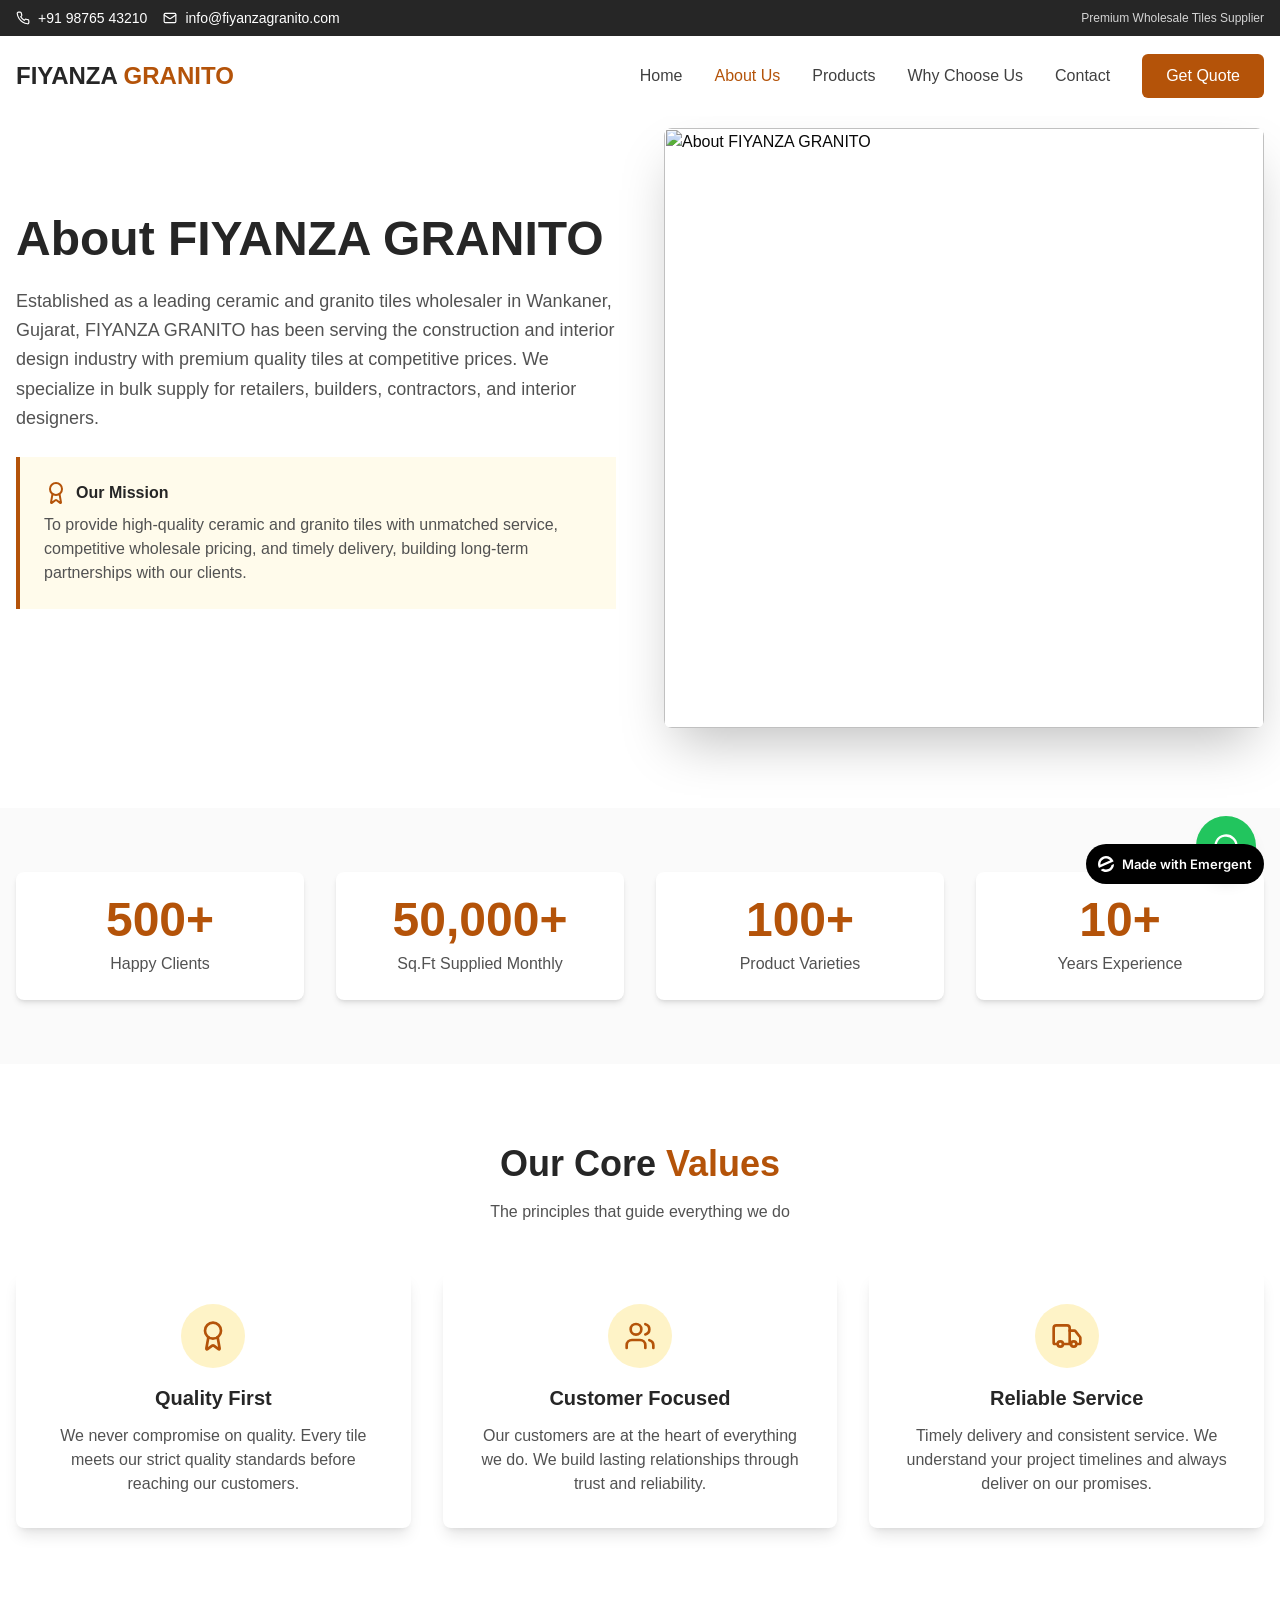
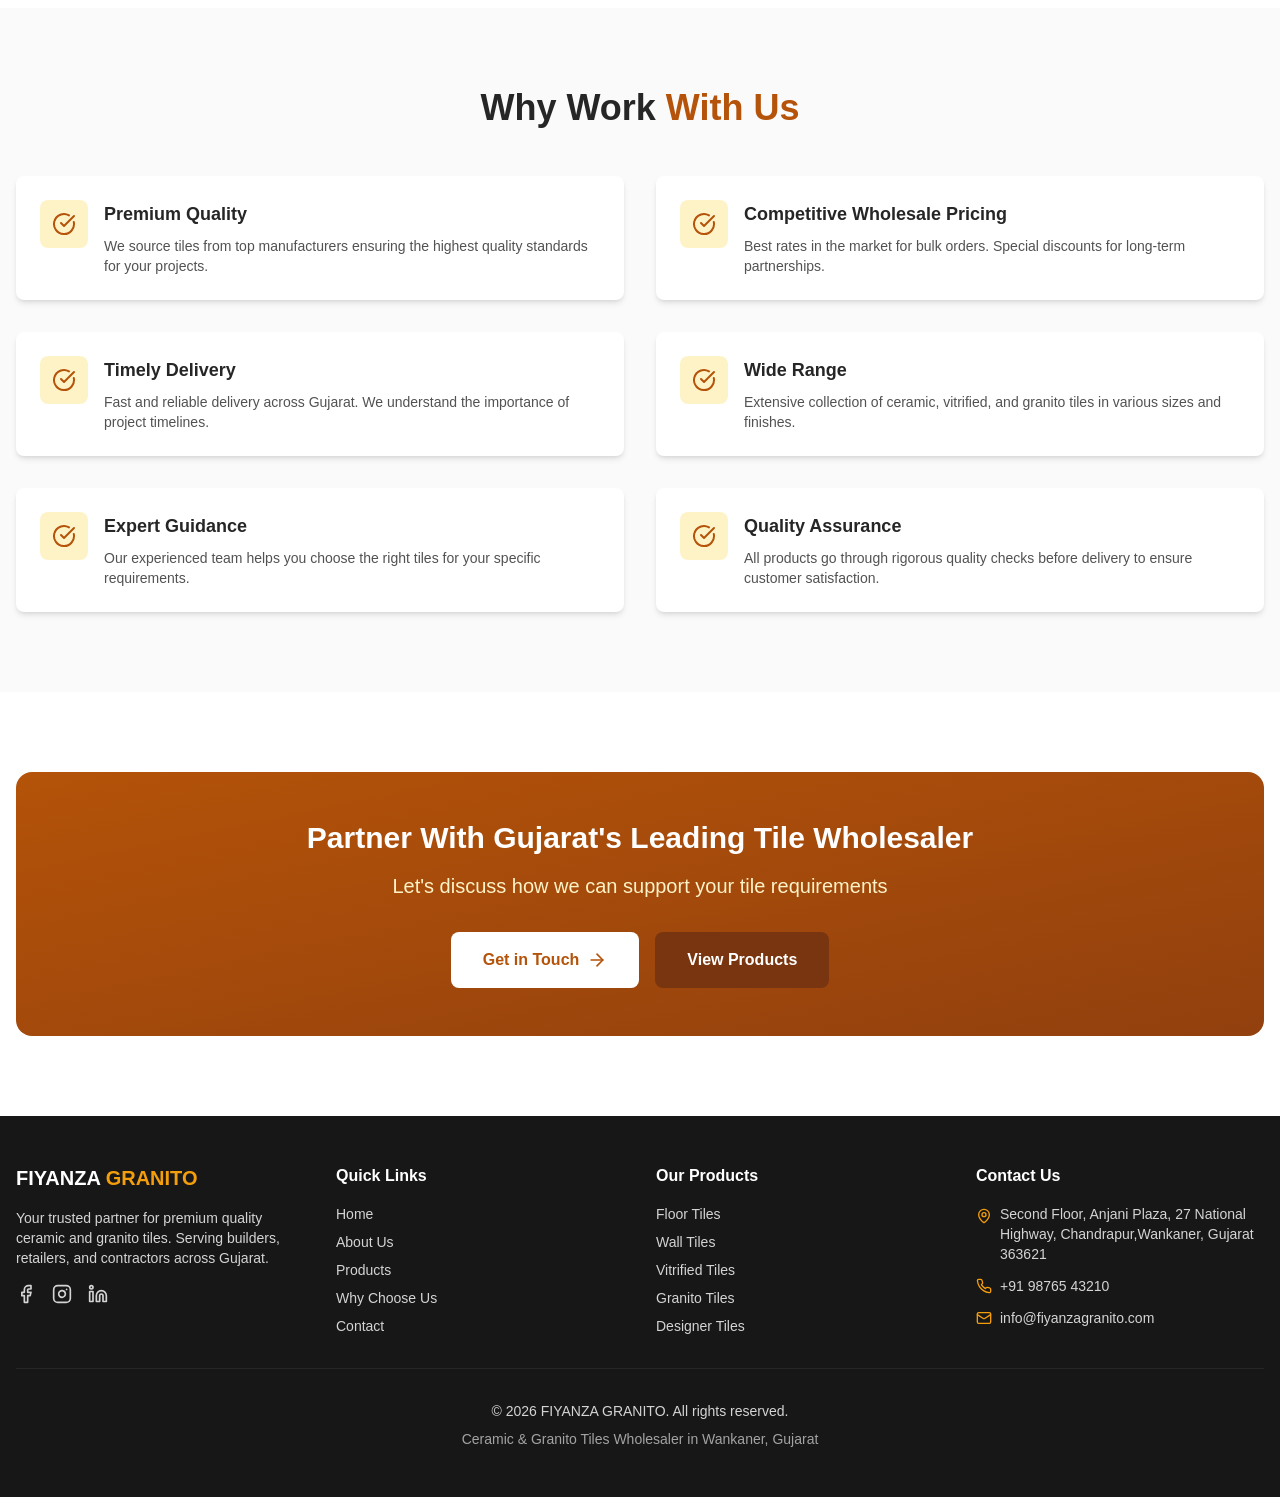
==== about.html @ 6fc1d7bc "first commit" ====
<html lang="en">

<head>
  <meta charset="utf-8">
  <meta name="viewport" content="width=device-width, initial-scale=1">
  <meta name="theme-color" content="#000000">
  <meta name="description" content="A product of emergent.sh">
  <link rel="preconnect" href="https://fonts.googleapis.com">
  <link rel="preconnect" href="https://fonts.gstatic.com" crossorigin="">
  <link href="https://fonts.googleapis.com/css2?family=Inter:wght@600&amp;display=swap" rel="stylesheet">
  <!--
        manifest.json provides metadata used when your web app is installed on a
        user's mobile device or desktop. See https://developers.google.com/web/fundamentals/web-app-manifest/
        -->
  <!--
        Notice the use of  in the tags above.
        It will be replaced with the URL of the `public` folder during the build.
        Only files inside the `public` folder can be referenced from the HTML.

        Unlike "/favicon.ico" or "favicon.ico", "/favicon.ico" will
        work correctly both with client-side routing and a non-root public URL.
        Learn how to configure a non-root public URL by running `npm run build`.
        -->
  <title>Emergent | Fullstack App</title>
  <script type="text/javascript" crossorigin="anonymous" async=""
    src="https://us-assets.i.posthog.com/static/array.js"></script>
  <script>window.addEventListener("error", function (e) { if (e.error instanceof DOMException && e.error.name === "DataCloneError" && e.message && e.message.includes("PerformanceServerTiming")) { e.stopImmediatePropagation(); e.preventDefault() } }, true);</script>
  <script src="https://assets.emergent.sh/scripts/emergent-main.js"></script>
  <script defer="" src="/static/js/bundle.js"></script>
  <script>
    if (window.self !== window.top) {
      var s = document.createElement("script"); s.src = "/visual-edit-overlay.js"; document.head.appendChild(s);
      window.tailwind = window.tailwind || {}; tailwind.config = { corePlugins: { preflight: false } }; var t = document.createElement("script"); t.src = "https://cdn.tailwindcss.com"; document.head.appendChild(t);
    }
  </script>
  <style>
    *,
    ::before,
    ::after {
      --tw-border-spacing-x: 0;
      --tw-border-spacing-y: 0;
      --tw-translate-x: 0;
      --tw-translate-y: 0;
      --tw-rotate: 0;
      --tw-skew-x: 0;
      --tw-skew-y: 0;
      --tw-scale-x: 1;
      --tw-scale-y: 1;
      --tw-pan-x: ;
      --tw-pan-y: ;
      --tw-pinch-zoom: ;
      --tw-scroll-snap-strictness: proximity;
      --tw-gradient-from-position: ;
      --tw-gradient-via-position: ;
      --tw-gradient-to-position: ;
      --tw-ordinal: ;
      --tw-slashed-zero: ;
      --tw-numeric-figure: ;
      --tw-numeric-spacing: ;
      --tw-numeric-fraction: ;
      --tw-ring-inset: ;
      --tw-ring-offset-width: 0px;
      --tw-ring-offset-color: #fff;
      --tw-ring-color: rgb(59 130 246 / 0.5);
      --tw-ring-offset-shadow: 0 0 #0000;
      --tw-ring-shadow: 0 0 #0000;
      --tw-shadow: 0 0 #0000;
      --tw-shadow-colored: 0 0 #0000;
      --tw-blur: ;
      --tw-brightness: ;
      --tw-contrast: ;
      --tw-grayscale: ;
      --tw-hue-rotate: ;
      --tw-invert: ;
      --tw-saturate: ;
      --tw-sepia: ;
      --tw-drop-shadow: ;
      --tw-backdrop-blur: ;
      --tw-backdrop-brightness: ;
      --tw-backdrop-contrast: ;
      --tw-backdrop-grayscale: ;
      --tw-backdrop-hue-rotate: ;
      --tw-backdrop-invert: ;
      --tw-backdrop-opacity: ;
      --tw-backdrop-saturate: ;
      --tw-backdrop-sepia: ;
      --tw-contain-size: ;
      --tw-contain-layout: ;
      --tw-contain-paint: ;
      --tw-contain-style: ;
    }

    ::backdrop {
      --tw-border-spacing-x: 0;
      --tw-border-spacing-y: 0;
      --tw-translate-x: 0;
      --tw-translate-y: 0;
      --tw-rotate: 0;
      --tw-skew-x: 0;
      --tw-skew-y: 0;
      --tw-scale-x: 1;
      --tw-scale-y: 1;
      --tw-pan-x: ;
      --tw-pan-y: ;
      --tw-pinch-zoom: ;
      --tw-scroll-snap-strictness: proximity;
      --tw-gradient-from-position: ;
      --tw-gradient-via-position: ;
      --tw-gradient-to-position: ;
      --tw-ordinal: ;
      --tw-slashed-zero: ;
      --tw-numeric-figure: ;
      --tw-numeric-spacing: ;
      --tw-numeric-fraction: ;
      --tw-ring-inset: ;
      --tw-ring-offset-width: 0px;
      --tw-ring-offset-color: #fff;
      --tw-ring-color: rgb(59 130 246 / 0.5);
      --tw-ring-offset-shadow: 0 0 #0000;
      --tw-ring-shadow: 0 0 #0000;
      --tw-shadow: 0 0 #0000;
      --tw-shadow-colored: 0 0 #0000;
      --tw-blur: ;
      --tw-brightness: ;
      --tw-contrast: ;
      --tw-grayscale: ;
      --tw-hue-rotate: ;
      --tw-invert: ;
      --tw-saturate: ;
      --tw-sepia: ;
      --tw-drop-shadow: ;
      --tw-backdrop-blur: ;
      --tw-backdrop-brightness: ;
      --tw-backdrop-contrast: ;
      --tw-backdrop-grayscale: ;
      --tw-backdrop-hue-rotate: ;
      --tw-backdrop-invert: ;
      --tw-backdrop-opacity: ;
      --tw-backdrop-saturate: ;
      --tw-backdrop-sepia: ;
      --tw-contain-size: ;
      --tw-contain-layout: ;
      --tw-contain-paint: ;
      --tw-contain-style: ;
    }

    /*
! tailwindcss v3.4.19 | MIT License | https://tailwindcss.com
*/
    /*
1. Prevent padding and border from affecting element width. (https://github.com/mozdevs/cssremedy/issues/4)
2. Allow adding a border to an element by just adding a border-width. (https://github.com/tailwindcss/tailwindcss/pull/116)
*/

    *,
    ::before,
    ::after {
      box-sizing: border-box;
      /* 1 */
      border-width: 0;
      /* 2 */
      border-style: solid;
      /* 2 */
      border-color: #e5e7eb;
      /* 2 */
    }

    ::before,
    ::after {
      --tw-content: '';
    }

    /*
1. Use a consistent sensible line-height in all browsers.
2. Prevent adjustments of font size after orientation changes in iOS.
3. Use a more readable tab size.
4. Use the user's configured `sans` font-family by default.
5. Use the user's configured `sans` font-feature-settings by default.
6. Use the user's configured `sans` font-variation-settings by default.
7. Disable tap highlights on iOS
*/

    html,
    :host {
      line-height: 1.5;
      /* 1 */
      -webkit-text-size-adjust: 100%;
      /* 2 */
      /* 3 */
      tab-size: 4;
      /* 3 */
      font-family: ui-sans-serif, system-ui, sans-serif, "Apple Color Emoji", "Segoe UI Emoji", "Segoe UI Symbol", "Noto Color Emoji";
      /* 4 */
      font-feature-settings: normal;
      /* 5 */
      font-variation-settings: normal;
      /* 6 */
      -webkit-tap-highlight-color: transparent;
      /* 7 */
    }

    /*
1. Remove the margin in all browsers.
2. Inherit line-height from `html` so users can set them as a class directly on the `html` element.
*/

    body {
      margin: 0;
      /* 1 */
      line-height: inherit;
      /* 2 */
    }

    /*
1. Add the correct height in Firefox.
2. Correct the inheritance of border color in Firefox. (https://bugzilla.mozilla.org/show_bug.cgi?id=190655)
3. Ensure horizontal rules are visible by default.
*/

    hr {
      height: 0;
      /* 1 */
      color: inherit;
      /* 2 */
      border-top-width: 1px;
      /* 3 */
    }

    /*
Add the correct text decoration in Chrome, Edge, and Safari.
*/

    abbr:where([title]) {
      -webkit-text-decoration: underline dotted;
      text-decoration: underline dotted;
    }

    /*
Remove the default font size and weight for headings.
*/

    h1,
    h2,
    h3,
    h4,
    h5,
    h6 {
      font-size: inherit;
      font-weight: inherit;
    }

    /*
Reset links to optimize for opt-in styling instead of opt-out.
*/

    a {
      color: inherit;
      text-decoration: inherit;
    }

    /*
Add the correct font weight in Edge and Safari.
*/

    b,
    strong {
      font-weight: bolder;
    }

    /*
1. Use the user's configured `mono` font-family by default.
2. Use the user's configured `mono` font-feature-settings by default.
3. Use the user's configured `mono` font-variation-settings by default.
4. Correct the odd `em` font sizing in all browsers.
*/

    code,
    kbd,
    samp,
    pre {
      font-family: ui-monospace, SFMono-Regular, Menlo, Monaco, Consolas, "Liberation Mono", "Courier New", monospace;
      /* 1 */
      font-feature-settings: normal;
      /* 2 */
      font-variation-settings: normal;
      /* 3 */
      font-size: 1em;
      /* 4 */
    }

    /*
Add the correct font size in all browsers.
*/

    small {
      font-size: 80%;
    }

    /*
Prevent `sub` and `sup` elements from affecting the line height in all browsers.
*/

    sub,
    sup {
      font-size: 75%;
      line-height: 0;
      position: relative;
      vertical-align: baseline;
    }

    sub {
      bottom: -0.25em;
    }

    sup {
      top: -0.5em;
    }

    /*
1. Remove text indentation from table contents in Chrome and Safari. (https://bugs.chromium.org/p/chromium/issues/detail?id=999088, https://bugs.webkit.org/show_bug.cgi?id=201297)
2. Correct table border color inheritance in all Chrome and Safari. (https://bugs.chromium.org/p/chromium/issues/detail?id=935729, https://bugs.webkit.org/show_bug.cgi?id=195016)
3. Remove gaps between table borders by default.
*/

    table {
      text-indent: 0;
      /* 1 */
      border-color: inherit;
      /* 2 */
      border-collapse: collapse;
      /* 3 */
    }

    /*
1. Change the font styles in all browsers.
2. Remove the margin in Firefox and Safari.
3. Remove default padding in all browsers.
*/

    button,
    input,
    optgroup,
    select,
    textarea {
      font-family: inherit;
      /* 1 */
      font-feature-settings: inherit;
      /* 1 */
      font-variation-settings: inherit;
      /* 1 */
      font-size: 100%;
      /* 1 */
      font-weight: inherit;
      /* 1 */
      line-height: inherit;
      /* 1 */
      letter-spacing: inherit;
      /* 1 */
      color: inherit;
      /* 1 */
      margin: 0;
      /* 2 */
      padding: 0;
      /* 3 */
    }

    /*
Remove the inheritance of text transform in Edge and Firefox.
*/

    button,
    select {
      text-transform: none;
    }

    /*
1. Correct the inability to style clickable types in iOS and Safari.
2. Remove default button styles.
*/

    button,
    input:where([type='button']),
    input:where([type='reset']),
    input:where([type='submit']) {
      -webkit-appearance: button;
      /* 1 */
      background-color: transparent;
      /* 2 */
      background-image: none;
      /* 2 */
    }

    /*
Use the modern Firefox focus style for all focusable elements.
*/

    :-moz-focusring {
      outline: auto;
    }

    /*
Remove the additional `:invalid` styles in Firefox. (https://github.com/mozilla/gecko-dev/blob/2f9eacd9d3d995c937b4251a5557d95d494c9be1/layout/style/res/forms.css#L728-L737)
*/

    :-moz-ui-invalid {
      box-shadow: none;
    }

    /*
Add the correct vertical alignment in Chrome and Firefox.
*/

    progress {
      vertical-align: baseline;
    }

    /*
Correct the cursor style of increment and decrement buttons in Safari.
*/

    ::-webkit-inner-spin-button,
    ::-webkit-outer-spin-button {
      height: auto;
    }

    /*
1. Correct the odd appearance in Chrome and Safari.
2. Correct the outline style in Safari.
*/

    [type='search'] {
      -webkit-appearance: textfield;
      /* 1 */
      outline-offset: -2px;
      /* 2 */
    }

    /*
Remove the inner padding in Chrome and Safari on macOS.
*/

    ::-webkit-search-decoration {
      -webkit-appearance: none;
    }

    /*
1. Correct the inability to style clickable types in iOS and Safari.
2. Change font properties to `inherit` in Safari.
*/

    ::-webkit-file-upload-button {
      -webkit-appearance: button;
      /* 1 */
      font: inherit;
      /* 2 */
    }

    /*
Add the correct display in Chrome and Safari.
*/

    summary {
      display: list-item;
    }

    /*
Removes the default spacing and border for appropriate elements.
*/

    blockquote,
    dl,
    dd,
    h1,
    h2,
    h3,
    h4,
    h5,
    h6,
    hr,
    figure,
    p,
    pre {
      margin: 0;
    }

    fieldset {
      margin: 0;
      padding: 0;
    }

    legend {
      padding: 0;
    }

    ol,
    ul,
    menu {
      list-style: none;
      margin: 0;
      padding: 0;
    }

    /*
Reset default styling for dialogs.
*/
    dialog {
      padding: 0;
    }

    /*
Prevent resizing textareas horizontally by default.
*/

    textarea {
      resize: vertical;
    }

    /*
1. Reset the default placeholder opacity in Firefox. (https://github.com/tailwindlabs/tailwindcss/issues/3300)
2. Set the default placeholder color to the user's configured gray 400 color.
*/

    input::placeholder,
    textarea::placeholder {
      opacity: 1;
      /* 1 */
      color: #9ca3af;
      /* 2 */
    }

    /*
Set the default cursor for buttons.
*/

    button,
    [role="button"] {
      cursor: pointer;
    }

    /*
Make sure disabled buttons don't get the pointer cursor.
*/
    :disabled {
      cursor: default;
    }

    /*
1. Make replaced elements `display: block` by default. (https://github.com/mozdevs/cssremedy/issues/14)
2. Add `vertical-align: middle` to align replaced elements more sensibly by default. (https://github.com/jensimmons/cssremedy/issues/14#issuecomment-634934210)
   This can trigger a poorly considered lint error in some tools but is included by design.
*/

    img,
    svg,
    video,
    canvas,
    audio,
    iframe,
    embed,
    object {
      display: block;
      /* 1 */
      vertical-align: middle;
      /* 2 */
    }

    /*
Constrain images and videos to the parent width and preserve their intrinsic aspect ratio. (https://github.com/mozdevs/cssremedy/issues/14)
*/

    img,
    video {
      max-width: 100%;
      height: auto;
    }

    /* Make elements with the HTML hidden attribute stay hidden by default */
    [hidden]:where(:not([hidden="until-found"])) {
      display: none;
    }

    :root {
      --background: 0 0% 100%;
      --foreground: 0 0% 3.9%;
      --card: 0 0% 100%;
      --card-foreground: 0 0% 3.9%;
      --popover: 0 0% 100%;
      --popover-foreground: 0 0% 3.9%;
      --primary: 0 0% 9%;
      --primary-foreground: 0 0% 98%;
      --secondary: 0 0% 96.1%;
      --secondary-foreground: 0 0% 9%;
      --muted: 0 0% 96.1%;
      --muted-foreground: 0 0% 45.1%;
      --accent: 0 0% 96.1%;
      --accent-foreground: 0 0% 9%;
      --destructive: 0 84.2% 60.2%;
      --destructive-foreground: 0 0% 98%;
      --border: 0 0% 89.8%;
      --input: 0 0% 89.8%;
      --ring: 0 0% 3.9%;
      --chart-1: 12 76% 61%;
      --chart-2: 173 58% 39%;
      --chart-3: 197 37% 24%;
      --chart-4: 43 74% 66%;
      --chart-5: 27 87% 67%;
      --radius: 0.5rem;
    }

    * {
      border-color: hsl(var(--border));
    }

    body {
      background-color: hsl(var(--background));
      color: hsl(var(--foreground));
    }

    [data-debug-wrapper="true"] {
      display: contents !important;
    }

    [data-debug-wrapper="true"]>* {
      margin-left: inherit;
      margin-right: inherit;
      margin-top: inherit;
      margin-bottom: inherit;
      padding-left: inherit;
      padding-right: inherit;
      padding-top: inherit;
      padding-bottom: inherit;
      column-gap: inherit;
      row-gap: inherit;
      gap: inherit;
      border-left-width: inherit;
      border-right-width: inherit;
      border-top-width: inherit;
      border-bottom-width: inherit;
      border-left-style: inherit;
      border-right-style: inherit;
      border-top-style: inherit;
      border-bottom-style: inherit;
      border-left-color: inherit;
      border-right-color: inherit;
      border-top-color: inherit;
      border-bottom-color: inherit;
    }

    .container {
      width: 100%;
    }

    @media (min-width: 640px) {

      .container {
        max-width: 640px;
      }
    }

    @media (min-width: 768px) {

      .container {
        max-width: 768px;
      }
    }

    @media (min-width: 1024px) {

      .container {
        max-width: 1024px;
      }
    }

    @media (min-width: 1280px) {

      .container {
        max-width: 1280px;
      }
    }

    @media (min-width: 1536px) {

      .container {
        max-width: 1536px;
      }
    }

    .sr-only {
      position: absolute;
      width: 1px;
      height: 1px;
      padding: 0;
      margin: -1px;
      overflow: hidden;
      clip: rect(0, 0, 0, 0);
      white-space: nowrap;
      border-width: 0;
    }

    .pointer-events-none {
      pointer-events: none;
    }

    .pointer-events-auto {
      pointer-events: auto;
    }

    .visible {
      visibility: visible;
    }

    .invisible {
      visibility: hidden;
    }

    .fixed {
      position: fixed;
    }

    .absolute {
      position: absolute;
    }

    .relative {
      position: relative;
    }

    .inset-0 {
      inset: 0px;
    }

    .inset-x-0 {
      left: 0px;
      right: 0px;
    }

    .inset-y-0 {
      top: 0px;
      bottom: 0px;
    }

    .-bottom-12 {
      bottom: -3rem;
    }

    .-left-12 {
      left: -3rem;
    }

    .-right-12 {
      right: -3rem;
    }

    .-top-12 {
      top: -3rem;
    }

    .bottom-0 {
      bottom: 0px;
    }

    .left-0 {
      left: 0px;
    }

    .left-1 {
      left: 0.25rem;
    }

    .left-1\/2 {
      left: 50%;
    }

    .left-2 {
      left: 0.5rem;
    }

    .left-\[50\%\] {
      left: 50%;
    }

    .right-0 {
      right: 0px;
    }

    .right-1 {
      right: 0.25rem;
    }

    .right-2 {
      right: 0.5rem;
    }

    .right-4 {
      right: 1rem;
    }

    .top-0 {
      top: 0px;
    }

    .top-1 {
      top: 0.25rem;
    }

    .top-1\/2 {
      top: 50%;
    }

    .top-4 {
      top: 1rem;
    }

    .top-\[1px\] {
      top: 1px;
    }

    .top-\[50\%\] {
      top: 50%;
    }

    .top-\[60\%\] {
      top: 60%;
    }

    .top-full {
      top: 100%;
    }

    .-bottom-1 {
      bottom: -0.25rem;
    }

    .bottom-6 {
      bottom: 1.5rem;
    }

    .right-6 {
      right: 1.5rem;
    }

    .-bottom-6 {
      bottom: -1.5rem;
    }

    .-left-6 {
      left: -1.5rem;
    }

    .bottom-8 {
      bottom: 2rem;
    }

    .z-10 {
      z-index: 10;
    }

    .z-50 {
      z-index: 50;
    }

    .z-\[100\] {
      z-index: 100;
    }

    .z-\[1\] {
      z-index: 1;
    }

    .z-40 {
      z-index: 40;
    }

    .-mx-1 {
      margin-left: -0.25rem;
      margin-right: -0.25rem;
    }

    .mx-auto {
      margin-left: auto;
      margin-right: auto;
    }

    .my-1 {
      margin-top: 0.25rem;
      margin-bottom: 0.25rem;
    }

    .-ml-4 {
      margin-left: -1rem;
    }

    .-mt-4 {
      margin-top: -1rem;
    }

    .mb-1 {
      margin-bottom: 0.25rem;
    }

    .ml-1 {
      margin-left: 0.25rem;
    }

    .ml-auto {
      margin-left: auto;
    }

    .mr-2 {
      margin-right: 0.5rem;
    }

    .mt-1\.5 {
      margin-top: 0.375rem;
    }

    .mt-2 {
      margin-top: 0.5rem;
    }

    .mt-24 {
      margin-top: 6rem;
    }

    .mt-4 {
      margin-top: 1rem;
    }

    .mt-5 {
      margin-top: 1.25rem;
    }

    .mt-auto {
      margin-top: auto;
    }

    .mb-4 {
      margin-bottom: 1rem;
    }

    .mt-1 {
      margin-top: 0.25rem;
    }

    .mt-8 {
      margin-top: 2rem;
    }

    .mb-12 {
      margin-bottom: 3rem;
    }

    .mb-2 {
      margin-bottom: 0.5rem;
    }

    .mb-20 {
      margin-bottom: 5rem;
    }

    .mb-3 {
      margin-bottom: 0.75rem;
    }

    .mb-6 {
      margin-bottom: 1.5rem;
    }

    .mb-8 {
      margin-bottom: 2rem;
    }

    .mt-12 {
      margin-top: 3rem;
    }

    .mb-16 {
      margin-bottom: 4rem;
    }

    .mt-16 {
      margin-top: 4rem;
    }

    .mt-6 {
      margin-top: 1.5rem;
    }

    .block {
      display: block;
    }

    .flex {
      display: flex;
    }

    .inline-flex {
      display: inline-flex;
    }

    .table {
      display: table;
    }

    .grid {
      display: grid;
    }

    .hidden {
      display: none;
    }

    .aspect-square {
      aspect-ratio: 1 / 1;
    }

    .h-1\.5 {
      height: 0.375rem;
    }

    .h-10 {
      height: 2.5rem;
    }

    .h-2 {
      height: 0.5rem;
    }

    .h-2\.5 {
      height: 0.625rem;
    }

    .h-3 {
      height: 0.75rem;
    }

    .h-3\.5 {
      height: 0.875rem;
    }

    .h-4 {
      height: 1rem;
    }

    .h-5 {
      height: 1.25rem;
    }

    .h-7 {
      height: 1.75rem;
    }

    .h-8 {
      height: 2rem;
    }

    .h-9 {
      height: 2.25rem;
    }

    .h-\[1px\] {
      height: 1px;
    }

    .h-\[var\(--radix-navigation-menu-viewport-height\)\] {
      height: var(--radix-navigation-menu-viewport-height);
    }

    .h-\[var\(--radix-select-trigger-height\)\] {
      height: var(--radix-select-trigger-height);
    }

    .h-auto {
      height: auto;
    }

    .h-full {
      height: 100%;
    }

    .h-px {
      height: 1px;
    }

    .h-0\.5 {
      height: 0.125rem;
    }

    .h-20 {
      height: 5rem;
    }

    .h-12 {
      height: 3rem;
    }

    .h-14 {
      height: 3.5rem;
    }

    .h-16 {
      height: 4rem;
    }

    .h-64 {
      height: 16rem;
    }

    .h-\[500px\] {
      height: 500px;
    }

    .h-\[600px\] {
      height: 600px;
    }

    .h-screen {
      height: 100vh;
    }

    .h-80 {
      height: 20rem;
    }

    .max-h-\[--radix-context-menu-content-available-height\] {
      max-height: var(--radix-context-menu-content-available-height);
    }

    .max-h-\[--radix-select-content-available-height\] {
      max-height: var(--radix-select-content-available-height);
    }

    .max-h-\[300px\] {
      max-height: 300px;
    }

    .max-h-\[var\(--radix-dropdown-menu-content-available-height\)\] {
      max-height: var(--radix-dropdown-menu-content-available-height);
    }

    .max-h-screen {
      max-height: 100vh;
    }

    .min-h-\[60px\] {
      min-height: 60px;
    }

    .min-h-screen {
      min-height: 100vh;
    }

    .w-10 {
      width: 2.5rem;
    }

    .w-2 {
      width: 0.5rem;
    }

    .w-2\.5 {
      width: 0.625rem;
    }

    .w-3 {
      width: 0.75rem;
    }

    .w-3\.5 {
      width: 0.875rem;
    }

    .w-3\/4 {
      width: 75%;
    }

    .w-4 {
      width: 1rem;
    }

    .w-64 {
      width: 16rem;
    }

    .w-7 {
      width: 1.75rem;
    }

    .w-72 {
      width: 18rem;
    }

    .w-8 {
      width: 2rem;
    }

    .w-9 {
      width: 2.25rem;
    }

    .w-\[100px\] {
      width: 100px;
    }

    .w-\[1px\] {
      width: 1px;
    }

    .w-full {
      width: 100%;
    }

    .w-max {
      width: max-content;
    }

    .w-px {
      width: 1px;
    }

    .w-0 {
      width: 0px;
    }

    .w-1 {
      width: 0.25rem;
    }

    .w-12 {
      width: 3rem;
    }

    .w-14 {
      width: 3.5rem;
    }

    .w-16 {
      width: 4rem;
    }

    .w-6 {
      width: 1.5rem;
    }

    .min-w-0 {
      min-width: 0px;
    }

    .min-w-10 {
      min-width: 2.5rem;
    }

    .min-w-8 {
      min-width: 2rem;
    }

    .min-w-9 {
      min-width: 2.25rem;
    }

    .min-w-\[12rem\] {
      min-width: 12rem;
    }

    .min-w-\[8rem\] {
      min-width: 8rem;
    }

    .min-w-\[var\(--radix-select-trigger-width\)\] {
      min-width: var(--radix-select-trigger-width);
    }

    .max-w-lg {
      max-width: 32rem;
    }

    .max-w-max {
      max-width: max-content;
    }

    .max-w-2xl {
      max-width: 42rem;
    }

    .max-w-3xl {
      max-width: 48rem;
    }

    .max-w-4xl {
      max-width: 56rem;
    }

    .flex-1 {
      flex: 1 1;
    }

    .flex-shrink-0 {
      flex-shrink: 0;
    }

    .shrink-0 {
      flex-shrink: 0;
    }

    .grow {
      flex-grow: 1;
    }

    .grow-0 {
      flex-grow: 0;
    }

    .basis-full {
      flex-basis: 100%;
    }

    .caption-bottom {
      caption-side: bottom;
    }

    .border-collapse {
      border-collapse: collapse;
    }

    .origin-\[--radix-context-menu-content-transform-origin\] {
      transform-origin: var(--radix-context-menu-content-transform-origin);
    }

    .origin-\[--radix-dropdown-menu-content-transform-origin\] {
      transform-origin: var(--radix-dropdown-menu-content-transform-origin);
    }

    .origin-\[--radix-hover-card-content-transform-origin\] {
      transform-origin: var(--radix-hover-card-content-transform-origin);
    }

    .origin-\[--radix-menubar-content-transform-origin\] {
      transform-origin: var(--radix-menubar-content-transform-origin);
    }

    .origin-\[--radix-popover-content-transform-origin\] {
      transform-origin: var(--radix-popover-content-transform-origin);
    }

    .origin-\[--radix-select-content-transform-origin\] {
      transform-origin: var(--radix-select-content-transform-origin);
    }

    .origin-\[--radix-tooltip-content-transform-origin\] {
      transform-origin: var(--radix-tooltip-content-transform-origin);
    }

    .-translate-x-1\/2 {
      --tw-translate-x: -50%;
      transform: translate(var(--tw-translate-x), var(--tw-translate-y)) rotate(var(--tw-rotate)) skewX(var(--tw-skew-x)) skewY(var(--tw-skew-y)) scaleX(var(--tw-scale-x)) scaleY(var(--tw-scale-y));
    }

    .-translate-y-1\/2 {
      --tw-translate-y: -50%;
      transform: translate(var(--tw-translate-x), var(--tw-translate-y)) rotate(var(--tw-rotate)) skewX(var(--tw-skew-x)) skewY(var(--tw-skew-y)) scaleX(var(--tw-scale-x)) scaleY(var(--tw-scale-y));
    }

    .translate-x-\[-50\%\] {
      --tw-translate-x: -50%;
      transform: translate(var(--tw-translate-x), var(--tw-translate-y)) rotate(var(--tw-rotate)) skewX(var(--tw-skew-x)) skewY(var(--tw-skew-y)) scaleX(var(--tw-scale-x)) scaleY(var(--tw-scale-y));
    }

    .translate-y-\[-50\%\] {
      --tw-translate-y: -50%;
      transform: translate(var(--tw-translate-x), var(--tw-translate-y)) rotate(var(--tw-rotate)) skewX(var(--tw-skew-x)) skewY(var(--tw-skew-y)) scaleX(var(--tw-scale-x)) scaleY(var(--tw-scale-y));
    }

    .rotate-45 {
      --tw-rotate: 45deg;
      transform: translate(var(--tw-translate-x), var(--tw-translate-y)) rotate(var(--tw-rotate)) skewX(var(--tw-skew-x)) skewY(var(--tw-skew-y)) scaleX(var(--tw-scale-x)) scaleY(var(--tw-scale-y));
    }

    .rotate-90 {
      --tw-rotate: 90deg;
      transform: translate(var(--tw-translate-x), var(--tw-translate-y)) rotate(var(--tw-rotate)) skewX(var(--tw-skew-x)) skewY(var(--tw-skew-y)) scaleX(var(--tw-scale-x)) scaleY(var(--tw-scale-y));
    }

    .transform {
      transform: translate(var(--tw-translate-x), var(--tw-translate-y)) rotate(var(--tw-rotate)) skewX(var(--tw-skew-x)) skewY(var(--tw-skew-y)) scaleX(var(--tw-scale-x)) scaleY(var(--tw-scale-y));
    }

    @keyframes pulse {

      50% {
        opacity: .5;
      }
    }

    .animate-pulse {
      animation: pulse 2s cubic-bezier(0.4, 0, 0.6, 1) infinite;
    }

    @keyframes bounce {

      0%,
      100% {
        transform: translateY(-25%);
        animation-timing-function: cubic-bezier(0.8, 0, 1, 1);
      }

      50% {
        transform: none;
        animation-timing-function: cubic-bezier(0, 0, 0.2, 1);
      }
    }

    .animate-bounce {
      animation: bounce 1s infinite;
    }

    .cursor-default {
      cursor: default;
    }

    .cursor-pointer {
      cursor: pointer;
    }

    .touch-none {
      touch-action: none;
    }

    .select-none {
      -webkit-user-select: none;
      user-select: none;
    }

    .resize-none {
      resize: none;
    }

    .list-none {
      list-style-type: none;
    }

    .grid-cols-1 {
      grid-template-columns: repeat(1, minmax(0, 1fr));
    }

    .grid-cols-2 {
      grid-template-columns: repeat(2, minmax(0, 1fr));
    }

    .flex-row {
      flex-direction: row;
    }

    .flex-col {
      flex-direction: column;
    }

    .flex-col-reverse {
      flex-direction: column-reverse;
    }

    .flex-wrap {
      flex-wrap: wrap;
    }

    .items-start {
      align-items: flex-start;
    }

    .items-end {
      align-items: flex-end;
    }

    .items-center {
      align-items: center;
    }

    .justify-center {
      justify-content: center;
    }

    .justify-between {
      justify-content: space-between;
    }

    .gap-1 {
      gap: 0.25rem;
    }

    .gap-1\.5 {
      gap: 0.375rem;
    }

    .gap-2 {
      gap: 0.5rem;
    }

    .gap-4 {
      gap: 1rem;
    }

    .gap-8 {
      gap: 2rem;
    }

    .gap-12 {
      gap: 3rem;
    }

    .gap-3 {
      gap: 0.75rem;
    }

    .gap-6 {
      gap: 1.5rem;
    }

    .gap-5 {
      gap: 1.25rem;
    }

    .space-x-1> :not([hidden])~ :not([hidden]) {
      --tw-space-x-reverse: 0;
      margin-right: calc(0.25rem * var(--tw-space-x-reverse));
      margin-left: calc(0.25rem * calc(1 - var(--tw-space-x-reverse)));
    }

    .space-x-2> :not([hidden])~ :not([hidden]) {
      --tw-space-x-reverse: 0;
      margin-right: calc(0.5rem * var(--tw-space-x-reverse));
      margin-left: calc(0.5rem * calc(1 - var(--tw-space-x-reverse)));
    }

    .space-y-1> :not([hidden])~ :not([hidden]) {
      --tw-space-y-reverse: 0;
      margin-top: calc(0.25rem * calc(1 - var(--tw-space-y-reverse)));
      margin-bottom: calc(0.25rem * var(--tw-space-y-reverse));
    }

    .space-y-1\.5> :not([hidden])~ :not([hidden]) {
      --tw-space-y-reverse: 0;
      margin-top: calc(0.375rem * calc(1 - var(--tw-space-y-reverse)));
      margin-bottom: calc(0.375rem * var(--tw-space-y-reverse));
    }

    .space-y-2> :not([hidden])~ :not([hidden]) {
      --tw-space-y-reverse: 0;
      margin-top: calc(0.5rem * calc(1 - var(--tw-space-y-reverse)));
      margin-bottom: calc(0.5rem * var(--tw-space-y-reverse));
    }

    .space-y-4> :not([hidden])~ :not([hidden]) {
      --tw-space-y-reverse: 0;
      margin-top: calc(1rem * calc(1 - var(--tw-space-y-reverse)));
      margin-bottom: calc(1rem * var(--tw-space-y-reverse));
    }

    .space-y-3> :not([hidden])~ :not([hidden]) {
      --tw-space-y-reverse: 0;
      margin-top: calc(0.75rem * calc(1 - var(--tw-space-y-reverse)));
      margin-bottom: calc(0.75rem * var(--tw-space-y-reverse));
    }

    .space-y-5> :not([hidden])~ :not([hidden]) {
      --tw-space-y-reverse: 0;
      margin-top: calc(1.25rem * calc(1 - var(--tw-space-y-reverse)));
      margin-bottom: calc(1.25rem * var(--tw-space-y-reverse));
    }

    .space-y-8> :not([hidden])~ :not([hidden]) {
      --tw-space-y-reverse: 0;
      margin-top: calc(2rem * calc(1 - var(--tw-space-y-reverse)));
      margin-bottom: calc(2rem * var(--tw-space-y-reverse));
    }

    .overflow-auto {
      overflow: auto;
    }

    .overflow-hidden {
      overflow: hidden;
    }

    .overflow-y-auto {
      overflow-y: auto;
    }

    .overflow-x-hidden {
      overflow-x: hidden;
    }

    .whitespace-nowrap {
      white-space: nowrap;
    }

    .break-words {
      overflow-wrap: break-word;
    }

    .break-all {
      word-break: break-all;
    }

    .rounded-\[inherit\] {
      border-radius: inherit;
    }

    .rounded-full {
      border-radius: 9999px;
    }

    .rounded-lg {
      border-radius: var(--radius);
    }

    .rounded-md {
      border-radius: calc(var(--radius) - 2px);
    }

    .rounded-sm {
      border-radius: calc(var(--radius) - 4px);
    }

    .rounded-xl {
      border-radius: 0.75rem;
    }

    .rounded-2xl {
      border-radius: 1rem;
    }

    .rounded {
      border-radius: 0.25rem;
    }

    .rounded-t-\[10px\] {
      border-top-left-radius: 10px;
      border-top-right-radius: 10px;
    }

    .rounded-tl-sm {
      border-top-left-radius: calc(var(--radius) - 4px);
    }

    .border {
      border-width: 1px;
    }

    .border-2 {
      border-width: 2px;
    }

    .border-y {
      border-top-width: 1px;
      border-bottom-width: 1px;
    }

    .border-b {
      border-bottom-width: 1px;
    }

    .border-l {
      border-left-width: 1px;
    }

    .border-r {
      border-right-width: 1px;
    }

    .border-t {
      border-top-width: 1px;
    }

    .border-l-4 {
      border-left-width: 4px;
    }

    .border-destructive {
      border-color: hsl(var(--destructive));
    }

    .border-destructive\/50 {
      border-color: hsl(var(--destructive) / 0.5);
    }

    .border-input {
      border-color: hsl(var(--input));
    }

    .border-primary {
      border-color: hsl(var(--primary));
    }

    .border-primary\/50 {
      border-color: hsl(var(--primary) / 0.5);
    }

    .border-transparent {
      border-color: transparent;
    }

    .border-neutral-800 {
      --tw-border-opacity: 1;
      border-color: rgb(38 38 38 / var(--tw-border-opacity, 1));
    }

    .border-amber-700 {
      --tw-border-opacity: 1;
      border-color: rgb(180 83 9 / var(--tw-border-opacity, 1));
    }

    .border-white {
      --tw-border-opacity: 1;
      border-color: rgb(255 255 255 / var(--tw-border-opacity, 1));
    }

    .border-neutral-100 {
      --tw-border-opacity: 1;
      border-color: rgb(245 245 245 / var(--tw-border-opacity, 1));
    }

    .border-neutral-300 {
      --tw-border-opacity: 1;
      border-color: rgb(212 212 212 / var(--tw-border-opacity, 1));
    }

    .border-l-transparent {
      border-left-color: transparent;
    }

    .border-t-transparent {
      border-top-color: transparent;
    }

    .bg-accent {
      background-color: hsl(var(--accent));
    }

    .bg-background {
      background-color: hsl(var(--background));
    }

    .bg-black\/80 {
      background-color: rgb(0 0 0 / 0.8);
    }

    .bg-border {
      background-color: hsl(var(--border));
    }

    .bg-card {
      background-color: hsl(var(--card));
    }

    .bg-destructive {
      background-color: hsl(var(--destructive));
    }

    .bg-foreground {
      background-color: hsl(var(--foreground));
    }

    .bg-muted {
      background-color: hsl(var(--muted));
    }

    .bg-muted\/50 {
      background-color: hsl(var(--muted) / 0.5);
    }

    .bg-popover {
      background-color: hsl(var(--popover));
    }

    .bg-primary {
      background-color: hsl(var(--primary));
    }

    .bg-primary\/10 {
      background-color: hsl(var(--primary) / 0.1);
    }

    .bg-primary\/20 {
      background-color: hsl(var(--primary) / 0.2);
    }

    .bg-secondary {
      background-color: hsl(var(--secondary));
    }

    .bg-transparent {
      background-color: transparent;
    }

    .bg-amber-700 {
      --tw-bg-opacity: 1;
      background-color: rgb(180 83 9 / var(--tw-bg-opacity, 1));
    }

    .bg-green-500 {
      --tw-bg-opacity: 1;
      background-color: rgb(34 197 94 / var(--tw-bg-opacity, 1));
    }

    .bg-neutral-800 {
      --tw-bg-opacity: 1;
      background-color: rgb(38 38 38 / var(--tw-bg-opacity, 1));
    }

    .bg-neutral-900 {
      --tw-bg-opacity: 1;
      background-color: rgb(23 23 23 / var(--tw-bg-opacity, 1));
    }

    .bg-white {
      --tw-bg-opacity: 1;
      background-color: rgb(255 255 255 / var(--tw-bg-opacity, 1));
    }

    .bg-white\/95 {
      background-color: rgb(255 255 255 / 0.95);
    }

    .bg-amber-100 {
      --tw-bg-opacity: 1;
      background-color: rgb(254 243 199 / var(--tw-bg-opacity, 1));
    }

    .bg-amber-50 {
      --tw-bg-opacity: 1;
      background-color: rgb(255 251 235 / var(--tw-bg-opacity, 1));
    }

    .bg-amber-900 {
      --tw-bg-opacity: 1;
      background-color: rgb(120 53 15 / var(--tw-bg-opacity, 1));
    }

    .bg-neutral-100 {
      --tw-bg-opacity: 1;
      background-color: rgb(245 245 245 / var(--tw-bg-opacity, 1));
    }

    .bg-neutral-50 {
      --tw-bg-opacity: 1;
      background-color: rgb(250 250 250 / var(--tw-bg-opacity, 1));
    }

    .bg-green-100 {
      --tw-bg-opacity: 1;
      background-color: rgb(220 252 231 / var(--tw-bg-opacity, 1));
    }

    .bg-white\/10 {
      background-color: rgb(255 255 255 / 0.1);
    }

    .bg-gradient-to-br {
      background-image: linear-gradient(to bottom right, var(--tw-gradient-stops));
    }

    .bg-gradient-to-r {
      background-image: linear-gradient(to right, var(--tw-gradient-stops));
    }

    .bg-gradient-to-t {
      background-image: linear-gradient(to top, var(--tw-gradient-stops));
    }

    .from-amber-700 {
      --tw-gradient-from: #b45309 var(--tw-gradient-from-position);
      --tw-gradient-to: rgb(180 83 9 / 0) var(--tw-gradient-to-position);
      --tw-gradient-stops: var(--tw-gradient-from), var(--tw-gradient-to);
    }

    .from-black\/50 {
      --tw-gradient-from: rgb(0 0 0 / 0.5) var(--tw-gradient-from-position);
      --tw-gradient-to: rgb(0 0 0 / 0) var(--tw-gradient-to-position);
      --tw-gradient-stops: var(--tw-gradient-from), var(--tw-gradient-to);
    }

    .from-neutral-800 {
      --tw-gradient-from: #262626 var(--tw-gradient-from-position);
      --tw-gradient-to: rgb(38 38 38 / 0) var(--tw-gradient-to-position);
      --tw-gradient-stops: var(--tw-gradient-from), var(--tw-gradient-to);
    }

    .from-neutral-900\/90 {
      --tw-gradient-from: rgb(23 23 23 / 0.9) var(--tw-gradient-from-position);
      --tw-gradient-to: rgb(23 23 23 / 0) var(--tw-gradient-to-position);
      --tw-gradient-stops: var(--tw-gradient-from), var(--tw-gradient-to);
    }

    .from-amber-600 {
      --tw-gradient-from: #d97706 var(--tw-gradient-from-position);
      --tw-gradient-to: rgb(217 119 6 / 0) var(--tw-gradient-to-position);
      --tw-gradient-stops: var(--tw-gradient-from), var(--tw-gradient-to);
    }

    .from-black\/60 {
      --tw-gradient-from: rgb(0 0 0 / 0.6) var(--tw-gradient-from-position);
      --tw-gradient-to: rgb(0 0 0 / 0) var(--tw-gradient-to-position);
      --tw-gradient-stops: var(--tw-gradient-from), var(--tw-gradient-to);
    }

    .via-neutral-900\/70 {
      --tw-gradient-to: rgb(23 23 23 / 0) var(--tw-gradient-to-position);
      --tw-gradient-stops: var(--tw-gradient-from), rgb(23 23 23 / 0.7) var(--tw-gradient-via-position), var(--tw-gradient-to);
    }

    .via-transparent {
      --tw-gradient-to: rgb(0 0 0 / 0) var(--tw-gradient-to-position);
      --tw-gradient-stops: var(--tw-gradient-from), transparent var(--tw-gradient-via-position), var(--tw-gradient-to);
    }

    .to-amber-800 {
      --tw-gradient-to: #92400e var(--tw-gradient-to-position);
    }

    .to-neutral-900 {
      --tw-gradient-to: #171717 var(--tw-gradient-to-position);
    }

    .to-neutral-900\/50 {
      --tw-gradient-to: rgb(23 23 23 / 0.5) var(--tw-gradient-to-position);
    }

    .to-transparent {
      --tw-gradient-to: transparent var(--tw-gradient-to-position);
    }

    .to-amber-700 {
      --tw-gradient-to: #b45309 var(--tw-gradient-to-position);
    }

    .fill-current {
      fill: currentColor;
    }

    .fill-primary {
      fill: hsl(var(--primary));
    }

    .object-cover {
      object-fit: cover;
    }

    .p-0 {
      padding: 0px;
    }

    .p-1 {
      padding: 0.25rem;
    }

    .p-2 {
      padding: 0.5rem;
    }

    .p-3 {
      padding: 0.75rem;
    }

    .p-4 {
      padding: 1rem;
    }

    .p-6 {
      padding: 1.5rem;
    }

    .p-\[1px\] {
      padding: 1px;
    }

    .p-12 {
      padding: 3rem;
    }

    .p-8 {
      padding: 2rem;
    }

    .p-10 {
      padding: 2.5rem;
    }

    .px-1\.5 {
      padding-left: 0.375rem;
      padding-right: 0.375rem;
    }

    .px-2 {
      padding-left: 0.5rem;
      padding-right: 0.5rem;
    }

    .px-2\.5 {
      padding-left: 0.625rem;
      padding-right: 0.625rem;
    }

    .px-3 {
      padding-left: 0.75rem;
      padding-right: 0.75rem;
    }

    .px-4 {
      padding-left: 1rem;
      padding-right: 1rem;
    }

    .px-8 {
      padding-left: 2rem;
      padding-right: 2rem;
    }

    .py-0\.5 {
      padding-top: 0.125rem;
      padding-bottom: 0.125rem;
    }

    .py-1 {
      padding-top: 0.25rem;
      padding-bottom: 0.25rem;
    }

    .py-1\.5 {
      padding-top: 0.375rem;
      padding-bottom: 0.375rem;
    }

    .py-2 {
      padding-top: 0.5rem;
      padding-bottom: 0.5rem;
    }

    .py-3 {
      padding-top: 0.75rem;
      padding-bottom: 0.75rem;
    }

    .py-4 {
      padding-top: 1rem;
      padding-bottom: 1rem;
    }

    .py-6 {
      padding-top: 1.5rem;
      padding-bottom: 1.5rem;
    }

    .px-6 {
      padding-left: 1.5rem;
      padding-right: 1.5rem;
    }

    .py-12 {
      padding-top: 3rem;
      padding-bottom: 3rem;
    }

    .py-2\.5 {
      padding-top: 0.625rem;
      padding-bottom: 0.625rem;
    }

    .py-16 {
      padding-top: 4rem;
      padding-bottom: 4rem;
    }

    .py-20 {
      padding-top: 5rem;
      padding-bottom: 5rem;
    }

    .pb-4 {
      padding-bottom: 1rem;
    }

    .pl-2 {
      padding-left: 0.5rem;
    }

    .pl-2\.5 {
      padding-left: 0.625rem;
    }

    .pl-4 {
      padding-left: 1rem;
    }

    .pl-8 {
      padding-left: 2rem;
    }

    .pr-2 {
      padding-right: 0.5rem;
    }

    .pr-2\.5 {
      padding-right: 0.625rem;
    }

    .pr-6 {
      padding-right: 1.5rem;
    }

    .pr-8 {
      padding-right: 2rem;
    }

    .pt-0 {
      padding-top: 0px;
    }

    .pt-1 {
      padding-top: 0.25rem;
    }

    .pt-4 {
      padding-top: 1rem;
    }

    .pt-8 {
      padding-top: 2rem;
    }

    .pb-20 {
      padding-bottom: 5rem;
    }

    .pt-32 {
      padding-top: 8rem;
    }

    .text-left {
      text-align: left;
    }

    .text-center {
      text-align: center;
    }

    .align-middle {
      vertical-align: middle;
    }

    .text-\[0\.8rem\] {
      font-size: 0.8rem;
    }

    .text-base {
      font-size: 1rem;
      line-height: 1.5rem;
    }

    .text-lg {
      font-size: 1.125rem;
      line-height: 1.75rem;
    }

    .text-sm {
      font-size: 0.875rem;
      line-height: 1.25rem;
    }

    .text-xs {
      font-size: 0.75rem;
      line-height: 1rem;
    }

    .text-2xl {
      font-size: 1.5rem;
      line-height: 2rem;
    }

    .text-xl {
      font-size: 1.25rem;
      line-height: 1.75rem;
    }

    .text-3xl {
      font-size: 1.875rem;
      line-height: 2.25rem;
    }

    .text-4xl {
      font-size: 2.25rem;
      line-height: 2.5rem;
    }

    .text-5xl {
      font-size: 3rem;
      line-height: 1;
    }

    .font-medium {
      font-weight: 500;
    }

    .font-normal {
      font-weight: 400;
    }

    .font-semibold {
      font-weight: 600;
    }

    .font-bold {
      font-weight: 700;
    }

    .leading-none {
      line-height: 1;
    }

    .leading-relaxed {
      line-height: 1.625;
    }

    .leading-tight {
      line-height: 1.25;
    }

    .tracking-tight {
      letter-spacing: -0.025em;
    }

    .tracking-widest {
      letter-spacing: 0.1em;
    }

    .text-accent-foreground {
      color: hsl(var(--accent-foreground));
    }

    .text-card-foreground {
      color: hsl(var(--card-foreground));
    }

    .text-current {
      color: currentColor;
    }

    .text-destructive {
      color: hsl(var(--destructive));
    }

    .text-destructive-foreground {
      color: hsl(var(--destructive-foreground));
    }

    .text-foreground {
      color: hsl(var(--foreground));
    }

    .text-foreground\/50 {
      color: hsl(var(--foreground) / 0.5);
    }

    .text-muted-foreground {
      color: hsl(var(--muted-foreground));
    }

    .text-popover-foreground {
      color: hsl(var(--popover-foreground));
    }

    .text-primary {
      color: hsl(var(--primary));
    }

    .text-primary-foreground {
      color: hsl(var(--primary-foreground));
    }

    .text-secondary-foreground {
      color: hsl(var(--secondary-foreground));
    }

    .text-amber-500 {
      --tw-text-opacity: 1;
      color: rgb(245 158 11 / var(--tw-text-opacity, 1));
    }

    .text-amber-700 {
      --tw-text-opacity: 1;
      color: rgb(180 83 9 / var(--tw-text-opacity, 1));
    }

    .text-neutral-300 {
      --tw-text-opacity: 1;
      color: rgb(212 212 212 / var(--tw-text-opacity, 1));
    }

    .text-neutral-400 {
      --tw-text-opacity: 1;
      color: rgb(163 163 163 / var(--tw-text-opacity, 1));
    }

    .text-neutral-700 {
      --tw-text-opacity: 1;
      color: rgb(64 64 64 / var(--tw-text-opacity, 1));
    }

    .text-neutral-800 {
      --tw-text-opacity: 1;
      color: rgb(38 38 38 / var(--tw-text-opacity, 1));
    }

    .text-white {
      --tw-text-opacity: 1;
      color: rgb(255 255 255 / var(--tw-text-opacity, 1));
    }

    .text-amber-100 {
      --tw-text-opacity: 1;
      color: rgb(254 243 199 / var(--tw-text-opacity, 1));
    }

    .text-neutral-200 {
      --tw-text-opacity: 1;
      color: rgb(229 229 229 / var(--tw-text-opacity, 1));
    }

    .text-neutral-600 {
      --tw-text-opacity: 1;
      color: rgb(82 82 82 / var(--tw-text-opacity, 1));
    }

    .text-green-600 {
      --tw-text-opacity: 1;
      color: rgb(22 163 74 / var(--tw-text-opacity, 1));
    }

    .text-red-500 {
      --tw-text-opacity: 1;
      color: rgb(239 68 68 / var(--tw-text-opacity, 1));
    }

    .text-red-600 {
      --tw-text-opacity: 1;
      color: rgb(220 38 38 / var(--tw-text-opacity, 1));
    }

    .underline-offset-4 {
      text-underline-offset: 4px;
    }

    .opacity-0 {
      opacity: 0;
    }

    .opacity-50 {
      opacity: 0.5;
    }

    .opacity-60 {
      opacity: 0.6;
    }

    .opacity-70 {
      opacity: 0.7;
    }

    .opacity-90 {
      opacity: 0.9;
    }

    .shadow {
      --tw-shadow: 0 1px 3px 0 rgb(0 0 0 / 0.1), 0 1px 2px -1px rgb(0 0 0 / 0.1);
      --tw-shadow-colored: 0 1px 3px 0 var(--tw-shadow-color), 0 1px 2px -1px var(--tw-shadow-color);
      box-shadow: var(--tw-ring-offset-shadow, 0 0 #0000), var(--tw-ring-shadow, 0 0 #0000), var(--tw-shadow);
    }

    .shadow-lg {
      --tw-shadow: 0 10px 15px -3px rgb(0 0 0 / 0.1), 0 4px 6px -4px rgb(0 0 0 / 0.1);
      --tw-shadow-colored: 0 10px 15px -3px var(--tw-shadow-color), 0 4px 6px -4px var(--tw-shadow-color);
      box-shadow: var(--tw-ring-offset-shadow, 0 0 #0000), var(--tw-ring-shadow, 0 0 #0000), var(--tw-shadow);
    }

    .shadow-md {
      --tw-shadow: 0 4px 6px -1px rgb(0 0 0 / 0.1), 0 2px 4px -2px rgb(0 0 0 / 0.1);
      --tw-shadow-colored: 0 4px 6px -1px var(--tw-shadow-color), 0 2px 4px -2px var(--tw-shadow-color);
      box-shadow: var(--tw-ring-offset-shadow, 0 0 #0000), var(--tw-ring-shadow, 0 0 #0000), var(--tw-shadow);
    }

    .shadow-sm {
      --tw-shadow: 0 1px 2px 0 rgb(0 0 0 / 0.05);
      --tw-shadow-colored: 0 1px 2px 0 var(--tw-shadow-color);
      box-shadow: var(--tw-ring-offset-shadow, 0 0 #0000), var(--tw-ring-shadow, 0 0 #0000), var(--tw-shadow);
    }

    .shadow-2xl {
      --tw-shadow: 0 25px 50px -12px rgb(0 0 0 / 0.25);
      --tw-shadow-colored: 0 25px 50px -12px var(--tw-shadow-color);
      box-shadow: var(--tw-ring-offset-shadow, 0 0 #0000), var(--tw-ring-shadow, 0 0 #0000), var(--tw-shadow);
    }

    .shadow-xl {
      --tw-shadow: 0 20px 25px -5px rgb(0 0 0 / 0.1), 0 8px 10px -6px rgb(0 0 0 / 0.1);
      --tw-shadow-colored: 0 20px 25px -5px var(--tw-shadow-color), 0 8px 10px -6px var(--tw-shadow-color);
      box-shadow: var(--tw-ring-offset-shadow, 0 0 #0000), var(--tw-ring-shadow, 0 0 #0000), var(--tw-shadow);
    }

    .outline-none {
      outline: 2px solid transparent;
      outline-offset: 2px;
    }

    .outline {
      outline-style: solid;
    }

    .ring-0 {
      --tw-ring-offset-shadow: var(--tw-ring-inset) 0 0 0 var(--tw-ring-offset-width) var(--tw-ring-offset-color);
      --tw-ring-shadow: var(--tw-ring-inset) 0 0 0 calc(0px + var(--tw-ring-offset-width)) var(--tw-ring-color);
      box-shadow: var(--tw-ring-offset-shadow), var(--tw-ring-shadow), var(--tw-shadow, 0 0 #0000);
    }

    .ring-1 {
      --tw-ring-offset-shadow: var(--tw-ring-inset) 0 0 0 var(--tw-ring-offset-width) var(--tw-ring-offset-color);
      --tw-ring-shadow: var(--tw-ring-inset) 0 0 0 calc(1px + var(--tw-ring-offset-width)) var(--tw-ring-color);
      box-shadow: var(--tw-ring-offset-shadow), var(--tw-ring-shadow), var(--tw-shadow, 0 0 #0000);
    }

    .ring-ring {
      --tw-ring-color: hsl(var(--ring));
    }

    .ring-offset-background {
      --tw-ring-offset-color: hsl(var(--background));
    }

    .filter {
      filter: var(--tw-blur) var(--tw-brightness) var(--tw-contrast) var(--tw-grayscale) var(--tw-hue-rotate) var(--tw-invert) var(--tw-saturate) var(--tw-sepia) var(--tw-drop-shadow);
    }

    .backdrop-blur-sm {
      --tw-backdrop-blur: blur(4px);
      backdrop-filter: var(--tw-backdrop-blur) var(--tw-backdrop-brightness) var(--tw-backdrop-contrast) var(--tw-backdrop-grayscale) var(--tw-backdrop-hue-rotate) var(--tw-backdrop-invert) var(--tw-backdrop-opacity) var(--tw-backdrop-saturate) var(--tw-backdrop-sepia);
    }

    .transition {
      transition-property: color, background-color, border-color, text-decoration-color, fill, stroke, opacity, box-shadow, transform, filter, backdrop-filter;
      transition-timing-function: cubic-bezier(0.4, 0, 0.2, 1);
      transition-duration: 150ms;
    }

    .transition-all {
      transition-property: all;
      transition-timing-function: cubic-bezier(0.4, 0, 0.2, 1);
      transition-duration: 150ms;
    }

    .transition-colors {
      transition-property: color, background-color, border-color, text-decoration-color, fill, stroke;
      transition-timing-function: cubic-bezier(0.4, 0, 0.2, 1);
      transition-duration: 150ms;
    }

    .transition-opacity {
      transition-property: opacity;
      transition-timing-function: cubic-bezier(0.4, 0, 0.2, 1);
      transition-duration: 150ms;
    }

    .transition-transform {
      transition-property: transform;
      transition-timing-function: cubic-bezier(0.4, 0, 0.2, 1);
      transition-duration: 150ms;
    }

    .duration-1000 {
      transition-duration: 1000ms;
    }

    .duration-200 {
      transition-duration: 200ms;
    }

    .duration-300 {
      transition-duration: 300ms;
    }

    .duration-500 {
      transition-duration: 500ms;
    }

    .ease-in-out {
      transition-timing-function: cubic-bezier(0.4, 0, 0.2, 1);
    }

    @keyframes enter {

      from {
        opacity: var(--tw-enter-opacity, 1);
        transform: translate3d(var(--tw-enter-translate-x, 0), var(--tw-enter-translate-y, 0), 0) scale3d(var(--tw-enter-scale, 1), var(--tw-enter-scale, 1), var(--tw-enter-scale, 1)) rotate(var(--tw-enter-rotate, 0));
      }
    }

    @keyframes exit {

      to {
        opacity: var(--tw-exit-opacity, 1);
        transform: translate3d(var(--tw-exit-translate-x, 0), var(--tw-exit-translate-y, 0), 0) scale3d(var(--tw-exit-scale, 1), var(--tw-exit-scale, 1), var(--tw-exit-scale, 1)) rotate(var(--tw-exit-rotate, 0));
      }
    }

    .animate-in {
      animation-name: enter;
      animation-duration: 150ms;
      --tw-enter-opacity: initial;
      --tw-enter-scale: initial;
      --tw-enter-rotate: initial;
      --tw-enter-translate-x: initial;
      --tw-enter-translate-y: initial;
    }

    .fade-in-0 {
      --tw-enter-opacity: 0;
    }

    .zoom-in-95 {
      --tw-enter-scale: .95;
    }

    .duration-1000 {
      animation-duration: 1000ms;
    }

    .duration-200 {
      animation-duration: 200ms;
    }

    .duration-300 {
      animation-duration: 300ms;
    }

    .duration-500 {
      animation-duration: 500ms;
    }

    .ease-in-out {
      animation-timing-function: cubic-bezier(0.4, 0, 0.2, 1);
    }

    .running {
      animation-play-state: running;
    }

    body {
      margin: 0;
      font-family:
        -apple-system, BlinkMacSystemFont, "Segoe UI", "Roboto", "Oxygen",
        "Ubuntu", "Cantarell", "Fira Sans", "Droid Sans", "Helvetica Neue",
        sans-serif;
      -webkit-font-smoothing: antialiased;
      -moz-osx-font-smoothing: grayscale;
    }

    code {
      font-family:
        source-code-pro, Menlo, Monaco, Consolas, "Courier New", monospace;
    }

    .file\:border-0::file-selector-button {
      border-width: 0px;
    }

    .file\:bg-transparent::file-selector-button {
      background-color: transparent;
    }

    .file\:text-sm::file-selector-button {
      font-size: 0.875rem;
      line-height: 1.25rem;
    }

    .file\:font-medium::file-selector-button {
      font-weight: 500;
    }

    .file\:text-foreground::file-selector-button {
      color: hsl(var(--foreground));
    }

    .placeholder\:text-muted-foreground::placeholder {
      color: hsl(var(--muted-foreground));
    }

    .after\:absolute::after {
      content: var(--tw-content);
      position: absolute;
    }

    .after\:inset-y-0::after {
      content: var(--tw-content);
      top: 0px;
      bottom: 0px;
    }

    .after\:left-1\/2::after {
      content: var(--tw-content);
      left: 50%;
    }

    .after\:w-1::after {
      content: var(--tw-content);
      width: 0.25rem;
    }

    .after\:-translate-x-1\/2::after {
      content: var(--tw-content);
      --tw-translate-x: -50%;
      transform: translate(var(--tw-translate-x), var(--tw-translate-y)) rotate(var(--tw-rotate)) skewX(var(--tw-skew-x)) skewY(var(--tw-skew-y)) scaleX(var(--tw-scale-x)) scaleY(var(--tw-scale-y));
    }

    .first\:rounded-l-md:first-child {
      border-top-left-radius: calc(var(--radius) - 2px);
      border-bottom-left-radius: calc(var(--radius) - 2px);
    }

    .first\:border-l:first-child {
      border-left-width: 1px;
    }

    .last\:rounded-r-md:last-child {
      border-top-right-radius: calc(var(--radius) - 2px);
      border-bottom-right-radius: calc(var(--radius) - 2px);
    }

    .focus-within\:relative:focus-within {
      position: relative;
    }

    .focus-within\:z-20:focus-within {
      z-index: 20;
    }

    .hover\:scale-110:hover {
      --tw-scale-x: 1.1;
      --tw-scale-y: 1.1;
      transform: translate(var(--tw-translate-x), var(--tw-translate-y)) rotate(var(--tw-rotate)) skewX(var(--tw-skew-x)) skewY(var(--tw-skew-y)) scaleX(var(--tw-scale-x)) scaleY(var(--tw-scale-y));
    }

    .hover\:gap-3:hover {
      gap: 0.75rem;
    }

    .hover\:bg-accent:hover {
      background-color: hsl(var(--accent));
    }

    .hover\:bg-destructive\/80:hover {
      background-color: hsl(var(--destructive) / 0.8);
    }

    .hover\:bg-destructive\/90:hover {
      background-color: hsl(var(--destructive) / 0.9);
    }

    .hover\:bg-muted:hover {
      background-color: hsl(var(--muted));
    }

    .hover\:bg-muted\/50:hover {
      background-color: hsl(var(--muted) / 0.5);
    }

    .hover\:bg-primary:hover {
      background-color: hsl(var(--primary));
    }

    .hover\:bg-primary\/80:hover {
      background-color: hsl(var(--primary) / 0.8);
    }

    .hover\:bg-primary\/90:hover {
      background-color: hsl(var(--primary) / 0.9);
    }

    .hover\:bg-secondary:hover {
      background-color: hsl(var(--secondary));
    }

    .hover\:bg-secondary\/80:hover {
      background-color: hsl(var(--secondary) / 0.8);
    }

    .hover\:bg-amber-800:hover {
      --tw-bg-opacity: 1;
      background-color: rgb(146 64 14 / var(--tw-bg-opacity, 1));
    }

    .hover\:bg-green-600:hover {
      --tw-bg-opacity: 1;
      background-color: rgb(22 163 74 / var(--tw-bg-opacity, 1));
    }

    .hover\:bg-amber-950:hover {
      --tw-bg-opacity: 1;
      background-color: rgb(69 26 3 / var(--tw-bg-opacity, 1));
    }

    .hover\:bg-neutral-100:hover {
      --tw-bg-opacity: 1;
      background-color: rgb(245 245 245 / var(--tw-bg-opacity, 1));
    }

    .hover\:bg-neutral-50:hover {
      --tw-bg-opacity: 1;
      background-color: rgb(250 250 250 / var(--tw-bg-opacity, 1));
    }

    .hover\:text-accent-foreground:hover {
      color: hsl(var(--accent-foreground));
    }

    .hover\:text-foreground:hover {
      color: hsl(var(--foreground));
    }

    .hover\:text-muted-foreground:hover {
      color: hsl(var(--muted-foreground));
    }

    .hover\:text-primary-foreground:hover {
      color: hsl(var(--primary-foreground));
    }

    .hover\:text-amber-400:hover {
      --tw-text-opacity: 1;
      color: rgb(251 191 36 / var(--tw-text-opacity, 1));
    }

    .hover\:text-amber-500:hover {
      --tw-text-opacity: 1;
      color: rgb(245 158 11 / var(--tw-text-opacity, 1));
    }

    .hover\:text-amber-700:hover {
      --tw-text-opacity: 1;
      color: rgb(180 83 9 / var(--tw-text-opacity, 1));
    }

    .hover\:text-amber-800:hover {
      --tw-text-opacity: 1;
      color: rgb(146 64 14 / var(--tw-text-opacity, 1));
    }

    .hover\:text-amber-200:hover {
      --tw-text-opacity: 1;
      color: rgb(253 230 138 / var(--tw-text-opacity, 1));
    }

    .hover\:underline:hover {
      text-decoration-line: underline;
    }

    .hover\:opacity-100:hover {
      opacity: 1;
    }

    .hover\:shadow-lg:hover {
      --tw-shadow: 0 10px 15px -3px rgb(0 0 0 / 0.1), 0 4px 6px -4px rgb(0 0 0 / 0.1);
      --tw-shadow-colored: 0 10px 15px -3px var(--tw-shadow-color), 0 4px 6px -4px var(--tw-shadow-color);
      box-shadow: var(--tw-ring-offset-shadow, 0 0 #0000), var(--tw-ring-shadow, 0 0 #0000), var(--tw-shadow);
    }

    .hover\:shadow-2xl:hover {
      --tw-shadow: 0 25px 50px -12px rgb(0 0 0 / 0.25);
      --tw-shadow-colored: 0 25px 50px -12px var(--tw-shadow-color);
      box-shadow: var(--tw-ring-offset-shadow, 0 0 #0000), var(--tw-ring-shadow, 0 0 #0000), var(--tw-shadow);
    }

    .hover\:shadow-xl:hover {
      --tw-shadow: 0 20px 25px -5px rgb(0 0 0 / 0.1), 0 8px 10px -6px rgb(0 0 0 / 0.1);
      --tw-shadow-colored: 0 20px 25px -5px var(--tw-shadow-color), 0 8px 10px -6px var(--tw-shadow-color);
      box-shadow: var(--tw-ring-offset-shadow, 0 0 #0000), var(--tw-ring-shadow, 0 0 #0000), var(--tw-shadow);
    }

    .hover\:shadow-amber-700\/50:hover {
      --tw-shadow-color: rgb(180 83 9 / 0.5);
      --tw-shadow: var(--tw-shadow-colored);
    }

    .focus\:border-amber-700:focus {
      --tw-border-opacity: 1;
      border-color: rgb(180 83 9 / var(--tw-border-opacity, 1));
    }

    .focus\:bg-accent:focus {
      background-color: hsl(var(--accent));
    }

    .focus\:bg-primary:focus {
      background-color: hsl(var(--primary));
    }

    .focus\:text-accent-foreground:focus {
      color: hsl(var(--accent-foreground));
    }

    .focus\:text-primary-foreground:focus {
      color: hsl(var(--primary-foreground));
    }

    .focus\:opacity-100:focus {
      opacity: 1;
    }

    .focus\:outline-none:focus {
      outline: 2px solid transparent;
      outline-offset: 2px;
    }

    .focus\:ring-1:focus {
      --tw-ring-offset-shadow: var(--tw-ring-inset) 0 0 0 var(--tw-ring-offset-width) var(--tw-ring-offset-color);
      --tw-ring-shadow: var(--tw-ring-inset) 0 0 0 calc(1px + var(--tw-ring-offset-width)) var(--tw-ring-color);
      box-shadow: var(--tw-ring-offset-shadow), var(--tw-ring-shadow), var(--tw-shadow, 0 0 #0000);
    }

    .focus\:ring-2:focus {
      --tw-ring-offset-shadow: var(--tw-ring-inset) 0 0 0 var(--tw-ring-offset-width) var(--tw-ring-offset-color);
      --tw-ring-shadow: var(--tw-ring-inset) 0 0 0 calc(2px + var(--tw-ring-offset-width)) var(--tw-ring-color);
      box-shadow: var(--tw-ring-offset-shadow), var(--tw-ring-shadow), var(--tw-shadow, 0 0 #0000);
    }

    .focus\:ring-ring:focus {
      --tw-ring-color: hsl(var(--ring));
    }

    .focus\:ring-amber-700\/20:focus {
      --tw-ring-color: rgb(180 83 9 / 0.2);
    }

    .focus\:ring-offset-2:focus {
      --tw-ring-offset-width: 2px;
    }

    .focus-visible\:outline-none:focus-visible {
      outline: 2px solid transparent;
      outline-offset: 2px;
    }

    .focus-visible\:ring-1:focus-visible {
      --tw-ring-offset-shadow: var(--tw-ring-inset) 0 0 0 var(--tw-ring-offset-width) var(--tw-ring-offset-color);
      --tw-ring-shadow: var(--tw-ring-inset) 0 0 0 calc(1px + var(--tw-ring-offset-width)) var(--tw-ring-color);
      box-shadow: var(--tw-ring-offset-shadow), var(--tw-ring-shadow), var(--tw-shadow, 0 0 #0000);
    }

    .focus-visible\:ring-2:focus-visible {
      --tw-ring-offset-shadow: var(--tw-ring-inset) 0 0 0 var(--tw-ring-offset-width) var(--tw-ring-offset-color);
      --tw-ring-shadow: var(--tw-ring-inset) 0 0 0 calc(2px + var(--tw-ring-offset-width)) var(--tw-ring-color);
      box-shadow: var(--tw-ring-offset-shadow), var(--tw-ring-shadow), var(--tw-shadow, 0 0 #0000);
    }

    .focus-visible\:ring-ring:focus-visible {
      --tw-ring-color: hsl(var(--ring));
    }

    .focus-visible\:ring-offset-1:focus-visible {
      --tw-ring-offset-width: 1px;
    }

    .focus-visible\:ring-offset-2:focus-visible {
      --tw-ring-offset-width: 2px;
    }

    .focus-visible\:ring-offset-background:focus-visible {
      --tw-ring-offset-color: hsl(var(--background));
    }

    .disabled\:pointer-events-none:disabled {
      pointer-events: none;
    }

    .disabled\:cursor-not-allowed:disabled {
      cursor: not-allowed;
    }

    .disabled\:opacity-50:disabled {
      opacity: 0.5;
    }

    .group:hover .group-hover\:w-full {
      width: 100%;
    }

    .group:hover .group-hover\:translate-x-1 {
      --tw-translate-x: 0.25rem;
      transform: translate(var(--tw-translate-x), var(--tw-translate-y)) rotate(var(--tw-rotate)) skewX(var(--tw-skew-x)) skewY(var(--tw-skew-y)) scaleX(var(--tw-scale-x)) scaleY(var(--tw-scale-y));
    }

    .group:hover .group-hover\:scale-110 {
      --tw-scale-x: 1.1;
      --tw-scale-y: 1.1;
      transform: translate(var(--tw-translate-x), var(--tw-translate-y)) rotate(var(--tw-rotate)) skewX(var(--tw-skew-x)) skewY(var(--tw-skew-y)) scaleX(var(--tw-scale-x)) scaleY(var(--tw-scale-y));
    }

    .group:hover .group-hover\:bg-amber-700 {
      --tw-bg-opacity: 1;
      background-color: rgb(180 83 9 / var(--tw-bg-opacity, 1));
    }

    .group:hover .group-hover\:text-white {
      --tw-text-opacity: 1;
      color: rgb(255 255 255 / var(--tw-text-opacity, 1));
    }

    .group:hover .group-hover\:opacity-100 {
      opacity: 1;
    }

    .group.destructive .group-\[\.destructive\]\:border-muted\/40 {
      border-color: hsl(var(--muted) / 0.4);
    }

    .group.toaster .group-\[\.toaster\]\:border-border {
      border-color: hsl(var(--border));
    }

    .group.toast .group-\[\.toast\]\:bg-muted {
      background-color: hsl(var(--muted));
    }

    .group.toast .group-\[\.toast\]\:bg-primary {
      background-color: hsl(var(--primary));
    }

    .group.toaster .group-\[\.toaster\]\:bg-background {
      background-color: hsl(var(--background));
    }

    .group.destructive .group-\[\.destructive\]\:text-red-300 {
      --tw-text-opacity: 1;
      color: rgb(252 165 165 / var(--tw-text-opacity, 1));
    }

    .group.toast .group-\[\.toast\]\:text-muted-foreground {
      color: hsl(var(--muted-foreground));
    }

    .group.toast .group-\[\.toast\]\:text-primary-foreground {
      color: hsl(var(--primary-foreground));
    }

    .group.toaster .group-\[\.toaster\]\:text-foreground {
      color: hsl(var(--foreground));
    }

    .group.toaster .group-\[\.toaster\]\:shadow-lg {
      --tw-shadow: 0 10px 15px -3px rgb(0 0 0 / 0.1), 0 4px 6px -4px rgb(0 0 0 / 0.1);
      --tw-shadow-colored: 0 10px 15px -3px var(--tw-shadow-color), 0 4px 6px -4px var(--tw-shadow-color);
      box-shadow: var(--tw-ring-offset-shadow, 0 0 #0000), var(--tw-ring-shadow, 0 0 #0000), var(--tw-shadow);
    }

    .group.destructive .group-\[\.destructive\]\:hover\:border-destructive\/30:hover {
      border-color: hsl(var(--destructive) / 0.3);
    }

    .group.destructive .group-\[\.destructive\]\:hover\:bg-destructive:hover {
      background-color: hsl(var(--destructive));
    }

    .group.destructive .group-\[\.destructive\]\:hover\:text-destructive-foreground:hover {
      color: hsl(var(--destructive-foreground));
    }

    .group.destructive .group-\[\.destructive\]\:hover\:text-red-50:hover {
      --tw-text-opacity: 1;
      color: rgb(254 242 242 / var(--tw-text-opacity, 1));
    }

    .group.destructive .group-\[\.destructive\]\:focus\:ring-destructive:focus {
      --tw-ring-color: hsl(var(--destructive));
    }

    .group.destructive .group-\[\.destructive\]\:focus\:ring-red-400:focus {
      --tw-ring-opacity: 1;
      --tw-ring-color: rgb(248 113 113 / var(--tw-ring-opacity, 1));
    }

    .group.destructive .group-\[\.destructive\]\:focus\:ring-offset-red-600:focus {
      --tw-ring-offset-color: #dc2626;
    }

    .peer:disabled~.peer-disabled\:cursor-not-allowed {
      cursor: not-allowed;
    }

    .peer:disabled~.peer-disabled\:opacity-70 {
      opacity: 0.7;
    }

    .has-\[\:disabled\]\:opacity-50:has(:disabled) {
      opacity: 0.5;
    }

    .aria-selected\:bg-accent[aria-selected="true"] {
      background-color: hsl(var(--accent));
    }

    .aria-selected\:bg-accent\/50[aria-selected="true"] {
      background-color: hsl(var(--accent) / 0.5);
    }

    .aria-selected\:text-accent-foreground[aria-selected="true"] {
      color: hsl(var(--accent-foreground));
    }

    .aria-selected\:text-muted-foreground[aria-selected="true"] {
      color: hsl(var(--muted-foreground));
    }

    .aria-selected\:opacity-100[aria-selected="true"] {
      opacity: 1;
    }

    .data-\[disabled\=true\]\:pointer-events-none[data-disabled="true"] {
      pointer-events: none;
    }

    .data-\[disabled\]\:pointer-events-none[data-disabled] {
      pointer-events: none;
    }

    .data-\[panel-group-direction\=vertical\]\:h-px[data-panel-group-direction="vertical"] {
      height: 1px;
    }

    .data-\[panel-group-direction\=vertical\]\:w-full[data-panel-group-direction="vertical"] {
      width: 100%;
    }

    .data-\[side\=bottom\]\:translate-y-1[data-side="bottom"] {
      --tw-translate-y: 0.25rem;
      transform: translate(var(--tw-translate-x), var(--tw-translate-y)) rotate(var(--tw-rotate)) skewX(var(--tw-skew-x)) skewY(var(--tw-skew-y)) scaleX(var(--tw-scale-x)) scaleY(var(--tw-scale-y));
    }

    .data-\[side\=left\]\:-translate-x-1[data-side="left"] {
      --tw-translate-x: -0.25rem;
      transform: translate(var(--tw-translate-x), var(--tw-translate-y)) rotate(var(--tw-rotate)) skewX(var(--tw-skew-x)) skewY(var(--tw-skew-y)) scaleX(var(--tw-scale-x)) scaleY(var(--tw-scale-y));
    }

    .data-\[side\=right\]\:translate-x-1[data-side="right"] {
      --tw-translate-x: 0.25rem;
      transform: translate(var(--tw-translate-x), var(--tw-translate-y)) rotate(var(--tw-rotate)) skewX(var(--tw-skew-x)) skewY(var(--tw-skew-y)) scaleX(var(--tw-scale-x)) scaleY(var(--tw-scale-y));
    }

    .data-\[side\=top\]\:-translate-y-1[data-side="top"] {
      --tw-translate-y: -0.25rem;
      transform: translate(var(--tw-translate-x), var(--tw-translate-y)) rotate(var(--tw-rotate)) skewX(var(--tw-skew-x)) skewY(var(--tw-skew-y)) scaleX(var(--tw-scale-x)) scaleY(var(--tw-scale-y));
    }

    .data-\[state\=checked\]\:translate-x-4[data-state="checked"] {
      --tw-translate-x: 1rem;
      transform: translate(var(--tw-translate-x), var(--tw-translate-y)) rotate(var(--tw-rotate)) skewX(var(--tw-skew-x)) skewY(var(--tw-skew-y)) scaleX(var(--tw-scale-x)) scaleY(var(--tw-scale-y));
    }

    .data-\[state\=unchecked\]\:translate-x-0[data-state="unchecked"] {
      --tw-translate-x: 0px;
      transform: translate(var(--tw-translate-x), var(--tw-translate-y)) rotate(var(--tw-rotate)) skewX(var(--tw-skew-x)) skewY(var(--tw-skew-y)) scaleX(var(--tw-scale-x)) scaleY(var(--tw-scale-y));
    }

    .data-\[swipe\=cancel\]\:translate-x-0[data-swipe="cancel"] {
      --tw-translate-x: 0px;
      transform: translate(var(--tw-translate-x), var(--tw-translate-y)) rotate(var(--tw-rotate)) skewX(var(--tw-skew-x)) skewY(var(--tw-skew-y)) scaleX(var(--tw-scale-x)) scaleY(var(--tw-scale-y));
    }

    .data-\[swipe\=end\]\:translate-x-\[var\(--radix-toast-swipe-end-x\)\][data-swipe="end"] {
      --tw-translate-x: var(--radix-toast-swipe-end-x);
      transform: translate(var(--tw-translate-x), var(--tw-translate-y)) rotate(var(--tw-rotate)) skewX(var(--tw-skew-x)) skewY(var(--tw-skew-y)) scaleX(var(--tw-scale-x)) scaleY(var(--tw-scale-y));
    }

    .data-\[swipe\=move\]\:translate-x-\[var\(--radix-toast-swipe-move-x\)\][data-swipe="move"] {
      --tw-translate-x: var(--radix-toast-swipe-move-x);
      transform: translate(var(--tw-translate-x), var(--tw-translate-y)) rotate(var(--tw-rotate)) skewX(var(--tw-skew-x)) skewY(var(--tw-skew-y)) scaleX(var(--tw-scale-x)) scaleY(var(--tw-scale-y));
    }

    @keyframes accordion-up {

      from {
        height: var(--radix-accordion-content-height);
      }

      to {
        height: 0;
      }
    }

    .data-\[state\=closed\]\:animate-accordion-up[data-state="closed"] {
      animation: accordion-up 0.2s ease-out;
    }

    @keyframes accordion-down {

      from {
        height: 0;
      }

      to {
        height: var(--radix-accordion-content-height);
      }
    }

    .data-\[state\=open\]\:animate-accordion-down[data-state="open"] {
      animation: accordion-down 0.2s ease-out;
    }

    .data-\[panel-group-direction\=vertical\]\:flex-col[data-panel-group-direction="vertical"] {
      flex-direction: column;
    }

    .data-\[selected\=true\]\:bg-accent[data-selected="true"] {
      background-color: hsl(var(--accent));
    }

    .data-\[state\=active\]\:bg-background[data-state="active"] {
      background-color: hsl(var(--background));
    }

    .data-\[state\=checked\]\:bg-primary[data-state="checked"] {
      background-color: hsl(var(--primary));
    }

    .data-\[state\=on\]\:bg-accent[data-state="on"] {
      background-color: hsl(var(--accent));
    }

    .data-\[state\=open\]\:bg-accent[data-state="open"] {
      background-color: hsl(var(--accent));
    }

    .data-\[state\=open\]\:bg-accent\/50[data-state="open"] {
      background-color: hsl(var(--accent) / 0.5);
    }

    .data-\[state\=open\]\:bg-secondary[data-state="open"] {
      background-color: hsl(var(--secondary));
    }

    .data-\[state\=selected\]\:bg-muted[data-state="selected"] {
      background-color: hsl(var(--muted));
    }

    .data-\[state\=unchecked\]\:bg-input[data-state="unchecked"] {
      background-color: hsl(var(--input));
    }

    .data-\[placeholder\]\:text-muted-foreground[data-placeholder] {
      color: hsl(var(--muted-foreground));
    }

    .data-\[selected\=true\]\:text-accent-foreground[data-selected="true"] {
      color: hsl(var(--accent-foreground));
    }

    .data-\[state\=active\]\:text-foreground[data-state="active"] {
      color: hsl(var(--foreground));
    }

    .data-\[state\=checked\]\:text-primary-foreground[data-state="checked"] {
      color: hsl(var(--primary-foreground));
    }

    .data-\[state\=on\]\:text-accent-foreground[data-state="on"] {
      color: hsl(var(--accent-foreground));
    }

    .data-\[state\=open\]\:text-accent-foreground[data-state="open"] {
      color: hsl(var(--accent-foreground));
    }

    .data-\[state\=open\]\:text-muted-foreground[data-state="open"] {
      color: hsl(var(--muted-foreground));
    }

    .data-\[disabled\=true\]\:opacity-50[data-disabled="true"] {
      opacity: 0.5;
    }

    .data-\[disabled\]\:opacity-50[data-disabled] {
      opacity: 0.5;
    }

    .data-\[state\=active\]\:shadow[data-state="active"] {
      --tw-shadow: 0 1px 3px 0 rgb(0 0 0 / 0.1), 0 1px 2px -1px rgb(0 0 0 / 0.1);
      --tw-shadow-colored: 0 1px 3px 0 var(--tw-shadow-color), 0 1px 2px -1px var(--tw-shadow-color);
      box-shadow: var(--tw-ring-offset-shadow, 0 0 #0000), var(--tw-ring-shadow, 0 0 #0000), var(--tw-shadow);
    }

    .data-\[swipe\=move\]\:transition-none[data-swipe="move"] {
      transition-property: none;
    }

    .data-\[state\=closed\]\:duration-300[data-state="closed"] {
      transition-duration: 300ms;
    }

    .data-\[state\=open\]\:duration-500[data-state="open"] {
      transition-duration: 500ms;
    }

    .data-\[motion\^\=from-\]\:animate-in[data-motion^="from-"] {
      animation-name: enter;
      animation-duration: 150ms;
      --tw-enter-opacity: initial;
      --tw-enter-scale: initial;
      --tw-enter-rotate: initial;
      --tw-enter-translate-x: initial;
      --tw-enter-translate-y: initial;
    }

    .data-\[state\=open\]\:animate-in[data-state="open"] {
      animation-name: enter;
      animation-duration: 150ms;
      --tw-enter-opacity: initial;
      --tw-enter-scale: initial;
      --tw-enter-rotate: initial;
      --tw-enter-translate-x: initial;
      --tw-enter-translate-y: initial;
    }

    .data-\[state\=visible\]\:animate-in[data-state="visible"] {
      animation-name: enter;
      animation-duration: 150ms;
      --tw-enter-opacity: initial;
      --tw-enter-scale: initial;
      --tw-enter-rotate: initial;
      --tw-enter-translate-x: initial;
      --tw-enter-translate-y: initial;
    }

    .data-\[motion\^\=to-\]\:animate-out[data-motion^="to-"] {
      animation-name: exit;
      animation-duration: 150ms;
      --tw-exit-opacity: initial;
      --tw-exit-scale: initial;
      --tw-exit-rotate: initial;
      --tw-exit-translate-x: initial;
      --tw-exit-translate-y: initial;
    }

    .data-\[state\=closed\]\:animate-out[data-state="closed"] {
      animation-name: exit;
      animation-duration: 150ms;
      --tw-exit-opacity: initial;
      --tw-exit-scale: initial;
      --tw-exit-rotate: initial;
      --tw-exit-translate-x: initial;
      --tw-exit-translate-y: initial;
    }

    .data-\[state\=hidden\]\:animate-out[data-state="hidden"] {
      animation-name: exit;
      animation-duration: 150ms;
      --tw-exit-opacity: initial;
      --tw-exit-scale: initial;
      --tw-exit-rotate: initial;
      --tw-exit-translate-x: initial;
      --tw-exit-translate-y: initial;
    }

    .data-\[swipe\=end\]\:animate-out[data-swipe="end"] {
      animation-name: exit;
      animation-duration: 150ms;
      --tw-exit-opacity: initial;
      --tw-exit-scale: initial;
      --tw-exit-rotate: initial;
      --tw-exit-translate-x: initial;
      --tw-exit-translate-y: initial;
    }

    .data-\[motion\^\=from-\]\:fade-in[data-motion^="from-"] {
      --tw-enter-opacity: 0;
    }

    .data-\[motion\^\=to-\]\:fade-out[data-motion^="to-"] {
      --tw-exit-opacity: 0;
    }

    .data-\[state\=closed\]\:fade-out-0[data-state="closed"] {
      --tw-exit-opacity: 0;
    }

    .data-\[state\=closed\]\:fade-out-80[data-state="closed"] {
      --tw-exit-opacity: 0.8;
    }

    .data-\[state\=hidden\]\:fade-out[data-state="hidden"] {
      --tw-exit-opacity: 0;
    }

    .data-\[state\=open\]\:fade-in-0[data-state="open"] {
      --tw-enter-opacity: 0;
    }

    .data-\[state\=visible\]\:fade-in[data-state="visible"] {
      --tw-enter-opacity: 0;
    }

    .data-\[state\=closed\]\:zoom-out-95[data-state="closed"] {
      --tw-exit-scale: .95;
    }

    .data-\[state\=open\]\:zoom-in-90[data-state="open"] {
      --tw-enter-scale: .9;
    }

    .data-\[state\=open\]\:zoom-in-95[data-state="open"] {
      --tw-enter-scale: .95;
    }

    .data-\[motion\=from-end\]\:slide-in-from-right-52[data-motion="from-end"] {
      --tw-enter-translate-x: 13rem;
    }

    .data-\[motion\=from-start\]\:slide-in-from-left-52[data-motion="from-start"] {
      --tw-enter-translate-x: -13rem;
    }

    .data-\[motion\=to-end\]\:slide-out-to-right-52[data-motion="to-end"] {
      --tw-exit-translate-x: 13rem;
    }

    .data-\[motion\=to-start\]\:slide-out-to-left-52[data-motion="to-start"] {
      --tw-exit-translate-x: -13rem;
    }

    .data-\[side\=bottom\]\:slide-in-from-top-2[data-side="bottom"] {
      --tw-enter-translate-y: -0.5rem;
    }

    .data-\[side\=left\]\:slide-in-from-right-2[data-side="left"] {
      --tw-enter-translate-x: 0.5rem;
    }

    .data-\[side\=right\]\:slide-in-from-left-2[data-side="right"] {
      --tw-enter-translate-x: -0.5rem;
    }

    .data-\[side\=top\]\:slide-in-from-bottom-2[data-side="top"] {
      --tw-enter-translate-y: 0.5rem;
    }

    .data-\[state\=closed\]\:slide-out-to-bottom[data-state="closed"] {
      --tw-exit-translate-y: 100%;
    }

    .data-\[state\=closed\]\:slide-out-to-left[data-state="closed"] {
      --tw-exit-translate-x: -100%;
    }

    .data-\[state\=closed\]\:slide-out-to-left-1\/2[data-state="closed"] {
      --tw-exit-translate-x: -50%;
    }

    .data-\[state\=closed\]\:slide-out-to-right[data-state="closed"] {
      --tw-exit-translate-x: 100%;
    }

    .data-\[state\=closed\]\:slide-out-to-right-full[data-state="closed"] {
      --tw-exit-translate-x: 100%;
    }

    .data-\[state\=closed\]\:slide-out-to-top[data-state="closed"] {
      --tw-exit-translate-y: -100%;
    }

    .data-\[state\=closed\]\:slide-out-to-top-\[48\%\][data-state="closed"] {
      --tw-exit-translate-y: -48%;
    }

    .data-\[state\=open\]\:slide-in-from-bottom[data-state="open"] {
      --tw-enter-translate-y: 100%;
    }

    .data-\[state\=open\]\:slide-in-from-left[data-state="open"] {
      --tw-enter-translate-x: -100%;
    }

    .data-\[state\=open\]\:slide-in-from-left-1\/2[data-state="open"] {
      --tw-enter-translate-x: -50%;
    }

    .data-\[state\=open\]\:slide-in-from-right[data-state="open"] {
      --tw-enter-translate-x: 100%;
    }

    .data-\[state\=open\]\:slide-in-from-top[data-state="open"] {
      --tw-enter-translate-y: -100%;
    }

    .data-\[state\=open\]\:slide-in-from-top-\[48\%\][data-state="open"] {
      --tw-enter-translate-y: -48%;
    }

    .data-\[state\=open\]\:slide-in-from-top-full[data-state="open"] {
      --tw-enter-translate-y: -100%;
    }

    .data-\[state\=closed\]\:duration-300[data-state="closed"] {
      animation-duration: 300ms;
    }

    .data-\[state\=open\]\:duration-500[data-state="open"] {
      animation-duration: 500ms;
    }

    .data-\[panel-group-direction\=vertical\]\:after\:left-0[data-panel-group-direction="vertical"]::after {
      content: var(--tw-content);
      left: 0px;
    }

    .data-\[panel-group-direction\=vertical\]\:after\:h-1[data-panel-group-direction="vertical"]::after {
      content: var(--tw-content);
      height: 0.25rem;
    }

    .data-\[panel-group-direction\=vertical\]\:after\:w-full[data-panel-group-direction="vertical"]::after {
      content: var(--tw-content);
      width: 100%;
    }

    .data-\[panel-group-direction\=vertical\]\:after\:-translate-y-1\/2[data-panel-group-direction="vertical"]::after {
      content: var(--tw-content);
      --tw-translate-y: -50%;
      transform: translate(var(--tw-translate-x), var(--tw-translate-y)) rotate(var(--tw-rotate)) skewX(var(--tw-skew-x)) skewY(var(--tw-skew-y)) scaleX(var(--tw-scale-x)) scaleY(var(--tw-scale-y));
    }

    .data-\[panel-group-direction\=vertical\]\:after\:translate-x-0[data-panel-group-direction="vertical"]::after {
      content: var(--tw-content);
      --tw-translate-x: 0px;
      transform: translate(var(--tw-translate-x), var(--tw-translate-y)) rotate(var(--tw-rotate)) skewX(var(--tw-skew-x)) skewY(var(--tw-skew-y)) scaleX(var(--tw-scale-x)) scaleY(var(--tw-scale-y));
    }

    .data-\[state\=open\]\:hover\:bg-accent:hover[data-state="open"] {
      background-color: hsl(var(--accent));
    }

    .data-\[state\=open\]\:focus\:bg-accent:focus[data-state="open"] {
      background-color: hsl(var(--accent));
    }

    .group[data-state="open"] .group-data-\[state\=open\]\:rotate-180 {
      --tw-rotate: 180deg;
      transform: translate(var(--tw-translate-x), var(--tw-translate-y)) rotate(var(--tw-rotate)) skewX(var(--tw-skew-x)) skewY(var(--tw-skew-y)) scaleX(var(--tw-scale-x)) scaleY(var(--tw-scale-y));
    }

    .dark\:border-destructive:is(.dark *) {
      border-color: hsl(var(--destructive));
    }

    @media (min-width: 640px) {

      .sm\:bottom-0 {
        bottom: 0px;
      }

      .sm\:right-0 {
        right: 0px;
      }

      .sm\:top-auto {
        top: auto;
      }

      .sm\:mt-0 {
        margin-top: 0px;
      }

      .sm\:inline {
        display: inline;
      }

      .sm\:max-w-sm {
        max-width: 24rem;
      }

      .sm\:flex-row {
        flex-direction: row;
      }

      .sm\:flex-col {
        flex-direction: column;
      }

      .sm\:justify-end {
        justify-content: flex-end;
      }

      .sm\:gap-2\.5 {
        gap: 0.625rem;
      }

      .sm\:space-x-2> :not([hidden])~ :not([hidden]) {
        --tw-space-x-reverse: 0;
        margin-right: calc(0.5rem * var(--tw-space-x-reverse));
        margin-left: calc(0.5rem * calc(1 - var(--tw-space-x-reverse)));
      }

      .sm\:space-x-4> :not([hidden])~ :not([hidden]) {
        --tw-space-x-reverse: 0;
        margin-right: calc(1rem * var(--tw-space-x-reverse));
        margin-left: calc(1rem * calc(1 - var(--tw-space-x-reverse)));
      }

      .sm\:space-y-0> :not([hidden])~ :not([hidden]) {
        --tw-space-y-reverse: 0;
        margin-top: calc(0px * calc(1 - var(--tw-space-y-reverse)));
        margin-bottom: calc(0px * var(--tw-space-y-reverse));
      }

      .sm\:rounded-lg {
        border-radius: var(--radius);
      }

      .sm\:text-left {
        text-align: left;
      }

      .data-\[state\=open\]\:sm\:slide-in-from-bottom-full[data-state="open"] {
        --tw-enter-translate-y: 100%;
      }
    }

    @media (min-width: 768px) {

      .md\:absolute {
        position: absolute;
      }

      .md\:flex {
        display: flex;
      }

      .md\:hidden {
        display: none;
      }

      .md\:w-\[var\(--radix-navigation-menu-viewport-width\)\] {
        width: var(--radix-navigation-menu-viewport-width);
      }

      .md\:w-auto {
        width: auto;
      }

      .md\:max-w-\[420px\] {
        max-width: 420px;
      }

      .md\:grid-cols-2 {
        grid-template-columns: repeat(2, minmax(0, 1fr));
      }

      .md\:grid-cols-3 {
        grid-template-columns: repeat(3, minmax(0, 1fr));
      }

      .md\:grid-cols-4 {
        grid-template-columns: repeat(4, minmax(0, 1fr));
      }

      .md\:text-sm {
        font-size: 0.875rem;
        line-height: 1.25rem;
      }

      .md\:text-2xl {
        font-size: 1.5rem;
        line-height: 2rem;
      }

      .md\:text-5xl {
        font-size: 3rem;
        line-height: 1;
      }

      .md\:text-6xl {
        font-size: 3.75rem;
        line-height: 1;
      }
    }

    @media (min-width: 1024px) {

      .lg\:grid-cols-4 {
        grid-template-columns: repeat(4, minmax(0, 1fr));
      }

      .lg\:grid-cols-3 {
        grid-template-columns: repeat(3, minmax(0, 1fr));
      }

      .lg\:grid-cols-2 {
        grid-template-columns: repeat(2, minmax(0, 1fr));
      }

      .lg\:text-7xl {
        font-size: 4.5rem;
        line-height: 1;
      }
    }

    .\[\&\+div\]\:text-xs+div {
      font-size: 0.75rem;
      line-height: 1rem;
    }

    .\[\&\:has\(\>\.day-range-end\)\]\:rounded-r-md:has(>.day-range-end) {
      border-top-right-radius: calc(var(--radius) - 2px);
      border-bottom-right-radius: calc(var(--radius) - 2px);
    }

    .\[\&\:has\(\>\.day-range-start\)\]\:rounded-l-md:has(>.day-range-start) {
      border-top-left-radius: calc(var(--radius) - 2px);
      border-bottom-left-radius: calc(var(--radius) - 2px);
    }

    .\[\&\:has\(\[aria-selected\]\)\]\:rounded-md:has([aria-selected]) {
      border-radius: calc(var(--radius) - 2px);
    }

    .\[\&\:has\(\[aria-selected\]\)\]\:bg-accent:has([aria-selected]) {
      background-color: hsl(var(--accent));
    }

    .first\:\[\&\:has\(\[aria-selected\]\)\]\:rounded-l-md:has([aria-selected]):first-child {
      border-top-left-radius: calc(var(--radius) - 2px);
      border-bottom-left-radius: calc(var(--radius) - 2px);
    }

    .last\:\[\&\:has\(\[aria-selected\]\)\]\:rounded-r-md:has([aria-selected]):last-child {
      border-top-right-radius: calc(var(--radius) - 2px);
      border-bottom-right-radius: calc(var(--radius) - 2px);
    }

    .\[\&\:has\(\[aria-selected\]\.day-outside\)\]\:bg-accent\/50:has([aria-selected].day-outside) {
      background-color: hsl(var(--accent) / 0.5);
    }

    .\[\&\:has\(\[aria-selected\]\.day-range-end\)\]\:rounded-r-md:has([aria-selected].day-range-end) {
      border-top-right-radius: calc(var(--radius) - 2px);
      border-bottom-right-radius: calc(var(--radius) - 2px);
    }

    .\[\&\:has\(\[role\=checkbox\]\)\]\:pr-0:has([role=checkbox]) {
      padding-right: 0px;
    }

    .\[\&\>\[role\=checkbox\]\]\:translate-y-\[2px\]>[role=checkbox] {
      --tw-translate-y: 2px;
      transform: translate(var(--tw-translate-x), var(--tw-translate-y)) rotate(var(--tw-rotate)) skewX(var(--tw-skew-x)) skewY(var(--tw-skew-y)) scaleX(var(--tw-scale-x)) scaleY(var(--tw-scale-y));
    }

    .\[\&\>span\]\:line-clamp-1>span {
      overflow: hidden;
      display: -webkit-box;
      -webkit-box-orient: vertical;
      -webkit-line-clamp: 1;
    }

    .\[\&\>svg\+div\]\:translate-y-\[-3px\]>svg+div {
      --tw-translate-y: -3px;
      transform: translate(var(--tw-translate-x), var(--tw-translate-y)) rotate(var(--tw-rotate)) skewX(var(--tw-skew-x)) skewY(var(--tw-skew-y)) scaleX(var(--tw-scale-x)) scaleY(var(--tw-scale-y));
    }

    .\[\&\>svg\]\:absolute>svg {
      position: absolute;
    }

    .\[\&\>svg\]\:left-4>svg {
      left: 1rem;
    }

    .\[\&\>svg\]\:top-4>svg {
      top: 1rem;
    }

    .\[\&\>svg\]\:size-4>svg {
      width: 1rem;
      height: 1rem;
    }

    .\[\&\>svg\]\:h-3\.5>svg {
      height: 0.875rem;
    }

    .\[\&\>svg\]\:w-3\.5>svg {
      width: 0.875rem;
    }

    .\[\&\>svg\]\:shrink-0>svg {
      flex-shrink: 0;
    }

    .\[\&\>svg\]\:text-destructive>svg {
      color: hsl(var(--destructive));
    }

    .\[\&\>svg\]\:text-foreground>svg {
      color: hsl(var(--foreground));
    }

    .\[\&\>svg\~\*\]\:pl-7>svg~* {
      padding-left: 1.75rem;
    }

    .\[\&\>tr\]\:last\:border-b-0:last-child>tr {
      border-bottom-width: 0px;
    }

    .\[\&\[data-panel-group-direction\=vertical\]\>div\]\:rotate-90[data-panel-group-direction=vertical]>div {
      --tw-rotate: 90deg;
      transform: translate(var(--tw-translate-x), var(--tw-translate-y)) rotate(var(--tw-rotate)) skewX(var(--tw-skew-x)) skewY(var(--tw-skew-y)) scaleX(var(--tw-scale-x)) scaleY(var(--tw-scale-y));
    }

    .\[\&\[data-state\=open\]\>svg\]\:rotate-180[data-state=open]>svg {
      --tw-rotate: 180deg;
      transform: translate(var(--tw-translate-x), var(--tw-translate-y)) rotate(var(--tw-rotate)) skewX(var(--tw-skew-x)) skewY(var(--tw-skew-y)) scaleX(var(--tw-scale-x)) scaleY(var(--tw-scale-y));
    }

    .\[\&_\[cmdk-group-heading\]\]\:px-2 [cmdk-group-heading] {
      padding-left: 0.5rem;
      padding-right: 0.5rem;
    }

    .\[\&_\[cmdk-group-heading\]\]\:py-1\.5 [cmdk-group-heading] {
      padding-top: 0.375rem;
      padding-bottom: 0.375rem;
    }

    .\[\&_\[cmdk-group-heading\]\]\:text-xs [cmdk-group-heading] {
      font-size: 0.75rem;
      line-height: 1rem;
    }

    .\[\&_\[cmdk-group-heading\]\]\:font-medium [cmdk-group-heading] {
      font-weight: 500;
    }

    .\[\&_\[cmdk-group-heading\]\]\:text-muted-foreground [cmdk-group-heading] {
      color: hsl(var(--muted-foreground));
    }

    .\[\&_\[cmdk-group\]\:not\(\[hidden\]\)_\~\[cmdk-group\]\]\:pt-0 [cmdk-group]:not([hidden])~[cmdk-group] {
      padding-top: 0px;
    }

    .\[\&_\[cmdk-group\]\]\:px-2 [cmdk-group] {
      padding-left: 0.5rem;
      padding-right: 0.5rem;
    }

    .\[\&_\[cmdk-input-wrapper\]_svg\]\:h-5 [cmdk-input-wrapper] svg {
      height: 1.25rem;
    }

    .\[\&_\[cmdk-input-wrapper\]_svg\]\:w-5 [cmdk-input-wrapper] svg {
      width: 1.25rem;
    }

    .\[\&_\[cmdk-input\]\]\:h-12 [cmdk-input] {
      height: 3rem;
    }

    .\[\&_\[cmdk-item\]\]\:px-2 [cmdk-item] {
      padding-left: 0.5rem;
      padding-right: 0.5rem;
    }

    .\[\&_\[cmdk-item\]\]\:py-3 [cmdk-item] {
      padding-top: 0.75rem;
      padding-bottom: 0.75rem;
    }

    .\[\&_\[cmdk-item\]_svg\]\:h-5 [cmdk-item] svg {
      height: 1.25rem;
    }

    .\[\&_\[cmdk-item\]_svg\]\:w-5 [cmdk-item] svg {
      width: 1.25rem;
    }

    .\[\&_p\]\:leading-relaxed p {
      line-height: 1.625;
    }

    .\[\&_svg\]\:pointer-events-none svg {
      pointer-events: none;
    }

    .\[\&_svg\]\:size-4 svg {
      width: 1rem;
      height: 1rem;
    }

    .\[\&_svg\]\:shrink-0 svg {
      flex-shrink: 0;
    }

    .\[\&_tr\:last-child\]\:border-0 tr:last-child {
      border-width: 0px;
    }

    .\[\&_tr\]\:border-b tr {
      border-bottom-width: 1px;
    }

    /*# sourceMappingURL=[data-uri] */
  </style>
  <style type="text/css">
    [data-sonner-toaster][dir=ltr],
    html[dir=ltr] {
      --toast-icon-margin-start: -3px;
      --toast-icon-margin-end: 4px;
      --toast-svg-margin-start: -1px;
      --toast-svg-margin-end: 0px;
      --toast-button-margin-start: auto;
      --toast-button-margin-end: 0;
      --toast-close-button-start: 0;
      --toast-close-button-end: unset;
      --toast-close-button-transform: translate(-35%, -35%)
    }

    [data-sonner-toaster][dir=rtl],
    html[dir=rtl] {
      --toast-icon-margin-start: 4px;
      --toast-icon-margin-end: -3px;
      --toast-svg-margin-start: 0px;
      --toast-svg-margin-end: -1px;
      --toast-button-margin-start: 0;
      --toast-button-margin-end: auto;
      --toast-close-button-start: unset;
      --toast-close-button-end: 0;
      --toast-close-button-transform: translate(35%, -35%)
    }

    [data-sonner-toaster] {
      position: fixed;
      width: var(--width);
      font-family: ui-sans-serif, system-ui, -apple-system, BlinkMacSystemFont, Segoe UI, Roboto, Helvetica Neue, Arial, Noto Sans, sans-serif, Apple Color Emoji, Segoe UI Emoji, Segoe UI Symbol, Noto Color Emoji;
      --gray1: hsl(0, 0%, 99%);
      --gray2: hsl(0, 0%, 97.3%);
      --gray3: hsl(0, 0%, 95.1%);
      --gray4: hsl(0, 0%, 93%);
      --gray5: hsl(0, 0%, 90.9%);
      --gray6: hsl(0, 0%, 88.7%);
      --gray7: hsl(0, 0%, 85.8%);
      --gray8: hsl(0, 0%, 78%);
      --gray9: hsl(0, 0%, 56.1%);
      --gray10: hsl(0, 0%, 52.3%);
      --gray11: hsl(0, 0%, 43.5%);
      --gray12: hsl(0, 0%, 9%);
      --border-radius: 8px;
      box-sizing: border-box;
      padding: 0;
      margin: 0;
      list-style: none;
      outline: 0;
      z-index: 999999999;
      transition: transform .4s ease
    }

    @media (hover:none) and (pointer:coarse) {
      [data-sonner-toaster][data-lifted=true] {
        transform: none
      }
    }

    [data-sonner-toaster][data-x-position=right] {
      right: var(--offset-right)
    }

    [data-sonner-toaster][data-x-position=left] {
      left: var(--offset-left)
    }

    [data-sonner-toaster][data-x-position=center] {
      left: 50%;
      transform: translateX(-50%)
    }

    [data-sonner-toaster][data-y-position=top] {
      top: var(--offset-top)
    }

    [data-sonner-toaster][data-y-position=bottom] {
      bottom: var(--offset-bottom)
    }

    [data-sonner-toast] {
      --y: translateY(100%);
      --lift-amount: calc(var(--lift) * var(--gap));
      z-index: var(--z-index);
      position: absolute;
      opacity: 0;
      transform: var(--y);
      touch-action: none;
      transition: transform .4s, opacity .4s, height .4s, box-shadow .2s;
      box-sizing: border-box;
      outline: 0;
      overflow-wrap: anywhere
    }

    [data-sonner-toast][data-styled=true] {
      padding: 16px;
      background: var(--normal-bg);
      border: 1px solid var(--normal-border);
      color: var(--normal-text);
      border-radius: var(--border-radius);
      box-shadow: 0 4px 12px rgba(0, 0, 0, .1);
      width: var(--width);
      font-size: 13px;
      display: flex;
      align-items: center;
      gap: 6px
    }

    [data-sonner-toast]:focus-visible {
      box-shadow: 0 4px 12px rgba(0, 0, 0, .1), 0 0 0 2px rgba(0, 0, 0, .2)
    }

    [data-sonner-toast][data-y-position=top] {
      top: 0;
      --y: translateY(-100%);
      --lift: 1;
      --lift-amount: calc(1 * var(--gap))
    }

    [data-sonner-toast][data-y-position=bottom] {
      bottom: 0;
      --y: translateY(100%);
      --lift: -1;
      --lift-amount: calc(var(--lift) * var(--gap))
    }

    [data-sonner-toast][data-styled=true] [data-description] {
      font-weight: 400;
      line-height: 1.4;
      color: #3f3f3f
    }

    [data-rich-colors=true][data-sonner-toast][data-styled=true] [data-description] {
      color: inherit
    }

    [data-sonner-toaster][data-sonner-theme=dark] [data-description] {
      color: #e8e8e8
    }

    [data-sonner-toast][data-styled=true] [data-title] {
      font-weight: 500;
      line-height: 1.5;
      color: inherit
    }

    [data-sonner-toast][data-styled=true] [data-icon] {
      display: flex;
      height: 16px;
      width: 16px;
      position: relative;
      justify-content: flex-start;
      align-items: center;
      flex-shrink: 0;
      margin-left: var(--toast-icon-margin-start);
      margin-right: var(--toast-icon-margin-end)
    }

    [data-sonner-toast][data-promise=true] [data-icon]>svg {
      opacity: 0;
      transform: scale(.8);
      transform-origin: center;
      animation: sonner-fade-in .3s ease forwards
    }

    [data-sonner-toast][data-styled=true] [data-icon]>* {
      flex-shrink: 0
    }

    [data-sonner-toast][data-styled=true] [data-icon] svg {
      margin-left: var(--toast-svg-margin-start);
      margin-right: var(--toast-svg-margin-end)
    }

    [data-sonner-toast][data-styled=true] [data-content] {
      display: flex;
      flex-direction: column;
      gap: 2px
    }

    [data-sonner-toast][data-styled=true] [data-button] {
      border-radius: 4px;
      padding-left: 8px;
      padding-right: 8px;
      height: 24px;
      font-size: 12px;
      color: var(--normal-bg);
      background: var(--normal-text);
      margin-left: var(--toast-button-margin-start);
      margin-right: var(--toast-button-margin-end);
      border: none;
      font-weight: 500;
      cursor: pointer;
      outline: 0;
      display: flex;
      align-items: center;
      flex-shrink: 0;
      transition: opacity .4s, box-shadow .2s
    }

    [data-sonner-toast][data-styled=true] [data-button]:focus-visible {
      box-shadow: 0 0 0 2px rgba(0, 0, 0, .4)
    }

    [data-sonner-toast][data-styled=true] [data-button]:first-of-type {
      margin-left: var(--toast-button-margin-start);
      margin-right: var(--toast-button-margin-end)
    }

    [data-sonner-toast][data-styled=true] [data-cancel] {
      color: var(--normal-text);
      background: rgba(0, 0, 0, .08)
    }

    [data-sonner-toaster][data-sonner-theme=dark] [data-sonner-toast][data-styled=true] [data-cancel] {
      background: rgba(255, 255, 255, .3)
    }

    [data-sonner-toast][data-styled=true] [data-close-button] {
      position: absolute;
      left: var(--toast-close-button-start);
      right: var(--toast-close-button-end);
      top: 0;
      height: 20px;
      width: 20px;
      display: flex;
      justify-content: center;
      align-items: center;
      padding: 0;
      color: var(--gray12);
      background: var(--normal-bg);
      border: 1px solid var(--gray4);
      transform: var(--toast-close-button-transform);
      border-radius: 50%;
      cursor: pointer;
      z-index: 1;
      transition: opacity .1s, background .2s, border-color .2s
    }

    [data-sonner-toast][data-styled=true] [data-close-button]:focus-visible {
      box-shadow: 0 4px 12px rgba(0, 0, 0, .1), 0 0 0 2px rgba(0, 0, 0, .2)
    }

    [data-sonner-toast][data-styled=true] [data-disabled=true] {
      cursor: not-allowed
    }

    [data-sonner-toast][data-styled=true]:hover [data-close-button]:hover {
      background: var(--gray2);
      border-color: var(--gray5)
    }

    [data-sonner-toast][data-swiping=true]::before {
      content: '';
      position: absolute;
      left: -100%;
      right: -100%;
      height: 100%;
      z-index: -1
    }

    [data-sonner-toast][data-y-position=top][data-swiping=true]::before {
      bottom: 50%;
      transform: scaleY(3) translateY(50%)
    }

    [data-sonner-toast][data-y-position=bottom][data-swiping=true]::before {
      top: 50%;
      transform: scaleY(3) translateY(-50%)
    }

    [data-sonner-toast][data-swiping=false][data-removed=true]::before {
      content: '';
      position: absolute;
      inset: 0;
      transform: scaleY(2)
    }

    [data-sonner-toast][data-expanded=true]::after {
      content: '';
      position: absolute;
      left: 0;
      height: calc(var(--gap) + 1px);
      bottom: 100%;
      width: 100%
    }

    [data-sonner-toast][data-mounted=true] {
      --y: translateY(0);
      opacity: 1
    }

    [data-sonner-toast][data-expanded=false][data-front=false] {
      --scale: var(--toasts-before) * 0.05 + 1;
      --y: translateY(calc(var(--lift-amount) * var(--toasts-before))) scale(calc(-1 * var(--scale)));
      height: var(--front-toast-height)
    }

    [data-sonner-toast]>* {
      transition: opacity .4s
    }

    [data-sonner-toast][data-x-position=right] {
      right: 0
    }

    [data-sonner-toast][data-x-position=left] {
      left: 0
    }

    [data-sonner-toast][data-expanded=false][data-front=false][data-styled=true]>* {
      opacity: 0
    }

    [data-sonner-toast][data-visible=false] {
      opacity: 0;
      pointer-events: none
    }

    [data-sonner-toast][data-mounted=true][data-expanded=true] {
      --y: translateY(calc(var(--lift) * var(--offset)));
      height: var(--initial-height)
    }

    [data-sonner-toast][data-removed=true][data-front=true][data-swipe-out=false] {
      --y: translateY(calc(var(--lift) * -100%));
      opacity: 0
    }

    [data-sonner-toast][data-removed=true][data-front=false][data-swipe-out=false][data-expanded=true] {
      --y: translateY(calc(var(--lift) * var(--offset) + var(--lift) * -100%));
      opacity: 0
    }

    [data-sonner-toast][data-removed=true][data-front=false][data-swipe-out=false][data-expanded=false] {
      --y: translateY(40%);
      opacity: 0;
      transition: transform .5s, opacity .2s
    }

    [data-sonner-toast][data-removed=true][data-front=false]::before {
      height: calc(var(--initial-height) + 20%)
    }

    [data-sonner-toast][data-swiping=true] {
      transform: var(--y) translateY(var(--swipe-amount-y, 0)) translateX(var(--swipe-amount-x, 0));
      transition: none
    }

    [data-sonner-toast][data-swiped=true] {
      user-select: none
    }

    [data-sonner-toast][data-swipe-out=true][data-y-position=bottom],
    [data-sonner-toast][data-swipe-out=true][data-y-position=top] {
      animation-duration: .2s;
      animation-timing-function: ease-out;
      animation-fill-mode: forwards
    }

    [data-sonner-toast][data-swipe-out=true][data-swipe-direction=left] {
      animation-name: swipe-out-left
    }

    [data-sonner-toast][data-swipe-out=true][data-swipe-direction=right] {
      animation-name: swipe-out-right
    }

    [data-sonner-toast][data-swipe-out=true][data-swipe-direction=up] {
      animation-name: swipe-out-up
    }

    [data-sonner-toast][data-swipe-out=true][data-swipe-direction=down] {
      animation-name: swipe-out-down
    }

    @keyframes swipe-out-left {
      from {
        transform: var(--y) translateX(var(--swipe-amount-x));
        opacity: 1
      }

      to {
        transform: var(--y) translateX(calc(var(--swipe-amount-x) - 100%));
        opacity: 0
      }
    }

    @keyframes swipe-out-right {
      from {
        transform: var(--y) translateX(var(--swipe-amount-x));
        opacity: 1
      }

      to {
        transform: var(--y) translateX(calc(var(--swipe-amount-x) + 100%));
        opacity: 0
      }
    }

    @keyframes swipe-out-up {
      from {
        transform: var(--y) translateY(var(--swipe-amount-y));
        opacity: 1
      }

      to {
        transform: var(--y) translateY(calc(var(--swipe-amount-y) - 100%));
        opacity: 0
      }
    }

    @keyframes swipe-out-down {
      from {
        transform: var(--y) translateY(var(--swipe-amount-y));
        opacity: 1
      }

      to {
        transform: var(--y) translateY(calc(var(--swipe-amount-y) + 100%));
        opacity: 0
      }
    }

    @media (max-width:600px) {
      [data-sonner-toaster] {
        position: fixed;
        right: var(--mobile-offset-right);
        left: var(--mobile-offset-left);
        width: 100%
      }

      [data-sonner-toaster][dir=rtl] {
        left: calc(var(--mobile-offset-left) * -1)
      }

      [data-sonner-toaster] [data-sonner-toast] {
        left: 0;
        right: 0;
        width: calc(100% - var(--mobile-offset-left) * 2)
      }

      [data-sonner-toaster][data-x-position=left] {
        left: var(--mobile-offset-left)
      }

      [data-sonner-toaster][data-y-position=bottom] {
        bottom: var(--mobile-offset-bottom)
      }

      [data-sonner-toaster][data-y-position=top] {
        top: var(--mobile-offset-top)
      }

      [data-sonner-toaster][data-x-position=center] {
        left: var(--mobile-offset-left);
        right: var(--mobile-offset-right);
        transform: none
      }
    }

    [data-sonner-toaster][data-sonner-theme=light] {
      --normal-bg: #fff;
      --normal-border: var(--gray4);
      --normal-text: var(--gray12);
      --success-bg: hsl(143, 85%, 96%);
      --success-border: hsl(145, 92%, 87%);
      --success-text: hsl(140, 100%, 27%);
      --info-bg: hsl(208, 100%, 97%);
      --info-border: hsl(221, 91%, 93%);
      --info-text: hsl(210, 92%, 45%);
      --warning-bg: hsl(49, 100%, 97%);
      --warning-border: hsl(49, 91%, 84%);
      --warning-text: hsl(31, 92%, 45%);
      --error-bg: hsl(359, 100%, 97%);
      --error-border: hsl(359, 100%, 94%);
      --error-text: hsl(360, 100%, 45%)
    }

    [data-sonner-toaster][data-sonner-theme=light] [data-sonner-toast][data-invert=true] {
      --normal-bg: #000;
      --normal-border: hsl(0, 0%, 20%);
      --normal-text: var(--gray1)
    }

    [data-sonner-toaster][data-sonner-theme=dark] [data-sonner-toast][data-invert=true] {
      --normal-bg: #fff;
      --normal-border: var(--gray3);
      --normal-text: var(--gray12)
    }

    [data-sonner-toaster][data-sonner-theme=dark] {
      --normal-bg: #000;
      --normal-bg-hover: hsl(0, 0%, 12%);
      --normal-border: hsl(0, 0%, 20%);
      --normal-border-hover: hsl(0, 0%, 25%);
      --normal-text: var(--gray1);
      --success-bg: hsl(150, 100%, 6%);
      --success-border: hsl(147, 100%, 12%);
      --success-text: hsl(150, 86%, 65%);
      --info-bg: hsl(215, 100%, 6%);
      --info-border: hsl(223, 43%, 17%);
      --info-text: hsl(216, 87%, 65%);
      --warning-bg: hsl(64, 100%, 6%);
      --warning-border: hsl(60, 100%, 9%);
      --warning-text: hsl(46, 87%, 65%);
      --error-bg: hsl(358, 76%, 10%);
      --error-border: hsl(357, 89%, 16%);
      --error-text: hsl(358, 100%, 81%)
    }

    [data-sonner-toaster][data-sonner-theme=dark] [data-sonner-toast] [data-close-button] {
      background: var(--normal-bg);
      border-color: var(--normal-border);
      color: var(--normal-text)
    }

    [data-sonner-toaster][data-sonner-theme=dark] [data-sonner-toast] [data-close-button]:hover {
      background: var(--normal-bg-hover);
      border-color: var(--normal-border-hover)
    }

    [data-rich-colors=true][data-sonner-toast][data-type=success] {
      background: var(--success-bg);
      border-color: var(--success-border);
      color: var(--success-text)
    }

    [data-rich-colors=true][data-sonner-toast][data-type=success] [data-close-button] {
      background: var(--success-bg);
      border-color: var(--success-border);
      color: var(--success-text)
    }

    [data-rich-colors=true][data-sonner-toast][data-type=info] {
      background: var(--info-bg);
      border-color: var(--info-border);
      color: var(--info-text)
    }

    [data-rich-colors=true][data-sonner-toast][data-type=info] [data-close-button] {
      background: var(--info-bg);
      border-color: var(--info-border);
      color: var(--info-text)
    }

    [data-rich-colors=true][data-sonner-toast][data-type=warning] {
      background: var(--warning-bg);
      border-color: var(--warning-border);
      color: var(--warning-text)
    }

    [data-rich-colors=true][data-sonner-toast][data-type=warning] [data-close-button] {
      background: var(--warning-bg);
      border-color: var(--warning-border);
      color: var(--warning-text)
    }

    [data-rich-colors=true][data-sonner-toast][data-type=error] {
      background: var(--error-bg);
      border-color: var(--error-border);
      color: var(--error-text)
    }

    [data-rich-colors=true][data-sonner-toast][data-type=error] [data-close-button] {
      background: var(--error-bg);
      border-color: var(--error-border);
      color: var(--error-text)
    }

    .sonner-loading-wrapper {
      --size: 16px;
      height: var(--size);
      width: var(--size);
      position: absolute;
      inset: 0;
      z-index: 10
    }

    .sonner-loading-wrapper[data-visible=false] {
      transform-origin: center;
      animation: sonner-fade-out .2s ease forwards
    }

    .sonner-spinner {
      position: relative;
      top: 50%;
      left: 50%;
      height: var(--size);
      width: var(--size)
    }

    .sonner-loading-bar {
      animation: sonner-spin 1.2s linear infinite;
      background: var(--gray11);
      border-radius: 6px;
      height: 8%;
      left: -10%;
      position: absolute;
      top: -3.9%;
      width: 24%
    }

    .sonner-loading-bar:first-child {
      animation-delay: -1.2s;
      transform: rotate(.0001deg) translate(146%)
    }

    .sonner-loading-bar:nth-child(2) {
      animation-delay: -1.1s;
      transform: rotate(30deg) translate(146%)
    }

    .sonner-loading-bar:nth-child(3) {
      animation-delay: -1s;
      transform: rotate(60deg) translate(146%)
    }

    .sonner-loading-bar:nth-child(4) {
      animation-delay: -.9s;
      transform: rotate(90deg) translate(146%)
    }

    .sonner-loading-bar:nth-child(5) {
      animation-delay: -.8s;
      transform: rotate(120deg) translate(146%)
    }

    .sonner-loading-bar:nth-child(6) {
      animation-delay: -.7s;
      transform: rotate(150deg) translate(146%)
    }

    .sonner-loading-bar:nth-child(7) {
      animation-delay: -.6s;
      transform: rotate(180deg) translate(146%)
    }

    .sonner-loading-bar:nth-child(8) {
      animation-delay: -.5s;
      transform: rotate(210deg) translate(146%)
    }

    .sonner-loading-bar:nth-child(9) {
      animation-delay: -.4s;
      transform: rotate(240deg) translate(146%)
    }

    .sonner-loading-bar:nth-child(10) {
      animation-delay: -.3s;
      transform: rotate(270deg) translate(146%)
    }

    .sonner-loading-bar:nth-child(11) {
      animation-delay: -.2s;
      transform: rotate(300deg) translate(146%)
    }

    .sonner-loading-bar:nth-child(12) {
      animation-delay: -.1s;
      transform: rotate(330deg) translate(146%)
    }

    @keyframes sonner-fade-in {
      0% {
        opacity: 0;
        transform: scale(.8)
      }

      100% {
        opacity: 1;
        transform: scale(1)
      }
    }

    @keyframes sonner-fade-out {
      0% {
        opacity: 1;
        transform: scale(1)
      }

      100% {
        opacity: 0;
        transform: scale(.8)
      }
    }

    @keyframes sonner-spin {
      0% {
        opacity: 1
      }

      100% {
        opacity: .15
      }
    }

    @media (prefers-reduced-motion) {

      .sonner-loading-bar,
      [data-sonner-toast],
      [data-sonner-toast]>* {
        transition: none !important;
        animation: none !important
      }
    }

    .sonner-loader {
      position: absolute;
      top: 50%;
      left: 50%;
      transform: translate(-50%, -50%);
      transform-origin: center;
      transition: opacity .2s, transform .2s
    }

    .sonner-loader[data-visible=false] {
      opacity: 0;
      transform: scale(.8) translate(-50%, -50%)
    }
  </style>
  <style>
    .App-logo {
      height: 40vmin;
      pointer-events: none;
    }

    @media (prefers-reduced-motion: no-preference) {
      .App-logo {
        animation: App-logo-spin infinite 20s linear;
      }
    }

    .App-header {
      background-color: #0f0f10;
      min-height: 100vh;
      display: flex;
      flex-direction: column;
      align-items: center;
      justify-content: center;
      font-size: calc(10px + 2vmin);
      color: white;
    }

    .App-link {
      color: #61dafb;
    }

    @keyframes App-logo-spin {
      from {
        transform: rotate(0deg);
      }

      to {
        transform: rotate(360deg);
      }
    }

    /*# sourceMappingURL=[data-uri] */
  </style>
</head>

<body>
  <noscript>You need to enable JavaScript to run this app.</noscript>
  <div id="root">
    <div class="App" x-file-name="App" x-line-number="17" x-column="6" x-component="div" x-id="App_17_6"
      x-dynamic="false">
      <header class="fixed w-full top-0 z-50 transition-all duration-300 bg-white/95 backdrop-blur-sm"
        x-file-name="Header" x-line-number="28" x-column="4" x-component="header" x-id="Header_28_4" x-dynamic="true"
        x-source-type="computed" x-source-editable="false">
        <div class="bg-neutral-800 text-white py-2" x-file-name="Header" x-line-number="32" x-column="6"
          x-component="div" x-id="Header_32_6" x-dynamic="false">
          <div class="container mx-auto px-4 flex justify-between items-center text-sm" x-file-name="Header"
            x-line-number="33" x-column="8" x-component="div" x-id="Header_33_8" x-dynamic="false">
            <div class="flex items-center gap-4" x-file-name="Header" x-line-number="34" x-column="10" x-component="div"
              x-id="Header_34_10" x-dynamic="false"><a href="tel:+91 98765 43210"
                class="flex items-center gap-2 hover:text-amber-400 transition-colors" x-file-name="Header"
                x-line-number="35" x-column="12" x-component="a" x-id="Header_35_12" x-dynamic="false"><svg
                  xmlns="http://www.w3.org/2000/svg" width="14" height="14" viewBox="0 0 24 24" fill="none"
                  stroke="currentColor" stroke-width="2" stroke-linecap="round" stroke-linejoin="round"
                  class="lucide lucide-phone" aria-hidden="true" x-file-name="Header" x-line-number="36" x-column="14"
                  x-component="Phone" x-id="Header_36_14" x-dynamic="false">
                  <path
                    d="M22 16.92v3a2 2 0 0 1-2.18 2 19.79 19.79 0 0 1-8.63-3.07 19.5 19.5 0 0 1-6-6 19.79 19.79 0 0 1-3.07-8.67A2 2 0 0 1 4.11 2h3a2 2 0 0 1 2 1.72 12.84 12.84 0 0 0 .7 2.81 2 2 0 0 1-.45 2.11L8.09 9.91a16 16 0 0 0 6 6l1.27-1.27a2 2 0 0 1 2.11-.45 12.84 12.84 0 0 0 2.81.7A2 2 0 0 1 22 16.92z">
                  </path>
                </svg><span class="hidden sm:inline" x-file-name="Header" x-line-number="37" x-column="14"
                  x-component="span" x-id="Header_37_14" x-dynamic="true" x-source-type="static-imported"
                  x-source-var="companyInfo" x-source-file="../utils/mock"
                  x-source-file-abs="/app/frontend/src/utils/mock.js" x-source-line="3" x-source-path="phone"
                  x-source-editable="true">+91 98765 43210</span></a><a href="mailto:info@fiyanzagranito.com"
                class="flex items-center gap-2 hover:text-amber-400 transition-colors" x-file-name="Header"
                x-line-number="39" x-column="12" x-component="a" x-id="Header_39_12" x-dynamic="false"><svg
                  xmlns="http://www.w3.org/2000/svg" width="14" height="14" viewBox="0 0 24 24" fill="none"
                  stroke="currentColor" stroke-width="2" stroke-linecap="round" stroke-linejoin="round"
                  class="lucide lucide-mail" aria-hidden="true" x-file-name="Header" x-line-number="40" x-column="14"
                  x-component="Mail" x-id="Header_40_14" x-dynamic="false">
                  <path d="m22 7-8.991 5.727a2 2 0 0 1-2.009 0L2 7"></path>
                  <rect x="2" y="4" width="20" height="16" rx="2"></rect>
                </svg><span class="hidden sm:inline" x-file-name="Header" x-line-number="41" x-column="14"
                  x-component="span" x-id="Header_41_14" x-dynamic="true" x-source-type="static-imported"
                  x-source-var="companyInfo" x-source-file="../utils/mock"
                  x-source-file-abs="/app/frontend/src/utils/mock.js" x-source-line="3" x-source-path="email"
                  x-source-editable="true">info@fiyanzagranito.com</span></a></div>
            <div class="text-xs text-neutral-300" x-file-name="Header" x-line-number="44" x-column="10"
              x-component="div" x-id="Header_44_10" x-dynamic="false">Premium Wholesale Tiles Supplier</div>
          </div>
        </div>
        <div class="container mx-auto px-4" x-file-name="Header" x-line-number="51" x-column="6" x-component="div"
          x-id="Header_51_6" x-dynamic="false">
          <div class="flex items-center justify-between h-20" x-file-name="Header" x-line-number="52" x-column="8"
            x-component="div" x-id="Header_52_8" x-dynamic="false"><a class="flex items-center" href="index.html"
              data-discover="true">
              <div class="text-2xl font-bold" x-file-name="Header" x-line-number="55" x-column="12" x-component="div"
                x-id="Header_55_12" x-dynamic="false"><span class="text-neutral-800" x-file-name="Header"
                  x-line-number="56" x-column="14" x-component="span" x-id="Header_56_14"
                  x-dynamic="false">FIYANZA</span><span class="text-amber-700" x-file-name="Header" x-line-number="57"
                  x-column="14" x-component="span" x-id="Header_57_14" x-dynamic="false"> GRANITO</span></div>
            </a>
            <nav class="hidden md:flex items-center gap-8" x-file-name="Header" x-line-number="62" x-column="10"
              x-component="nav" x-id="Header_62_10" x-dynamic="true" x-source-type="computed" x-source-editable="false">
              <a class="font-medium transition-colors relative group text-neutral-700 hover:text-amber-700"
                href="index.html" data-discover="true">Home<span
                  class="absolute -bottom-1 left-0 w-0 h-0.5 bg-amber-700 transition-all group-hover:w-full "
                  x-file-name="Header" x-line-number="74" x-column="16" x-component="span" x-id="Header_74_16"
                  x-dynamic="false"></span></a><a class="font-medium transition-colors relative group text-amber-700"
                href="about.html" data-discover="true">About Us<span
                  class="absolute -bottom-1 left-0 w-0 h-0.5 bg-amber-700 transition-all group-hover:w-full w-full"
                  x-file-name="Header" x-line-number="74" x-column="16" x-component="span" x-id="Header_74_16"
                  x-dynamic="false"></span></a><a
                class="font-medium transition-colors relative group text-neutral-700 hover:text-amber-700"
                href="products.html" data-discover="true">Products<span
                  class="absolute -bottom-1 left-0 w-0 h-0.5 bg-amber-700 transition-all group-hover:w-full "
                  x-file-name="Header" x-line-number="74" x-column="16" x-component="span" x-id="Header_74_16"
                  x-dynamic="false"></span></a><a
                class="font-medium transition-colors relative group text-neutral-700 hover:text-amber-700"
                href="why-choose-us.html" data-discover="true">Why Choose Us<span
                  class="absolute -bottom-1 left-0 w-0 h-0.5 bg-amber-700 transition-all group-hover:w-full "
                  x-file-name="Header" x-line-number="74" x-column="16" x-component="span" x-id="Header_74_16"
                  x-dynamic="false"></span></a><a
                class="font-medium transition-colors relative group text-neutral-700 hover:text-amber-700"
                href="contact.html" data-discover="true">Contact<span
                  class="absolute -bottom-1 left-0 w-0 h-0.5 bg-amber-700 transition-all group-hover:w-full "
                  x-file-name="Header" x-line-number="74" x-column="16" x-component="span" x-id="Header_74_16"
                  x-dynamic="false"></span></a><a
                class="bg-amber-700 text-white px-6 py-2.5 rounded-md hover:bg-amber-800 transition-all hover:shadow-lg"
                href="contact.html" data-discover="true">Get Quote</a>
            </nav>
            <button class="md:hidden text-neutral-800 p-2" x-file-name="Header" x-line-number="88" x-column="10"
              x-component="button" x-id="Header_88_10" x-dynamic="true" x-source-type="computed"
              x-source-editable="false"><svg xmlns="http://www.w3.org/2000/svg" width="24" height="24"
                viewBox="0 0 24 24" fill="none" stroke="currentColor" stroke-width="2" stroke-linecap="round"
                stroke-linejoin="round" class="lucide lucide-menu" aria-hidden="true">
                <path d="M4 12h16"></path>
                <path d="M4 18h16"></path>
                <path d="M4 6h16"></path>
              </svg></button>
          </div>
        </div>
      </header>
      <main x-file-name="App" x-line-number="19" x-column="8" x-component="main" x-id="App_19_8" x-dynamic="false">
        <div class="min-h-screen pt-32 pb-20" x-file-name="About" x-line-number="8" x-column="4" x-component="div"
          x-id="About_8_4" x-dynamic="false">
          <section class="container mx-auto px-4 mb-20" x-file-name="About" x-line-number="10" x-column="6"
            x-component="section" x-id="About_10_6" x-dynamic="false">
            <div class="grid md:grid-cols-2 gap-12 items-center" x-file-name="About" x-line-number="11" x-column="8"
              x-component="div" x-id="About_11_8" x-dynamic="false">
              <div x-file-name="About" x-line-number="12" x-column="10" x-component="div" x-id="About_12_10"
                x-dynamic="false">
                <h1 class="text-5xl font-bold text-neutral-800 mb-6" x-file-name="About" x-line-number="13"
                  x-column="12" x-component="h1" x-id="About_13_12" x-dynamic="true" x-source-type="static-imported"
                  x-source-var="aboutUs" x-source-file="../utils/mock"
                  x-source-file-abs="/app/frontend/src/utils/mock.js" x-source-line="27" x-source-path="title"
                  x-source-editable="true">About FIYANZA GRANITO</h1>
                <p class="text-lg text-neutral-600 mb-6 leading-relaxed" x-file-name="About" x-line-number="16"
                  x-column="12" x-component="p" x-id="About_16_12" x-dynamic="true" x-source-type="static-imported"
                  x-source-var="aboutUs" x-source-file="../utils/mock"
                  x-source-file-abs="/app/frontend/src/utils/mock.js" x-source-line="27" x-source-path="description"
                  x-source-editable="true">Established as a leading ceramic and granito tiles wholesaler in Wankaner,
                  Gujarat, FIYANZA GRANITO has been serving the construction and interior design industry with premium
                  quality tiles at competitive prices. We specialize in bulk supply for retailers, builders,
                  contractors, and interior designers.</p>
                <div class="bg-amber-50 border-l-4 border-amber-700 p-6 mb-8" x-file-name="About" x-line-number="19"
                  x-column="12" x-component="div" x-id="About_19_12" x-dynamic="false">
                  <h3 class="font-semibold text-neutral-800 mb-2 flex items-center gap-2" x-file-name="About"
                    x-line-number="20" x-column="14" x-component="h3" x-id="About_20_14" x-dynamic="false"><svg
                      xmlns="http://www.w3.org/2000/svg" width="24" height="24" viewBox="0 0 24 24" fill="none"
                      stroke="currentColor" stroke-width="2" stroke-linecap="round" stroke-linejoin="round"
                      class="lucide lucide-award text-amber-700" aria-hidden="true" x-file-name="About"
                      x-line-number="21" x-column="16" x-component="Award" x-id="About_21_16" x-dynamic="false">
                      <path
                        d="m15.477 12.89 1.515 8.526a.5.5 0 0 1-.81.47l-3.58-2.687a1 1 0 0 0-1.197 0l-3.586 2.686a.5.5 0 0 1-.81-.469l1.514-8.526">
                      </path>
                      <circle cx="12" cy="8" r="6"></circle>
                    </svg>Our Mission</h3>
                  <p class="text-neutral-600" x-file-name="About" x-line-number="24" x-column="14" x-component="p"
                    x-id="About_24_14" x-dynamic="true" x-source-type="static-imported" x-source-var="aboutUs"
                    x-source-file="../utils/mock" x-source-file-abs="/app/frontend/src/utils/mock.js" x-source-line="27"
                    x-source-path="mission" x-source-editable="true">To provide high-quality ceramic and granito tiles
                    with unmatched service, competitive wholesale pricing, and timely delivery, building long-term
                    partnerships with our clients.</p>
                </div>
              </div>
              <div class="relative" x-file-name="About" x-line-number="27" x-column="10" x-component="div"
                x-id="About_27_10" x-dynamic="false"><img alt="About FIYANZA GRANITO"
                  class="rounded-lg shadow-2xl w-full h-[600px] object-cover" x-file-name="About" x-line-number="28"
                  x-column="12" x-component="img" x-id="About_28_12" x-dynamic="false"
                  src="https://images.unsplash.com/photo-1726866672851-5b99c837603c"></div>
            </div>
          </section>
          <section class="bg-neutral-50 py-16 mb-20" x-file-name="About" x-line-number="38" x-column="6"
            x-component="section" x-id="About_38_6" x-dynamic="false">
            <div class="container mx-auto px-4" x-file-name="About" x-line-number="39" x-column="8" x-component="div"
              x-id="About_39_8" x-dynamic="false">
              <div class="grid grid-cols-2 md:grid-cols-4 gap-8" x-file-name="About" x-line-number="40" x-column="10"
                x-component="div" x-id="About_40_10" x-dynamic="true" x-source-type="computed"
                x-source-editable="false">
                <div class="text-center p-6 bg-white rounded-lg shadow-md hover:shadow-xl transition-all"
                  x-file-name="About" x-line-number="42" x-column="14" x-component="div" x-id="About_42_14"
                  x-dynamic="false">
                  <div class="text-4xl md:text-5xl font-bold text-amber-700 mb-2" x-file-name="About" x-line-number="46"
                    x-column="16" x-component="div" x-id="About_46_16" x-dynamic="true" x-source-type="static-imported"
                    x-source-var="aboutUs" x-source-file="../utils/mock"
                    x-source-file-abs="/app/frontend/src/utils/mock.js" x-source-line="27" x-source-path="stats.number"
                    x-source-editable="true" x-array-var="aboutUs" x-array-file="../utils/mock" x-array-line="27"
                    x-array-item-param="stat">500+</div>
                  <div class="text-neutral-600 font-medium" x-file-name="About" x-line-number="49" x-column="16"
                    x-component="div" x-id="About_49_16" x-dynamic="true" x-source-type="static-imported"
                    x-source-var="aboutUs" x-source-file="../utils/mock"
                    x-source-file-abs="/app/frontend/src/utils/mock.js" x-source-line="27" x-source-path="stats.label"
                    x-source-editable="true" x-array-var="aboutUs" x-array-file="../utils/mock" x-array-line="27"
                    x-array-item-param="stat">Happy Clients</div>
                </div>
                <div class="text-center p-6 bg-white rounded-lg shadow-md hover:shadow-xl transition-all"
                  x-file-name="About" x-line-number="42" x-column="14" x-component="div" x-id="About_42_14"
                  x-dynamic="false">
                  <div class="text-4xl md:text-5xl font-bold text-amber-700 mb-2" x-file-name="About" x-line-number="46"
                    x-column="16" x-component="div" x-id="About_46_16" x-dynamic="true" x-source-type="static-imported"
                    x-source-var="aboutUs" x-source-file="../utils/mock"
                    x-source-file-abs="/app/frontend/src/utils/mock.js" x-source-line="27" x-source-path="stats.number"
                    x-source-editable="true" x-array-var="aboutUs" x-array-file="../utils/mock" x-array-line="27"
                    x-array-item-param="stat">50,000+</div>
                  <div class="text-neutral-600 font-medium" x-file-name="About" x-line-number="49" x-column="16"
                    x-component="div" x-id="About_49_16" x-dynamic="true" x-source-type="static-imported"
                    x-source-var="aboutUs" x-source-file="../utils/mock"
                    x-source-file-abs="/app/frontend/src/utils/mock.js" x-source-line="27" x-source-path="stats.label"
                    x-source-editable="true" x-array-var="aboutUs" x-array-file="../utils/mock" x-array-line="27"
                    x-array-item-param="stat">Sq.Ft Supplied Monthly</div>
                </div>
                <div class="text-center p-6 bg-white rounded-lg shadow-md hover:shadow-xl transition-all"
                  x-file-name="About" x-line-number="42" x-column="14" x-component="div" x-id="About_42_14"
                  x-dynamic="false">
                  <div class="text-4xl md:text-5xl font-bold text-amber-700 mb-2" x-file-name="About" x-line-number="46"
                    x-column="16" x-component="div" x-id="About_46_16" x-dynamic="true" x-source-type="static-imported"
                    x-source-var="aboutUs" x-source-file="../utils/mock"
                    x-source-file-abs="/app/frontend/src/utils/mock.js" x-source-line="27" x-source-path="stats.number"
                    x-source-editable="true" x-array-var="aboutUs" x-array-file="../utils/mock" x-array-line="27"
                    x-array-item-param="stat">100+</div>
                  <div class="text-neutral-600 font-medium" x-file-name="About" x-line-number="49" x-column="16"
                    x-component="div" x-id="About_49_16" x-dynamic="true" x-source-type="static-imported"
                    x-source-var="aboutUs" x-source-file="../utils/mock"
                    x-source-file-abs="/app/frontend/src/utils/mock.js" x-source-line="27" x-source-path="stats.label"
                    x-source-editable="true" x-array-var="aboutUs" x-array-file="../utils/mock" x-array-line="27"
                    x-array-item-param="stat">Product Varieties</div>
                </div>
                <div class="text-center p-6 bg-white rounded-lg shadow-md hover:shadow-xl transition-all"
                  x-file-name="About" x-line-number="42" x-column="14" x-component="div" x-id="About_42_14"
                  x-dynamic="false">
                  <div class="text-4xl md:text-5xl font-bold text-amber-700 mb-2" x-file-name="About" x-line-number="46"
                    x-column="16" x-component="div" x-id="About_46_16" x-dynamic="true" x-source-type="static-imported"
                    x-source-var="aboutUs" x-source-file="../utils/mock"
                    x-source-file-abs="/app/frontend/src/utils/mock.js" x-source-line="27" x-source-path="stats.number"
                    x-source-editable="true" x-array-var="aboutUs" x-array-file="../utils/mock" x-array-line="27"
                    x-array-item-param="stat">10+</div>
                  <div class="text-neutral-600 font-medium" x-file-name="About" x-line-number="49" x-column="16"
                    x-component="div" x-id="About_49_16" x-dynamic="true" x-source-type="static-imported"
                    x-source-var="aboutUs" x-source-file="../utils/mock"
                    x-source-file-abs="/app/frontend/src/utils/mock.js" x-source-line="27" x-source-path="stats.label"
                    x-source-editable="true" x-array-var="aboutUs" x-array-file="../utils/mock" x-array-line="27"
                    x-array-item-param="stat">Years Experience</div>
                </div>
              </div>
            </div>
          </section>
          <section class="container mx-auto px-4 mb-20" x-file-name="About" x-line-number="57" x-column="6"
            x-component="section" x-id="About_57_6" x-dynamic="false">
            <div class="text-center mb-12" x-file-name="About" x-line-number="58" x-column="8" x-component="div"
              x-id="About_58_8" x-dynamic="false">
              <h2 class="text-4xl font-bold text-neutral-800 mb-4" x-file-name="About" x-line-number="59" x-column="10"
                x-component="h2" x-id="About_59_10" x-dynamic="false">Our Core <span class="text-amber-700"
                  x-file-name="About" x-line-number="60" x-column="21" x-component="span" x-id="About_60_21"
                  x-dynamic="false">Values</span></h2>
              <p class="text-neutral-600 max-w-2xl mx-auto" x-file-name="About" x-line-number="62" x-column="10"
                x-component="p" x-id="About_62_10" x-dynamic="false">The principles that guide everything we do</p>
            </div>
            <div class="grid md:grid-cols-3 gap-8" x-file-name="About" x-line-number="67" x-column="8" x-component="div"
              x-id="About_67_8" x-dynamic="false">
              <div class="bg-white p-8 rounded-lg shadow-lg hover:shadow-xl transition-all text-center"
                x-file-name="About" x-line-number="68" x-column="10" x-component="div" x-id="About_68_10"
                x-dynamic="false">
                <div class="w-16 h-16 bg-amber-100 rounded-full flex items-center justify-center mx-auto mb-4"
                  x-file-name="About" x-line-number="69" x-column="12" x-component="div" x-id="About_69_12"
                  x-dynamic="false"><svg xmlns="http://www.w3.org/2000/svg" width="32" height="32" viewBox="0 0 24 24"
                    fill="none" stroke="currentColor" stroke-width="2" stroke-linecap="round" stroke-linejoin="round"
                    class="lucide lucide-award text-amber-700" aria-hidden="true" x-file-name="About" x-line-number="70"
                    x-column="14" x-component="Award" x-id="About_70_14" x-dynamic="false">
                    <path
                      d="m15.477 12.89 1.515 8.526a.5.5 0 0 1-.81.47l-3.58-2.687a1 1 0 0 0-1.197 0l-3.586 2.686a.5.5 0 0 1-.81-.469l1.514-8.526">
                    </path>
                    <circle cx="12" cy="8" r="6"></circle>
                  </svg></div>
                <h3 class="text-xl font-bold text-neutral-800 mb-3" x-file-name="About" x-line-number="72" x-column="12"
                  x-component="h3" x-id="About_72_12" x-dynamic="false">Quality First</h3>
                <p class="text-neutral-600" x-file-name="About" x-line-number="73" x-column="12" x-component="p"
                  x-id="About_73_12" x-dynamic="false">We never compromise on quality. Every tile meets our strict
                  quality standards before reaching our customers.</p>
              </div>
              <div class="bg-white p-8 rounded-lg shadow-lg hover:shadow-xl transition-all text-center"
                x-file-name="About" x-line-number="79" x-column="10" x-component="div" x-id="About_79_10"
                x-dynamic="false">
                <div class="w-16 h-16 bg-amber-100 rounded-full flex items-center justify-center mx-auto mb-4"
                  x-file-name="About" x-line-number="80" x-column="12" x-component="div" x-id="About_80_12"
                  x-dynamic="false"><svg xmlns="http://www.w3.org/2000/svg" width="32" height="32" viewBox="0 0 24 24"
                    fill="none" stroke="currentColor" stroke-width="2" stroke-linecap="round" stroke-linejoin="round"
                    class="lucide lucide-users text-amber-700" aria-hidden="true" x-file-name="About" x-line-number="81"
                    x-column="14" x-component="Users" x-id="About_81_14" x-dynamic="false">
                    <path d="M16 21v-2a4 4 0 0 0-4-4H6a4 4 0 0 0-4 4v2"></path>
                    <path d="M16 3.128a4 4 0 0 1 0 7.744"></path>
                    <path d="M22 21v-2a4 4 0 0 0-3-3.87"></path>
                    <circle cx="9" cy="7" r="4"></circle>
                  </svg></div>
                <h3 class="text-xl font-bold text-neutral-800 mb-3" x-file-name="About" x-line-number="83" x-column="12"
                  x-component="h3" x-id="About_83_12" x-dynamic="false">Customer Focused</h3>
                <p class="text-neutral-600" x-file-name="About" x-line-number="84" x-column="12" x-component="p"
                  x-id="About_84_12" x-dynamic="false">Our customers are at the heart of everything we do. We build
                  lasting relationships through trust and reliability.</p>
              </div>
              <div class="bg-white p-8 rounded-lg shadow-lg hover:shadow-xl transition-all text-center"
                x-file-name="About" x-line-number="90" x-column="10" x-component="div" x-id="About_90_10"
                x-dynamic="false">
                <div class="w-16 h-16 bg-amber-100 rounded-full flex items-center justify-center mx-auto mb-4"
                  x-file-name="About" x-line-number="91" x-column="12" x-component="div" x-id="About_91_12"
                  x-dynamic="false"><svg xmlns="http://www.w3.org/2000/svg" width="32" height="32" viewBox="0 0 24 24"
                    fill="none" stroke="currentColor" stroke-width="2" stroke-linecap="round" stroke-linejoin="round"
                    class="lucide lucide-truck text-amber-700" aria-hidden="true" x-file-name="About" x-line-number="92"
                    x-column="14" x-component="Truck" x-id="About_92_14" x-dynamic="false">
                    <path d="M14 18V6a2 2 0 0 0-2-2H4a2 2 0 0 0-2 2v11a1 1 0 0 0 1 1h2"></path>
                    <path d="M15 18H9"></path>
                    <path d="M19 18h2a1 1 0 0 0 1-1v-3.65a1 1 0 0 0-.22-.624l-3.48-4.35A1 1 0 0 0 17.52 8H14"></path>
                    <circle cx="17" cy="18" r="2"></circle>
                    <circle cx="7" cy="18" r="2"></circle>
                  </svg></div>
                <h3 class="text-xl font-bold text-neutral-800 mb-3" x-file-name="About" x-line-number="94" x-column="12"
                  x-component="h3" x-id="About_94_12" x-dynamic="false">Reliable Service</h3>
                <p class="text-neutral-600" x-file-name="About" x-line-number="95" x-column="12" x-component="p"
                  x-id="About_95_12" x-dynamic="false">Timely delivery and consistent service. We understand your
                  project timelines and always deliver on our promises.</p>
              </div>
            </div>
          </section>
          <section class="bg-neutral-50 py-20 mb-20" x-file-name="About" x-line-number="104" x-column="6"
            x-component="section" x-id="About_104_6" x-dynamic="false">
            <div class="container mx-auto px-4" x-file-name="About" x-line-number="105" x-column="8" x-component="div"
              x-id="About_105_8" x-dynamic="false">
              <div class="text-center mb-12" x-file-name="About" x-line-number="106" x-column="10" x-component="div"
                x-id="About_106_10" x-dynamic="false">
                <h2 class="text-4xl font-bold text-neutral-800 mb-4" x-file-name="About" x-line-number="107"
                  x-column="12" x-component="h2" x-id="About_107_12" x-dynamic="false">Why Work <span
                    class="text-amber-700" x-file-name="About" x-line-number="108" x-column="23" x-component="span"
                    x-id="About_108_23" x-dynamic="false">With Us</span></h2>
              </div>
              <div class="grid md:grid-cols-2 gap-8" x-file-name="About" x-line-number="112" x-column="10"
                x-component="div" x-id="About_112_10" x-dynamic="true" x-source-type="computed"
                x-source-editable="false">
                <div class="bg-white p-6 rounded-lg shadow-md hover:shadow-xl transition-all flex gap-4"
                  x-file-name="About" x-line-number="114" x-column="14" x-component="div" x-id="About_114_14"
                  x-dynamic="false">
                  <div class="flex-shrink-0" x-file-name="About" x-line-number="118" x-column="16" x-component="div"
                    x-id="About_118_16" x-dynamic="false">
                    <div class="w-12 h-12 bg-amber-100 rounded-lg flex items-center justify-center" x-file-name="About"
                      x-line-number="119" x-column="18" x-component="div" x-id="About_119_18" x-dynamic="false"><svg
                        xmlns="http://www.w3.org/2000/svg" width="24" height="24" viewBox="0 0 24 24" fill="none"
                        stroke="currentColor" stroke-width="2" stroke-linecap="round" stroke-linejoin="round"
                        class="lucide lucide-circle-check-big text-amber-700" aria-hidden="true" x-file-name="About"
                        x-line-number="120" x-column="20" x-component="CheckCircle" x-id="About_120_20" x-dynamic="true"
                        x-source-type="static-imported" x-source-var="features" x-source-file="../utils/mock"
                        x-source-file-abs="/app/frontend/src/utils/mock.js" x-source-line="91" x-source-editable="true"
                        x-array-var="features" x-array-file="../utils/mock" x-array-line="91"
                        x-array-item-param="feature">
                        <path d="M21.801 10A10 10 0 1 1 17 3.335"></path>
                        <path d="m9 11 3 3L22 4"></path>
                      </svg></div>
                  </div>
                  <div x-file-name="About" x-line-number="123" x-column="16" x-component="div" x-id="About_123_16"
                    x-dynamic="false">
                    <h3 class="text-lg font-bold text-neutral-800 mb-2" x-file-name="About" x-line-number="124"
                      x-column="18" x-component="h3" x-id="About_124_18" x-dynamic="true"
                      x-source-type="static-imported" x-source-var="features" x-source-file="../utils/mock"
                      x-source-file-abs="/app/frontend/src/utils/mock.js" x-source-line="91" x-source-path="title"
                      x-source-editable="true" x-array-var="features" x-array-file="../utils/mock" x-array-line="91"
                      x-array-item-param="feature">Premium Quality</h3>
                    <p class="text-neutral-600 text-sm" x-file-name="About" x-line-number="127" x-column="18"
                      x-component="p" x-id="About_127_18" x-dynamic="true" x-source-type="static-imported"
                      x-source-var="features" x-source-file="../utils/mock"
                      x-source-file-abs="/app/frontend/src/utils/mock.js" x-source-line="91" x-source-path="description"
                      x-source-editable="true" x-array-var="features" x-array-file="../utils/mock" x-array-line="91"
                      x-array-item-param="feature">We source tiles from top manufacturers ensuring the highest quality
                      standards for your projects.</p>
                  </div>
                </div>
                <div class="bg-white p-6 rounded-lg shadow-md hover:shadow-xl transition-all flex gap-4"
                  x-file-name="About" x-line-number="114" x-column="14" x-component="div" x-id="About_114_14"
                  x-dynamic="false">
                  <div class="flex-shrink-0" x-file-name="About" x-line-number="118" x-column="16" x-component="div"
                    x-id="About_118_16" x-dynamic="false">
                    <div class="w-12 h-12 bg-amber-100 rounded-lg flex items-center justify-center" x-file-name="About"
                      x-line-number="119" x-column="18" x-component="div" x-id="About_119_18" x-dynamic="false"><svg
                        xmlns="http://www.w3.org/2000/svg" width="24" height="24" viewBox="0 0 24 24" fill="none"
                        stroke="currentColor" stroke-width="2" stroke-linecap="round" stroke-linejoin="round"
                        class="lucide lucide-circle-check-big text-amber-700" aria-hidden="true" x-file-name="About"
                        x-line-number="120" x-column="20" x-component="CheckCircle" x-id="About_120_20" x-dynamic="true"
                        x-source-type="static-imported" x-source-var="features" x-source-file="../utils/mock"
                        x-source-file-abs="/app/frontend/src/utils/mock.js" x-source-line="91" x-source-editable="true"
                        x-array-var="features" x-array-file="../utils/mock" x-array-line="91"
                        x-array-item-param="feature">
                        <path d="M21.801 10A10 10 0 1 1 17 3.335"></path>
                        <path d="m9 11 3 3L22 4"></path>
                      </svg></div>
                  </div>
                  <div x-file-name="About" x-line-number="123" x-column="16" x-component="div" x-id="About_123_16"
                    x-dynamic="false">
                    <h3 class="text-lg font-bold text-neutral-800 mb-2" x-file-name="About" x-line-number="124"
                      x-column="18" x-component="h3" x-id="About_124_18" x-dynamic="true"
                      x-source-type="static-imported" x-source-var="features" x-source-file="../utils/mock"
                      x-source-file-abs="/app/frontend/src/utils/mock.js" x-source-line="91" x-source-path="title"
                      x-source-editable="true" x-array-var="features" x-array-file="../utils/mock" x-array-line="91"
                      x-array-item-param="feature">Competitive Wholesale Pricing</h3>
                    <p class="text-neutral-600 text-sm" x-file-name="About" x-line-number="127" x-column="18"
                      x-component="p" x-id="About_127_18" x-dynamic="true" x-source-type="static-imported"
                      x-source-var="features" x-source-file="../utils/mock"
                      x-source-file-abs="/app/frontend/src/utils/mock.js" x-source-line="91" x-source-path="description"
                      x-source-editable="true" x-array-var="features" x-array-file="../utils/mock" x-array-line="91"
                      x-array-item-param="feature">Best rates in the market for bulk orders. Special discounts for
                      long-term partnerships.</p>
                  </div>
                </div>
                <div class="bg-white p-6 rounded-lg shadow-md hover:shadow-xl transition-all flex gap-4"
                  x-file-name="About" x-line-number="114" x-column="14" x-component="div" x-id="About_114_14"
                  x-dynamic="false">
                  <div class="flex-shrink-0" x-file-name="About" x-line-number="118" x-column="16" x-component="div"
                    x-id="About_118_16" x-dynamic="false">
                    <div class="w-12 h-12 bg-amber-100 rounded-lg flex items-center justify-center" x-file-name="About"
                      x-line-number="119" x-column="18" x-component="div" x-id="About_119_18" x-dynamic="false"><svg
                        xmlns="http://www.w3.org/2000/svg" width="24" height="24" viewBox="0 0 24 24" fill="none"
                        stroke="currentColor" stroke-width="2" stroke-linecap="round" stroke-linejoin="round"
                        class="lucide lucide-circle-check-big text-amber-700" aria-hidden="true" x-file-name="About"
                        x-line-number="120" x-column="20" x-component="CheckCircle" x-id="About_120_20" x-dynamic="true"
                        x-source-type="static-imported" x-source-var="features" x-source-file="../utils/mock"
                        x-source-file-abs="/app/frontend/src/utils/mock.js" x-source-line="91" x-source-editable="true"
                        x-array-var="features" x-array-file="../utils/mock" x-array-line="91"
                        x-array-item-param="feature">
                        <path d="M21.801 10A10 10 0 1 1 17 3.335"></path>
                        <path d="m9 11 3 3L22 4"></path>
                      </svg></div>
                  </div>
                  <div x-file-name="About" x-line-number="123" x-column="16" x-component="div" x-id="About_123_16"
                    x-dynamic="false">
                    <h3 class="text-lg font-bold text-neutral-800 mb-2" x-file-name="About" x-line-number="124"
                      x-column="18" x-component="h3" x-id="About_124_18" x-dynamic="true"
                      x-source-type="static-imported" x-source-var="features" x-source-file="../utils/mock"
                      x-source-file-abs="/app/frontend/src/utils/mock.js" x-source-line="91" x-source-path="title"
                      x-source-editable="true" x-array-var="features" x-array-file="../utils/mock" x-array-line="91"
                      x-array-item-param="feature">Timely Delivery</h3>
                    <p class="text-neutral-600 text-sm" x-file-name="About" x-line-number="127" x-column="18"
                      x-component="p" x-id="About_127_18" x-dynamic="true" x-source-type="static-imported"
                      x-source-var="features" x-source-file="../utils/mock"
                      x-source-file-abs="/app/frontend/src/utils/mock.js" x-source-line="91" x-source-path="description"
                      x-source-editable="true" x-array-var="features" x-array-file="../utils/mock" x-array-line="91"
                      x-array-item-param="feature">Fast and reliable delivery across Gujarat. We understand the
                      importance of project timelines.</p>
                  </div>
                </div>
                <div class="bg-white p-6 rounded-lg shadow-md hover:shadow-xl transition-all flex gap-4"
                  x-file-name="About" x-line-number="114" x-column="14" x-component="div" x-id="About_114_14"
                  x-dynamic="false">
                  <div class="flex-shrink-0" x-file-name="About" x-line-number="118" x-column="16" x-component="div"
                    x-id="About_118_16" x-dynamic="false">
                    <div class="w-12 h-12 bg-amber-100 rounded-lg flex items-center justify-center" x-file-name="About"
                      x-line-number="119" x-column="18" x-component="div" x-id="About_119_18" x-dynamic="false"><svg
                        xmlns="http://www.w3.org/2000/svg" width="24" height="24" viewBox="0 0 24 24" fill="none"
                        stroke="currentColor" stroke-width="2" stroke-linecap="round" stroke-linejoin="round"
                        class="lucide lucide-circle-check-big text-amber-700" aria-hidden="true" x-file-name="About"
                        x-line-number="120" x-column="20" x-component="CheckCircle" x-id="About_120_20" x-dynamic="true"
                        x-source-type="static-imported" x-source-var="features" x-source-file="../utils/mock"
                        x-source-file-abs="/app/frontend/src/utils/mock.js" x-source-line="91" x-source-editable="true"
                        x-array-var="features" x-array-file="../utils/mock" x-array-line="91"
                        x-array-item-param="feature">
                        <path d="M21.801 10A10 10 0 1 1 17 3.335"></path>
                        <path d="m9 11 3 3L22 4"></path>
                      </svg></div>
                  </div>
                  <div x-file-name="About" x-line-number="123" x-column="16" x-component="div" x-id="About_123_16"
                    x-dynamic="false">
                    <h3 class="text-lg font-bold text-neutral-800 mb-2" x-file-name="About" x-line-number="124"
                      x-column="18" x-component="h3" x-id="About_124_18" x-dynamic="true"
                      x-source-type="static-imported" x-source-var="features" x-source-file="../utils/mock"
                      x-source-file-abs="/app/frontend/src/utils/mock.js" x-source-line="91" x-source-path="title"
                      x-source-editable="true" x-array-var="features" x-array-file="../utils/mock" x-array-line="91"
                      x-array-item-param="feature">Wide Range</h3>
                    <p class="text-neutral-600 text-sm" x-file-name="About" x-line-number="127" x-column="18"
                      x-component="p" x-id="About_127_18" x-dynamic="true" x-source-type="static-imported"
                      x-source-var="features" x-source-file="../utils/mock"
                      x-source-file-abs="/app/frontend/src/utils/mock.js" x-source-line="91" x-source-path="description"
                      x-source-editable="true" x-array-var="features" x-array-file="../utils/mock" x-array-line="91"
                      x-array-item-param="feature">Extensive collection of ceramic, vitrified, and granito tiles in
                      various sizes and finishes.</p>
                  </div>
                </div>
                <div class="bg-white p-6 rounded-lg shadow-md hover:shadow-xl transition-all flex gap-4"
                  x-file-name="About" x-line-number="114" x-column="14" x-component="div" x-id="About_114_14"
                  x-dynamic="false">
                  <div class="flex-shrink-0" x-file-name="About" x-line-number="118" x-column="16" x-component="div"
                    x-id="About_118_16" x-dynamic="false">
                    <div class="w-12 h-12 bg-amber-100 rounded-lg flex items-center justify-center" x-file-name="About"
                      x-line-number="119" x-column="18" x-component="div" x-id="About_119_18" x-dynamic="false"><svg
                        xmlns="http://www.w3.org/2000/svg" width="24" height="24" viewBox="0 0 24 24" fill="none"
                        stroke="currentColor" stroke-width="2" stroke-linecap="round" stroke-linejoin="round"
                        class="lucide lucide-circle-check-big text-amber-700" aria-hidden="true" x-file-name="About"
                        x-line-number="120" x-column="20" x-component="CheckCircle" x-id="About_120_20" x-dynamic="true"
                        x-source-type="static-imported" x-source-var="features" x-source-file="../utils/mock"
                        x-source-file-abs="/app/frontend/src/utils/mock.js" x-source-line="91" x-source-editable="true"
                        x-array-var="features" x-array-file="../utils/mock" x-array-line="91"
                        x-array-item-param="feature">
                        <path d="M21.801 10A10 10 0 1 1 17 3.335"></path>
                        <path d="m9 11 3 3L22 4"></path>
                      </svg></div>
                  </div>
                  <div x-file-name="About" x-line-number="123" x-column="16" x-component="div" x-id="About_123_16"
                    x-dynamic="false">
                    <h3 class="text-lg font-bold text-neutral-800 mb-2" x-file-name="About" x-line-number="124"
                      x-column="18" x-component="h3" x-id="About_124_18" x-dynamic="true"
                      x-source-type="static-imported" x-source-var="features" x-source-file="../utils/mock"
                      x-source-file-abs="/app/frontend/src/utils/mock.js" x-source-line="91" x-source-path="title"
                      x-source-editable="true" x-array-var="features" x-array-file="../utils/mock" x-array-line="91"
                      x-array-item-param="feature">Expert Guidance</h3>
                    <p class="text-neutral-600 text-sm" x-file-name="About" x-line-number="127" x-column="18"
                      x-component="p" x-id="About_127_18" x-dynamic="true" x-source-type="static-imported"
                      x-source-var="features" x-source-file="../utils/mock"
                      x-source-file-abs="/app/frontend/src/utils/mock.js" x-source-line="91" x-source-path="description"
                      x-source-editable="true" x-array-var="features" x-array-file="../utils/mock" x-array-line="91"
                      x-array-item-param="feature">Our experienced team helps you choose the right tiles for your
                      specific requirements.</p>
                  </div>
                </div>
                <div class="bg-white p-6 rounded-lg shadow-md hover:shadow-xl transition-all flex gap-4"
                  x-file-name="About" x-line-number="114" x-column="14" x-component="div" x-id="About_114_14"
                  x-dynamic="false">
                  <div class="flex-shrink-0" x-file-name="About" x-line-number="118" x-column="16" x-component="div"
                    x-id="About_118_16" x-dynamic="false">
                    <div class="w-12 h-12 bg-amber-100 rounded-lg flex items-center justify-center" x-file-name="About"
                      x-line-number="119" x-column="18" x-component="div" x-id="About_119_18" x-dynamic="false"><svg
                        xmlns="http://www.w3.org/2000/svg" width="24" height="24" viewBox="0 0 24 24" fill="none"
                        stroke="currentColor" stroke-width="2" stroke-linecap="round" stroke-linejoin="round"
                        class="lucide lucide-circle-check-big text-amber-700" aria-hidden="true" x-file-name="About"
                        x-line-number="120" x-column="20" x-component="CheckCircle" x-id="About_120_20" x-dynamic="true"
                        x-source-type="static-imported" x-source-var="features" x-source-file="../utils/mock"
                        x-source-file-abs="/app/frontend/src/utils/mock.js" x-source-line="91" x-source-editable="true"
                        x-array-var="features" x-array-file="../utils/mock" x-array-line="91"
                        x-array-item-param="feature">
                        <path d="M21.801 10A10 10 0 1 1 17 3.335"></path>
                        <path d="m9 11 3 3L22 4"></path>
                      </svg></div>
                  </div>
                  <div x-file-name="About" x-line-number="123" x-column="16" x-component="div" x-id="About_123_16"
                    x-dynamic="false">
                    <h3 class="text-lg font-bold text-neutral-800 mb-2" x-file-name="About" x-line-number="124"
                      x-column="18" x-component="h3" x-id="About_124_18" x-dynamic="true"
                      x-source-type="static-imported" x-source-var="features" x-source-file="../utils/mock"
                      x-source-file-abs="/app/frontend/src/utils/mock.js" x-source-line="91" x-source-path="title"
                      x-source-editable="true" x-array-var="features" x-array-file="../utils/mock" x-array-line="91"
                      x-array-item-param="feature">Quality Assurance</h3>
                    <p class="text-neutral-600 text-sm" x-file-name="About" x-line-number="127" x-column="18"
                      x-component="p" x-id="About_127_18" x-dynamic="true" x-source-type="static-imported"
                      x-source-var="features" x-source-file="../utils/mock"
                      x-source-file-abs="/app/frontend/src/utils/mock.js" x-source-line="91" x-source-path="description"
                      x-source-editable="true" x-array-var="features" x-array-file="../utils/mock" x-array-line="91"
                      x-array-item-param="feature">All products go through rigorous quality checks before delivery to
                      ensure customer satisfaction.</p>
                  </div>
                </div>
              </div>
            </div>
          </section>
          <section class="container mx-auto px-4" x-file-name="About" x-line-number="138" x-column="6"
            x-component="section" x-id="About_138_6" x-dynamic="false">
            <div class="bg-gradient-to-br from-amber-700 to-amber-800 text-white p-12 rounded-2xl text-center"
              x-file-name="About" x-line-number="139" x-column="8" x-component="div" x-id="About_139_8"
              x-dynamic="false">
              <h2 class="text-3xl font-bold mb-4" x-file-name="About" x-line-number="140" x-column="10" x-component="h2"
                x-id="About_140_10" x-dynamic="false">Partner With Gujarat's Leading Tile Wholesaler</h2>
              <p class="text-xl mb-8 text-amber-100" x-file-name="About" x-line-number="143" x-column="10"
                x-component="p" x-id="About_143_10" x-dynamic="false">Let's discuss how we can support your tile
                requirements</p>
              <div class="flex flex-col sm:flex-row gap-4 justify-center" x-file-name="About" x-line-number="146"
                x-column="10" x-component="div" x-id="About_146_10" x-dynamic="false"><a
                  class="bg-white text-amber-700 px-8 py-4 rounded-lg font-semibold hover:bg-neutral-100 transition-all inline-flex items-center justify-center gap-2"
                  href="contact.html" data-discover="true">Get in Touch<svg xmlns="http://www.w3.org/2000/svg" width="20"
                    height="20" viewBox="0 0 24 24" fill="none" stroke="currentColor" stroke-width="2"
                    stroke-linecap="round" stroke-linejoin="round" class="lucide lucide-arrow-right" aria-hidden="true">
                    <path d="M5 12h14"></path>
                    <path d="m12 5 7 7-7 7"></path>
                  </svg></a><a
                  class="bg-amber-900 text-white px-8 py-4 rounded-lg font-semibold hover:bg-amber-950 transition-all"
                  href="products.html" data-discover="true">View Products</a></div>
            </div>
          </section>
        </div>
      </main>
      <footer class="bg-neutral-900 text-neutral-300" x-file-name="Footer" x-line-number="8" x-column="4"
        x-component="footer" x-id="Footer_8_4" x-dynamic="false">
        <div class="container mx-auto px-4 py-12" x-file-name="Footer" x-line-number="9" x-column="6" x-component="div"
          x-id="Footer_9_6" x-dynamic="false">
          <div class="grid grid-cols-1 md:grid-cols-2 lg:grid-cols-4 gap-8" x-file-name="Footer" x-line-number="10"
            x-column="8" x-component="div" x-id="Footer_10_8" x-dynamic="false">
            <div x-file-name="Footer" x-line-number="12" x-column="10" x-component="div" x-id="Footer_12_10"
              x-dynamic="false">
              <h3 class="text-white text-xl font-bold mb-4" x-file-name="Footer" x-line-number="13" x-column="12"
                x-component="h3" x-id="Footer_13_12" x-dynamic="false">FIYANZA <span class="text-amber-500"
                  x-file-name="Footer" x-line-number="14" x-column="22" x-component="span" x-id="Footer_14_22"
                  x-dynamic="false">GRANITO</span></h3>
              <p class="mb-4 text-sm" x-file-name="Footer" x-line-number="16" x-column="12" x-component="p"
                x-id="Footer_16_12" x-dynamic="false">Your trusted partner for premium quality ceramic and granito
                tiles. Serving builders, retailers, and contractors across Gujarat.</p>
              <div class="flex gap-4" x-file-name="Footer" x-line-number="20" x-column="12" x-component="div"
                x-id="Footer_20_12" x-dynamic="false"><a href="#" class="hover:text-amber-500 transition-colors"
                  x-file-name="Footer" x-line-number="21" x-column="14" x-component="a" x-id="Footer_21_14"
                  x-dynamic="false"><svg xmlns="http://www.w3.org/2000/svg" width="20" height="20" viewBox="0 0 24 24"
                    fill="none" stroke="currentColor" stroke-width="2" stroke-linecap="round" stroke-linejoin="round"
                    class="lucide lucide-facebook" aria-hidden="true" x-file-name="Footer" x-line-number="22"
                    x-column="16" x-component="Facebook" x-id="Footer_22_16" x-dynamic="false">
                    <path d="M18 2h-3a5 5 0 0 0-5 5v3H7v4h3v8h4v-8h3l1-4h-4V7a1 1 0 0 1 1-1h3z"></path>
                  </svg></a><a href="#" class="hover:text-amber-500 transition-colors" x-file-name="Footer"
                  x-line-number="24" x-column="14" x-component="a" x-id="Footer_24_14" x-dynamic="false"><svg
                    xmlns="http://www.w3.org/2000/svg" width="20" height="20" viewBox="0 0 24 24" fill="none"
                    stroke="currentColor" stroke-width="2" stroke-linecap="round" stroke-linejoin="round"
                    class="lucide lucide-instagram" aria-hidden="true" x-file-name="Footer" x-line-number="25"
                    x-column="16" x-component="Instagram" x-id="Footer_25_16" x-dynamic="false">
                    <rect width="20" height="20" x="2" y="2" rx="5" ry="5"></rect>
                    <path d="M16 11.37A4 4 0 1 1 12.63 8 4 4 0 0 1 16 11.37z"></path>
                    <line x1="17.5" x2="17.51" y1="6.5" y2="6.5"></line>
                  </svg></a><a href="#" class="hover:text-amber-500 transition-colors" x-file-name="Footer"
                  x-line-number="27" x-column="14" x-component="a" x-id="Footer_27_14" x-dynamic="false"><svg
                    xmlns="http://www.w3.org/2000/svg" width="20" height="20" viewBox="0 0 24 24" fill="none"
                    stroke="currentColor" stroke-width="2" stroke-linecap="round" stroke-linejoin="round"
                    class="lucide lucide-linkedin" aria-hidden="true" x-file-name="Footer" x-line-number="28"
                    x-column="16" x-component="Linkedin" x-id="Footer_28_16" x-dynamic="false">
                    <path d="M16 8a6 6 0 0 1 6 6v7h-4v-7a2 2 0 0 0-2-2 2 2 0 0 0-2 2v7h-4v-7a6 6 0 0 1 6-6z"></path>
                    <rect width="4" height="12" x="2" y="9"></rect>
                    <circle cx="4" cy="4" r="2"></circle>
                  </svg></a></div>
            </div>
            <div x-file-name="Footer" x-line-number="34" x-column="10" x-component="div" x-id="Footer_34_10"
              x-dynamic="false">
              <h4 class="text-white font-semibold mb-4" x-file-name="Footer" x-line-number="35" x-column="12"
                x-component="h4" x-id="Footer_35_12" x-dynamic="false">Quick Links</h4>
              <ul class="space-y-2 text-sm" x-file-name="Footer" x-line-number="36" x-column="12" x-component="ul"
                x-id="Footer_36_12" x-dynamic="false">
                <li x-file-name="Footer" x-line-number="37" x-column="14" x-component="li" x-id="Footer_37_14"
                  x-dynamic="false"><a class="hover:text-amber-500 transition-colors" href="home.html"
                    data-discover="true">Home</a></li>
                <li x-file-name="Footer" x-line-number="40" x-column="14" x-component="li" x-id="Footer_40_14"
                  x-dynamic="false"><a class="hover:text-amber-500 transition-colors" href="about.html"
                    data-discover="true">About Us</a></li>
                <li x-file-name="Footer" x-line-number="43" x-column="14" x-component="li" x-id="Footer_43_14"
                  x-dynamic="false"><a class="hover:text-amber-500 transition-colors" href="products.html"
                    data-discover="true">Products</a></li>
                <li x-file-name="Footer" x-line-number="46" x-column="14" x-component="li" x-id="Footer_46_14"
                  x-dynamic="false"><a class="hover:text-amber-500 transition-colors"  href="why-choose-us.html"
                    data-discover="true">Why Choose Us</a></li>
                <li x-file-name="Footer" x-line-number="49" x-column="14" x-component="li" x-id="Footer_49_14"
                  x-dynamic="false"><a class="hover:text-amber-500 transition-colors" href="contact.html"
                    data-discover="true">Contact</a></li>
              </ul>
            </div>
            <div x-file-name="Footer" x-line-number="56" x-column="10" x-component="div" x-id="Footer_56_10"
              x-dynamic="false">
              <h4 class="text-white font-semibold mb-4" x-file-name="Footer" x-line-number="57" x-column="12"
                x-component="h4" x-id="Footer_57_12" x-dynamic="false">Our Products</h4>
              <ul class="space-y-2 text-sm" x-file-name="Footer" x-line-number="58" x-column="12" x-component="ul"
                x-id="Footer_58_12" x-dynamic="false">
                <li class="hover:text-amber-500 transition-colors cursor-pointer" x-file-name="Footer"
                  x-line-number="59" x-column="14" x-component="li" x-id="Footer_59_14" x-dynamic="false">Floor Tiles
                </li>
                <li class="hover:text-amber-500 transition-colors cursor-pointer" x-file-name="Footer"
                  x-line-number="60" x-column="14" x-component="li" x-id="Footer_60_14" x-dynamic="false">Wall Tiles
                </li>
                <li class="hover:text-amber-500 transition-colors cursor-pointer" x-file-name="Footer"
                  x-line-number="61" x-column="14" x-component="li" x-id="Footer_61_14" x-dynamic="false">Vitrified
                  Tiles</li>
                <li class="hover:text-amber-500 transition-colors cursor-pointer" x-file-name="Footer"
                  x-line-number="62" x-column="14" x-component="li" x-id="Footer_62_14" x-dynamic="false">Granito Tiles
                </li>
                <li class="hover:text-amber-500 transition-colors cursor-pointer" x-file-name="Footer"
                  x-line-number="63" x-column="14" x-component="li" x-id="Footer_63_14" x-dynamic="false">Designer Tiles
                </li>
              </ul>
            </div>
            <div x-file-name="Footer" x-line-number="68" x-column="10" x-component="div" x-id="Footer_68_10"
              x-dynamic="false">
              <h4 class="text-white font-semibold mb-4" x-file-name="Footer" x-line-number="69" x-column="12"
                x-component="h4" x-id="Footer_69_12" x-dynamic="false">Contact Us</h4>
              <ul class="space-y-3 text-sm" x-file-name="Footer" x-line-number="70" x-column="12" x-component="ul"
                x-id="Footer_70_12" x-dynamic="false">
                <li class="flex items-start gap-2" x-file-name="Footer" x-line-number="71" x-column="14"
                  x-component="li" x-id="Footer_71_14" x-dynamic="false"><svg xmlns="http://www.w3.org/2000/svg"
                    width="16" height="16" viewBox="0 0 24 24" fill="none" stroke="currentColor" stroke-width="2"
                    stroke-linecap="round" stroke-linejoin="round"
                    class="lucide lucide-map-pin mt-1 flex-shrink-0 text-amber-500" aria-hidden="true"
                    x-file-name="Footer" x-line-number="72" x-column="16" x-component="MapPin" x-id="Footer_72_16"
                    x-dynamic="false">
                    <path
                      d="M20 10c0 4.993-5.539 10.193-7.399 11.799a1 1 0 0 1-1.202 0C9.539 20.193 4 14.993 4 10a8 8 0 0 1 16 0">
                    </path>
                    <circle cx="12" cy="10" r="3"></circle>
                  </svg><span x-file-name="Footer" x-line-number="73" x-column="16" x-component="span"
                    x-id="Footer_73_16" x-dynamic="true" x-source-type="static-imported" x-source-var="companyInfo"
                    x-source-file="../utils/mock" x-source-file-abs="/app/frontend/src/utils/mock.js" x-source-line="3"
                    x-source-path="address.line1" x-source-editable="true"><span data-ve-dynamic="true"
                      x-excluded="true" x-file-name="Footer" x-line-number="73" x-column="16" x-component="span"
                      x-id="Footer_73_16_expr1" x-dynamic="true" x-source-type="static-imported"
                      x-source-var="companyInfo" x-source-file="../utils/mock"
                      x-source-file-abs="/app/frontend/src/utils/mock.js" x-source-line="3"
                      x-source-path="address.line1" x-source-editable="true" style="display: contents;">Second Floor,
                      Anjani Plaza</span>, <span data-ve-dynamic="true" x-excluded="true" x-file-name="Footer"
                      x-line-number="73" x-column="16" x-component="span" x-id="Footer_73_16_expr3" x-dynamic="true"
                      x-source-type="static-imported" x-source-var="companyInfo" x-source-file="../utils/mock"
                      x-source-file-abs="/app/frontend/src/utils/mock.js" x-source-line="3"
                      x-source-path="address.line2" x-source-editable="true" style="display: contents;">27 National
                      Highway, Chandrapur</span>,<span data-ve-dynamic="true" x-excluded="true" x-file-name="Footer"
                      x-line-number="73" x-column="16" x-component="span" x-id="Footer_73_16_expr5" x-dynamic="true"
                      x-source-type="static-imported" x-source-var="companyInfo" x-source-file="../utils/mock"
                      x-source-file-abs="/app/frontend/src/utils/mock.js" x-source-line="3" x-source-path="address.city"
                      x-source-editable="true" style="display: contents;">Wankaner</span>, <span data-ve-dynamic="true"
                      x-excluded="true" x-file-name="Footer" x-line-number="73" x-column="16" x-component="span"
                      x-id="Footer_73_16_expr7" x-dynamic="true" x-source-type="static-imported"
                      x-source-var="companyInfo" x-source-file="../utils/mock"
                      x-source-file-abs="/app/frontend/src/utils/mock.js" x-source-line="3"
                      x-source-path="address.state" x-source-editable="true" style="display: contents;">Gujarat</span>
                    <span data-ve-dynamic="true" x-excluded="true" x-file-name="Footer" x-line-number="73" x-column="16"
                      x-component="span" x-id="Footer_73_16_expr9" x-dynamic="true" x-source-type="static-imported"
                      x-source-var="companyInfo" x-source-file="../utils/mock"
                      x-source-file-abs="/app/frontend/src/utils/mock.js" x-source-line="3"
                      x-source-path="address.pincode" x-source-editable="true"
                      style="display: contents;">363621</span></span></li>
                <li class="flex items-center gap-2" x-file-name="Footer" x-line-number="78" x-column="14"
                  x-component="li" x-id="Footer_78_14" x-dynamic="false"><svg xmlns="http://www.w3.org/2000/svg"
                    width="16" height="16" viewBox="0 0 24 24" fill="none" stroke="currentColor" stroke-width="2"
                    stroke-linecap="round" stroke-linejoin="round" class="lucide lucide-phone text-amber-500"
                    aria-hidden="true" x-file-name="Footer" x-line-number="79" x-column="16" x-component="Phone"
                    x-id="Footer_79_16" x-dynamic="false">
                    <path
                      d="M22 16.92v3a2 2 0 0 1-2.18 2 19.79 19.79 0 0 1-8.63-3.07 19.5 19.5 0 0 1-6-6 19.79 19.79 0 0 1-3.07-8.67A2 2 0 0 1 4.11 2h3a2 2 0 0 1 2 1.72 12.84 12.84 0 0 0 .7 2.81 2 2 0 0 1-.45 2.11L8.09 9.91a16 16 0 0 0 6 6l1.27-1.27a2 2 0 0 1 2.11-.45 12.84 12.84 0 0 0 2.81.7A2 2 0 0 1 22 16.92z">
                    </path>
                  </svg><a href="tel:+91 98765 43210" class="hover:text-amber-500 transition-colors"
                    x-file-name="Footer" x-line-number="80" x-column="16" x-component="a" x-id="Footer_80_16"
                    x-dynamic="true" x-source-type="static-imported" x-source-var="companyInfo"
                    x-source-file="../utils/mock" x-source-file-abs="/app/frontend/src/utils/mock.js" x-source-line="3"
                    x-source-path="phone" x-source-editable="true">+91 98765 43210</a></li>
                <li class="flex items-center gap-2" x-file-name="Footer" x-line-number="84" x-column="14"
                  x-component="li" x-id="Footer_84_14" x-dynamic="false"><svg xmlns="http://www.w3.org/2000/svg"
                    width="16" height="16" viewBox="0 0 24 24" fill="none" stroke="currentColor" stroke-width="2"
                    stroke-linecap="round" stroke-linejoin="round" class="lucide lucide-mail text-amber-500"
                    aria-hidden="true" x-file-name="Footer" x-line-number="85" x-column="16" x-component="Mail"
                    x-id="Footer_85_16" x-dynamic="false">
                    <path d="m22 7-8.991 5.727a2 2 0 0 1-2.009 0L2 7"></path>
                    <rect x="2" y="4" width="20" height="16" rx="2"></rect>
                  </svg><a href="mailto:info@fiyanzagranito.com" class="hover:text-amber-500 transition-colors"
                    x-file-name="Footer" x-line-number="86" x-column="16" x-component="a" x-id="Footer_86_16"
                    x-dynamic="true" x-source-type="static-imported" x-source-var="companyInfo"
                    x-source-file="../utils/mock" x-source-file-abs="/app/frontend/src/utils/mock.js" x-source-line="3"
                    x-source-path="email" x-source-editable="true">info@fiyanzagranito.com</a></li>
              </ul>
            </div>
          </div>
          <div class="border-t border-neutral-800 mt-8 pt-8 text-sm text-center" x-file-name="Footer" x-line-number="95"
            x-column="8" x-component="div" x-id="Footer_95_8" x-dynamic="false">
            <p x-file-name="Footer" x-line-number="96" x-column="10" x-component="p" x-id="Footer_96_10"
              x-dynamic="true" x-source-type="computed" x-source-editable="false">© <span data-ve-dynamic="true"
                x-excluded="true" x-file-name="Footer" x-line-number="96" x-column="10" x-component="p"
                x-id="Footer_96_10_expr1" x-dynamic="true" x-source-type="computed" x-source-editable="false"
                style="display: contents;">2026</span> FIYANZA GRANITO. All rights reserved.</p>
            <p class="mt-2 text-neutral-400" x-file-name="Footer" x-line-number="97" x-column="10" x-component="p"
              x-id="Footer_97_10" x-dynamic="false">Ceramic &amp; Granito Tiles Wholesaler in Wankaner, Gujarat</p>
          </div>
        </div>
      </footer><button
        class="fixed bottom-6 right-6 bg-green-500 text-white p-4 rounded-full shadow-lg hover:bg-green-600 transition-all hover:scale-110 z-40 animate-bounce"
        aria-label="Chat on WhatsApp" x-file-name="WhatsAppButton" x-line-number="12" x-column="4" x-component="button"
        x-id="WhatsAppButton_12_4" x-dynamic="false"><svg xmlns="http://www.w3.org/2000/svg" width="28" height="28"
          viewBox="0 0 24 24" fill="none" stroke="currentColor" stroke-width="2" stroke-linecap="round"
          stroke-linejoin="round" class="lucide lucide-message-circle" aria-hidden="true" x-file-name="WhatsAppButton"
          x-line-number="17" x-column="6" x-component="MessageCircle" x-id="WhatsAppButton_17_6" x-dynamic="false">
          <path d="M7.9 20A9 9 0 1 0 4 16.1L2 22Z"></path>
        </svg></button>
      <section aria-label="Notifications alt+T" tabindex="-1" aria-live="polite" aria-relevant="additions text"
        aria-atomic="false"></section>
    </div>
  </div>
  <!--
      This HTML file is a template.
      If you open it directly in the browser, you will see an empty page.

      You can add webfonts, meta tags, or analytics to this file.
      The build step will place the bundled scripts into the <body> tag.

      To begin the development, run `npm start` or `yarn start`.
      To create a production bundle, use `npm run build` or `yarn build`.
    -->
  <a id="emergent-badge" target="_blank" href="https://app.emergent.sh/?utm_source=emergent-badge" style="
                display: inline-flex !important;
                box-sizing: border-box;
                width: 178px;
                height: 40px;
                padding: 8px 12px 8px 12px;
                align-items: center !important;
                gap: 8px;
                border-radius: 50px !important;
                background: #000 !important;
                position: fixed !important;
                bottom: 16px;
                right: 16px;
                text-decoration: none;
                font-family: -apple-system, BlinkMacSystemFont,
                    &quot;Segoe UI&quot;, Roboto, Oxygen, Ubuntu, Cantarell,
                    &quot;Open Sans&quot;, &quot;Helvetica Neue&quot;,
                    sans-serif !important;
                font-size: 12px !important;
                z-index: 9999 !important;
            ">
    <svg xmlns="http://www.w3.org/2000/svg" width="16" height="16" viewBox="0 0 16 16" fill="none">
      <path
        d="M15.5702 8.13142C15.7729 8.0412 16.0007 8.18878 15.9892 8.4103C15.8374 11.3192 14.0965 14.0405 11.2531 15.3065C8.40964 16.5725 5.2224 16.0453 2.95912 14.2117C2.78676 14.072 2.82955 13.804 3.03219 13.7137L4.95677 12.8568C5.04866 12.8159 5.15446 12.823 5.24204 12.8725C6.73377 13.7153 8.59176 13.8649 10.2772 13.1145C11.9626 12.3641 13.0947 10.8833 13.4665 9.21075C13.4883 9.11256 13.5539 9.02918 13.6457 8.98827L15.5702 8.13142Z"
        fill="white"></path>
      <path fill-rule="evenodd" clip-rule="evenodd"
        d="M15.3066 4.74698L15.5067 5.19653C15.5759 5.35178 15.5061 5.53366 15.3508 5.60278L1.29992 11.8586C1.14467 11.9278 0.962794 11.8579 0.893675 11.7027L0.701732 11.2716L0.693457 11.2531C-1.10317 7.21778 0.711626 2.49007 4.74692 0.693443C8.78221 -1.10318 13.51 0.711693 15.3066 4.74698ZM2.82356 8.55367C2.63552 8.63739 2.41991 8.51617 2.40853 8.31065C2.28373 6.05724 3.53858 3.85787 5.72286 2.88536C7.90715 1.91286 10.3813 2.45199 11.9724 4.05256C12.1175 4.19854 12.0633 4.43988 11.8753 4.5236L2.82356 8.55367Z"
        fill="white"></path>
    </svg>
    <p style="
                    color: #FFF !important;
                    font-family: 'Inter', sans-serif !important;
                    font-size: 13px !important;
                    font-style: normal !important;
                    font-weight: 600 !important;
                    line-height: 20px !important;
                    margin: 0 !important;
                    white-space: nowrap !important;
                ">
      Made with Emergent
    </p>
  </a>
  <script type="text/javascript" crossorigin="anonymous"
    src="https://us-assets.i.posthog.com/static/surveys.js?v=1.369.2"></script>
  <script type="text/javascript" crossorigin="anonymous"
    src="https://us-assets.i.posthog.com/array/phc_xAvL2Iq4tFmANRE7kzbKwaSqp1HJjN7x48s3vr0CMjs/config.js"></script>
  <script type="text/javascript" crossorigin="anonymous"
    src="https://us-assets.i.posthog.com/static/posthog-recorder.js?v=1.369.2"></script>
  <script type="text/javascript" crossorigin="anonymous"
    src="https://us-assets.i.posthog.com/static/dead-clicks-autocapture.js?v=1.369.2"></script>
  <script type="text/javascript" crossorigin="anonymous"
    src="https://us-assets.i.posthog.com/static/web-vitals.js?v=1.369.2"></script>
  <script>
    !(function (t, e) {
      var o, n, p, r;
      e.__SV ||
        ((window.posthog = e),
          (e._i = []),
          (e.init = function (i, s, a) {
            function g(t, e) {
              var o = e.split(".");
              2 == o.length && ((t = t[o[0]]), (e = o[1])),
                (t[e] = function () {
                  t.push(
                    [e].concat(
                      Array.prototype.slice.call(
                        arguments,
                        0,
                      ),
                    ),
                  );
                });
            }
            ((p = t.createElement("script")).type =
              "text/javascript"),
              (p.crossOrigin = "anonymous"),
              (p.async = !0),
              (p.src =
                s.api_host.replace(
                  ".i.posthog.com",
                  "-assets.i.posthog.com",
                ) + "/static/array.js"),
              (r =
                t.getElementsByTagName(
                  "script",
                )[0]).parentNode.insertBefore(p, r);
            var u = e;
            for (
              void 0 !== a ? (u = e[a] = []) : (a = "posthog"),
              u.people = u.people || [],
              u.toString = function (t) {
                var e = "posthog";
                return (
                  "posthog" !== a && (e += "." + a),
                  t || (e += " (stub)"),
                  e
                );
              },
              u.people.toString = function () {
                return u.toString(1) + ".people (stub)";
              },
              o =
              "init me ws ys ps bs capture je Di ks register register_once register_for_session unregister unregister_for_session Ps getFeatureFlag getFeatureFlagPayload isFeatureEnabled reloadFeatureFlags updateEarlyAccessFeatureEnrollment getEarlyAccessFeatures on onFeatureFlags onSurveysLoaded onSessionId getSurveys getActiveMatchingSurveys renderSurvey canRenderSurvey canRenderSurveyAsync identify setPersonProperties group resetGroups setPersonPropertiesForFlags resetPersonPropertiesForFlags setGroupPropertiesForFlags resetGroupPropertiesForFlags reset get_distinct_id getGroups get_session_id get_session_replay_url alias set_config startSessionRecording stopSessionRecording sessionRecordingStarted captureException loadToolbar get_property getSessionProperty Es $s createPersonProfile Is opt_in_capturing opt_out_capturing has_opted_in_capturing has_opted_out_capturing clear_opt_in_out_capturing Ss debug xs getPageViewId captureTraceFeedback captureTraceMetric".split(
                " ",
              ),
              n = 0;
              n < o.length;
              n++
            )
              g(u, o[n]);
            e._i.push([i, s, a]);
          }),
          (e.__SV = 1));
    })(document, window.posthog || []);
    posthog.init("phc_xAvL2Iq4tFmANRE7kzbKwaSqp1HJjN7x48s3vr0CMjs", {
      api_host: "https://us.i.posthog.com",
      person_profiles: "identified_only", // or 'always' to create profiles for anonymous users as well,
      session_recording: {
        recordCrossOriginIframes: true,
        capturePerformance: false,
      },
    });
  </script>
  <script>(function () { function c() { var b = a.contentDocument || a.contentWindow.document; if (b) { var d = b.createElement('script'); d.innerHTML = "window.__CF$cv$params={r:'9ee2629b5ae74805',t:'MTc3NjUwMTg0MQ=='};var a=document.createElement('script');a.src='/cdn-cgi/challenge-platform/scripts/jsd/main.js';document.getElementsByTagName('head')[0].appendChild(a);"; b.getElementsByTagName('head')[0].appendChild(d) } } if (document.body) { var a = document.createElement('iframe'); a.height = 1; a.width = 1; a.style.position = 'absolute'; a.style.top = 0; a.style.left = 0; a.style.border = 'none'; a.style.visibility = 'hidden'; document.body.appendChild(a); if ('loading' !== document.readyState) c(); else if (window.addEventListener) document.addEventListener('DOMContentLoaded', c); else { var e = document.onreadystatechange || function () { }; document.onreadystatechange = function (b) { e(b); 'loading' !== document.readyState && (document.onreadystatechange = e, c()) } } } })();</script>
  <iframe height="1" width="1"
    style="position: absolute; top: 0px; left: 0px; border-width: medium; border-style: none; border-color: currentcolor; border-image: initial; visibility: hidden;"></iframe>
  <script defer=""
    src="https://static.cloudflareinsights.com/beacon.min.js/v8c78df7c7c0f484497ecbca7046644da1771523124516"
    integrity="sha512-8DS7rgIrAmghBFwoOTujcf6D9rXvH8xm8JQ1Ja01h9QX8EzXldiszufYa4IFfKdLUKTTrnSFXLDkUEOTrZQ8Qg=="
    data-cf-beacon="{&quot;version&quot;:&quot;2024.11.0&quot;,&quot;token&quot;:&quot;7f7b0fd8732c4326aae4b9d58d5c514a&quot;,&quot;server_timing&quot;:{&quot;name&quot;:{&quot;cfCacheStatus&quot;:true,&quot;cfEdge&quot;:true,&quot;cfExtPri&quot;:true,&quot;cfL4&quot;:true,&quot;cfOrigin&quot;:true,&quot;cfSpeedBrain&quot;:true},&quot;location_startswith&quot;:null}}"
    crossorigin="anonymous"></script>


</body>

</html>
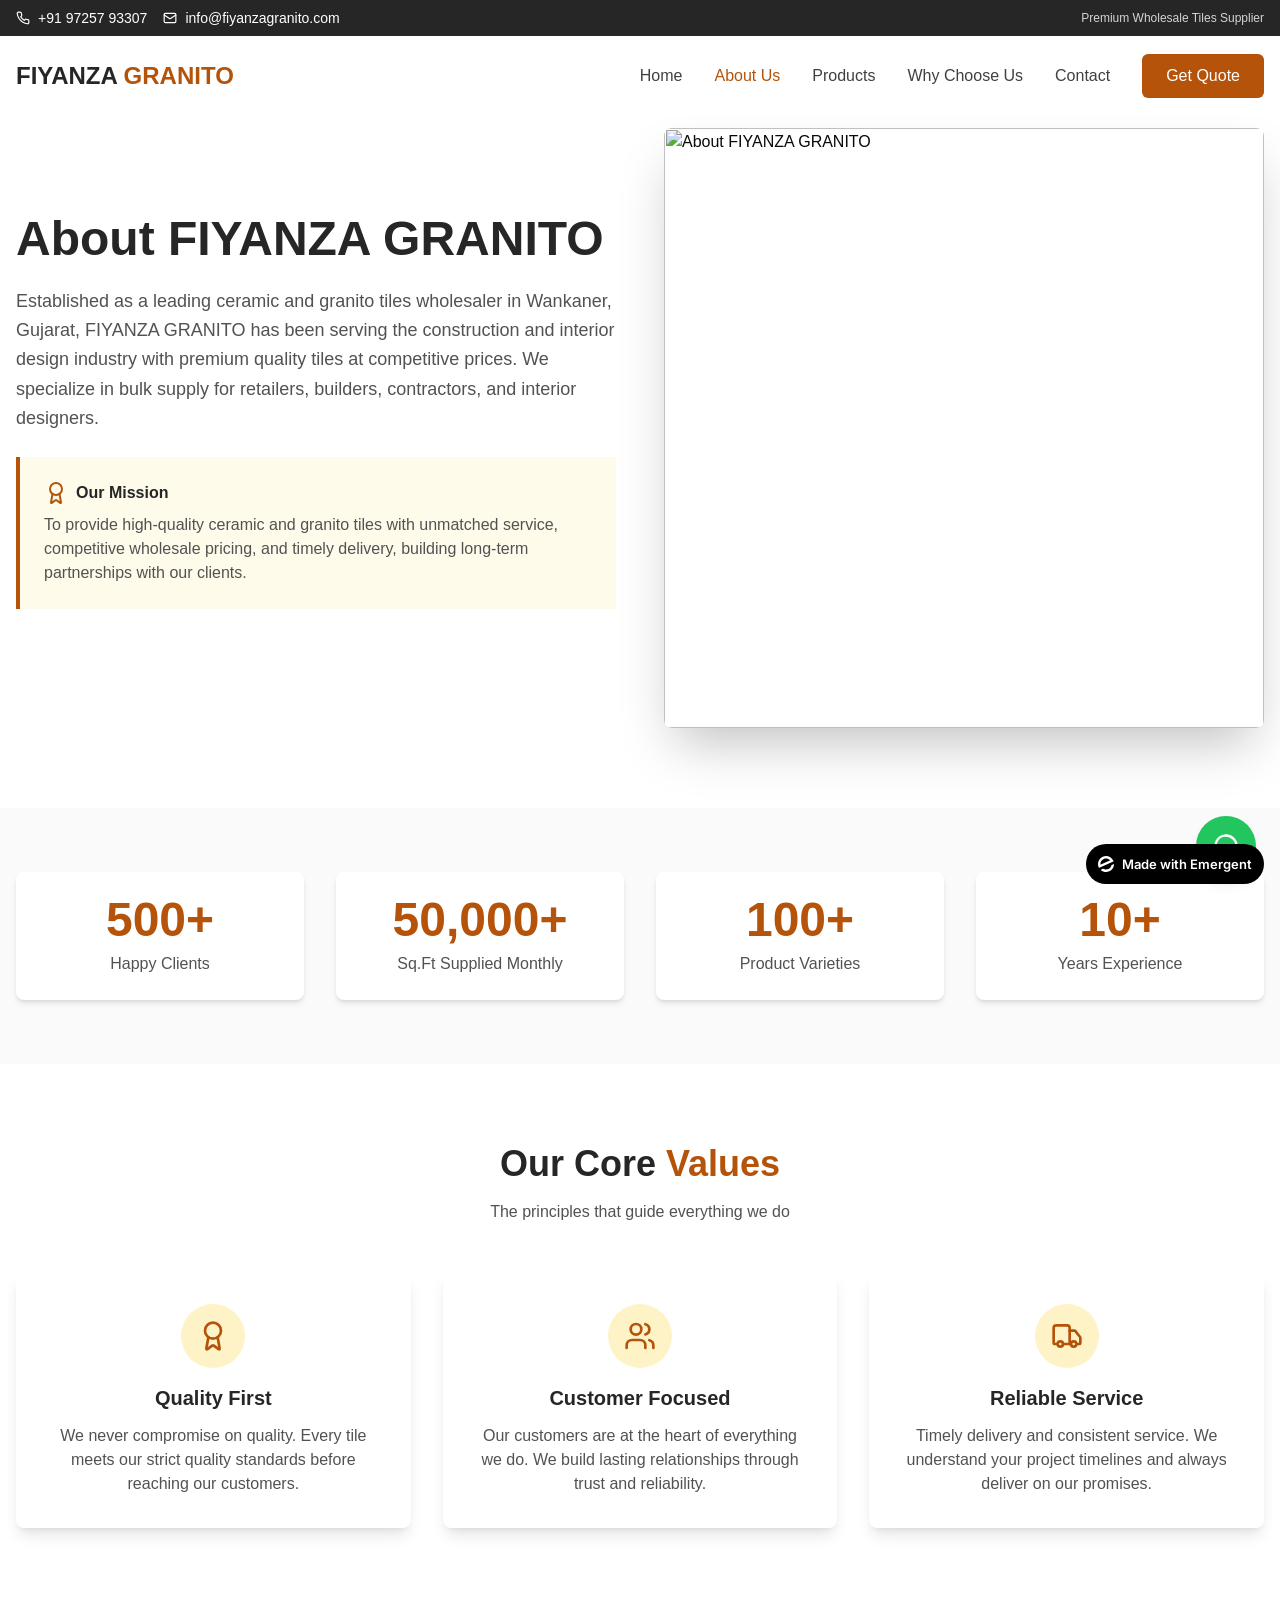
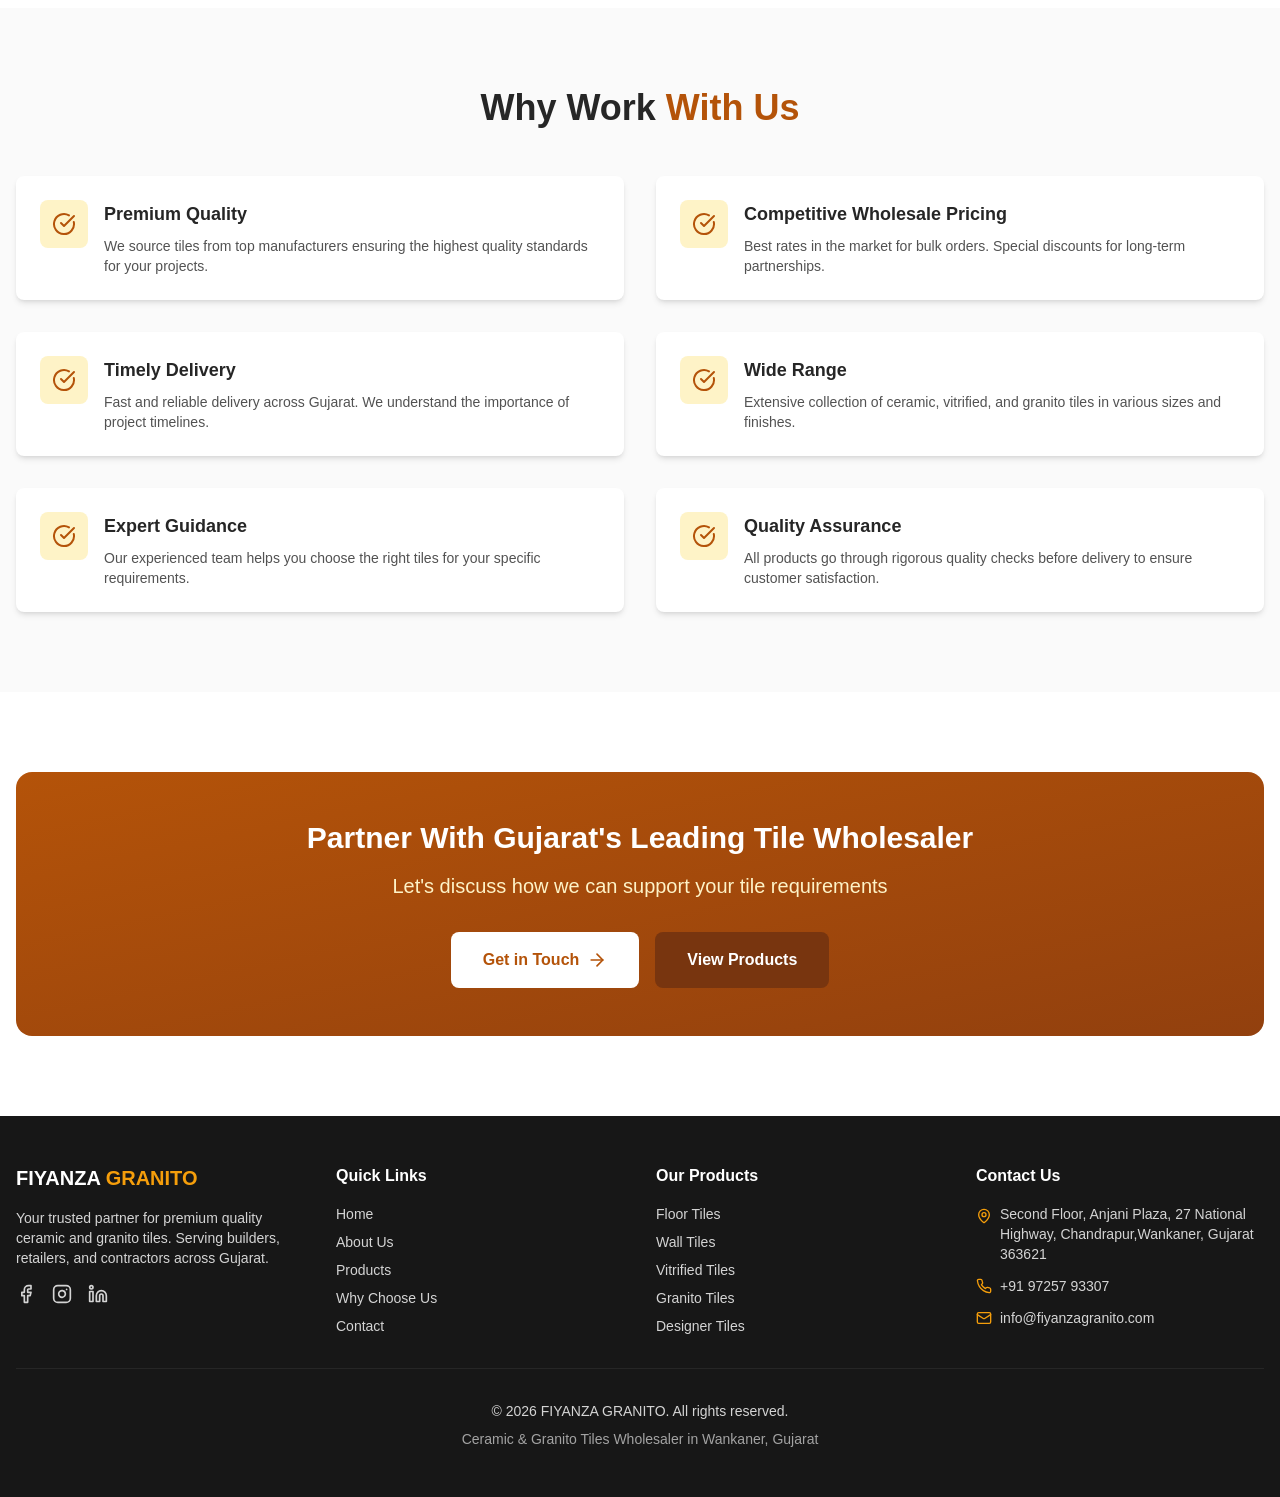
==== commit a291dcd8: "contact change" ====
--- a/about.html
+++ b/about.html
@@ -4588,7 +4588,7 @@
           <div class="container mx-auto px-4 flex justify-between items-center text-sm" x-file-name="Header"
             x-line-number="33" x-column="8" x-component="div" x-id="Header_33_8" x-dynamic="false">
             <div class="flex items-center gap-4" x-file-name="Header" x-line-number="34" x-column="10" x-component="div"
-              x-id="Header_34_10" x-dynamic="false"><a href="tel:+91 98765 43210"
+              x-id="Header_34_10" x-dynamic="false"><a href="tel:+91 97257 93307"
                 class="flex items-center gap-2 hover:text-amber-400 transition-colors" x-file-name="Header"
                 x-line-number="35" x-column="12" x-component="a" x-id="Header_35_12" x-dynamic="false"><svg
                   xmlns="http://www.w3.org/2000/svg" width="14" height="14" viewBox="0 0 24 24" fill="none"
@@ -4602,7 +4602,7 @@
                   x-component="span" x-id="Header_37_14" x-dynamic="true" x-source-type="static-imported"
                   x-source-var="companyInfo" x-source-file="../utils/mock"
                   x-source-file-abs="/app/frontend/src/utils/mock.js" x-source-line="3" x-source-path="phone"
-                  x-source-editable="true">+91 98765 43210</span></a><a href="mailto:info@fiyanzagranito.com"
+                  x-source-editable="true">+91 97257 93307</span></a><a href="mailto:info@fiyanzagranito.com"
                 class="flex items-center gap-2 hover:text-amber-400 transition-colors" x-file-name="Header"
                 x-line-number="39" x-column="12" x-component="a" x-id="Header_39_12" x-dynamic="false"><svg
                   xmlns="http://www.w3.org/2000/svg" width="14" height="14" viewBox="0 0 24 24" fill="none"
@@ -5275,11 +5275,11 @@
                     <path
                       d="M22 16.92v3a2 2 0 0 1-2.18 2 19.79 19.79 0 0 1-8.63-3.07 19.5 19.5 0 0 1-6-6 19.79 19.79 0 0 1-3.07-8.67A2 2 0 0 1 4.11 2h3a2 2 0 0 1 2 1.72 12.84 12.84 0 0 0 .7 2.81 2 2 0 0 1-.45 2.11L8.09 9.91a16 16 0 0 0 6 6l1.27-1.27a2 2 0 0 1 2.11-.45 12.84 12.84 0 0 0 2.81.7A2 2 0 0 1 22 16.92z">
                     </path>
-                  </svg><a href="tel:+91 98765 43210" class="hover:text-amber-500 transition-colors"
+                  </svg><a href="tel:+91 97257 93307" class="hover:text-amber-500 transition-colors"
                     x-file-name="Footer" x-line-number="80" x-column="16" x-component="a" x-id="Footer_80_16"
                     x-dynamic="true" x-source-type="static-imported" x-source-var="companyInfo"
                     x-source-file="../utils/mock" x-source-file-abs="/app/frontend/src/utils/mock.js" x-source-line="3"
-                    x-source-path="phone" x-source-editable="true">+91 98765 43210</a></li>
+                    x-source-path="phone" x-source-editable="true">+91 97257 93307</a></li>
                 <li class="flex items-center gap-2" x-file-name="Footer" x-line-number="84" x-column="14"
                   x-component="li" x-id="Footer_84_14" x-dynamic="false"><svg xmlns="http://www.w3.org/2000/svg"
                     width="16" height="16" viewBox="0 0 24 24" fill="none" stroke="currentColor" stroke-width="2"
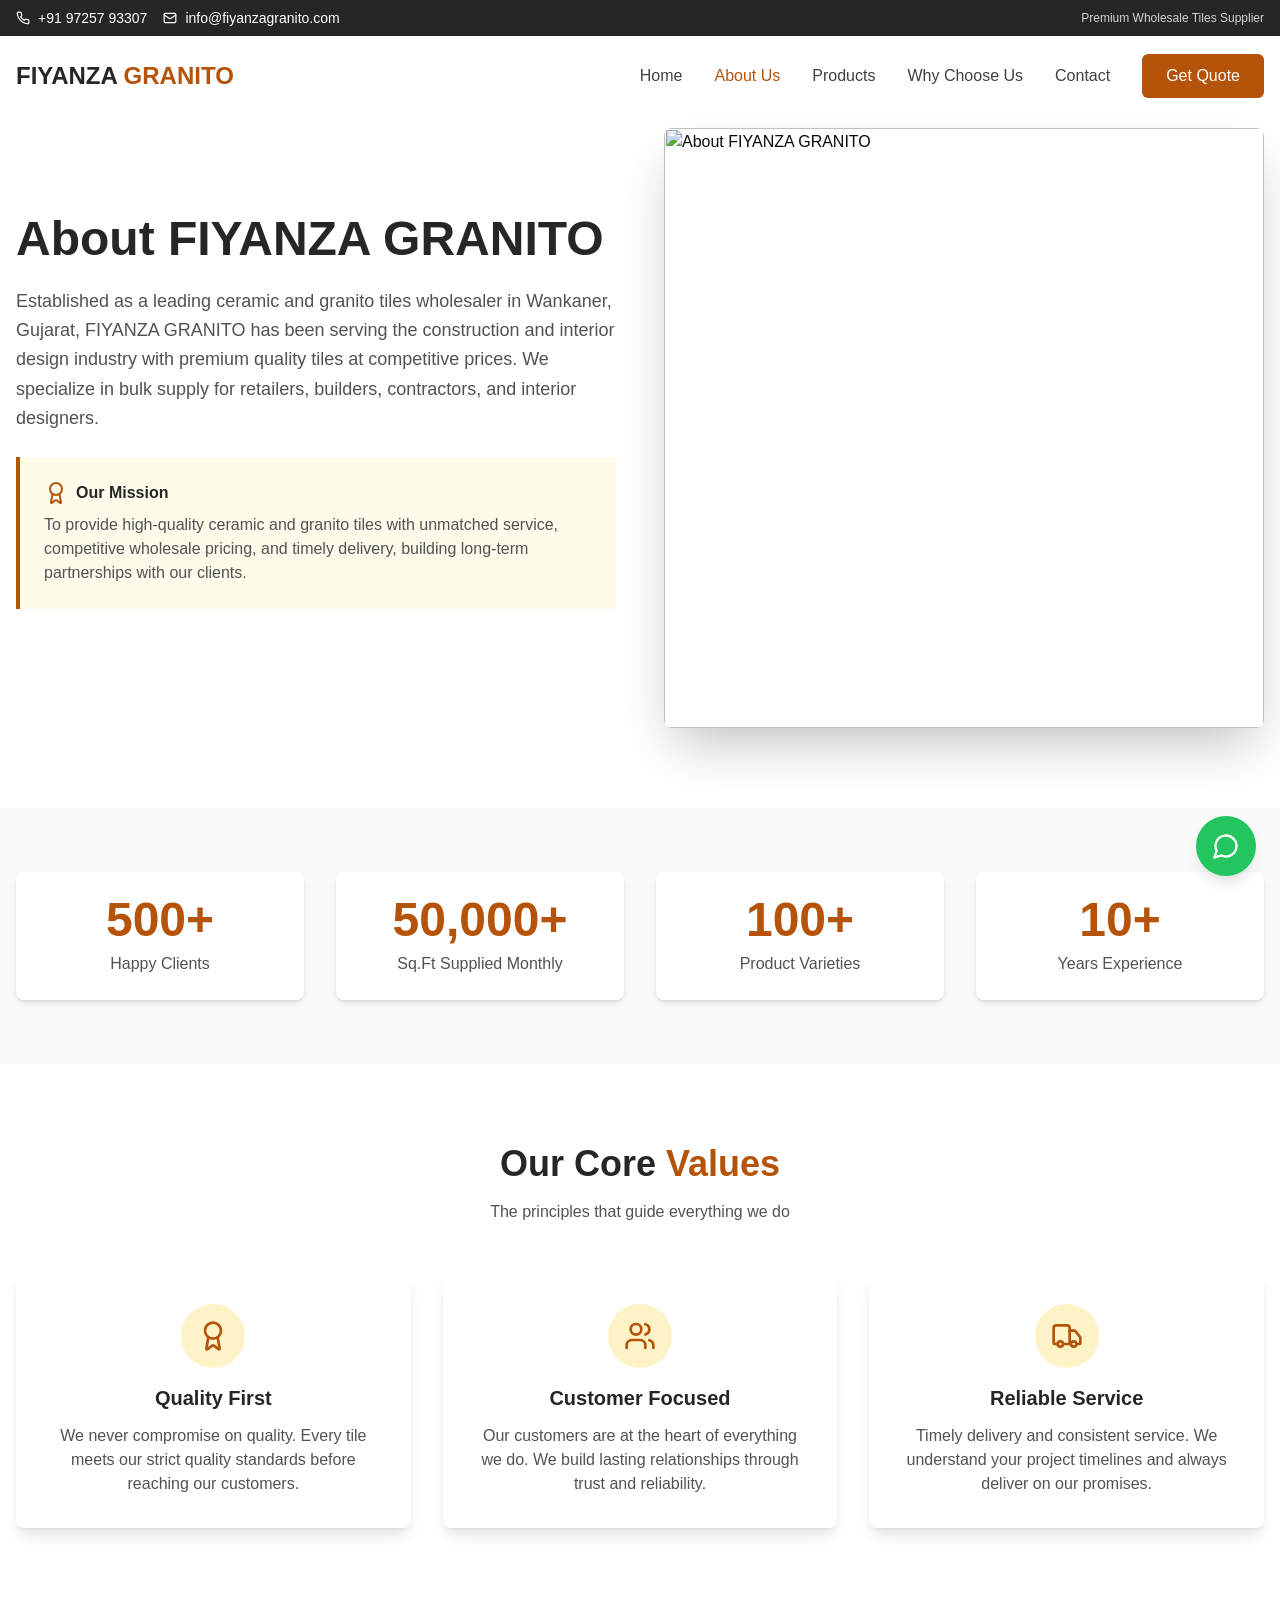
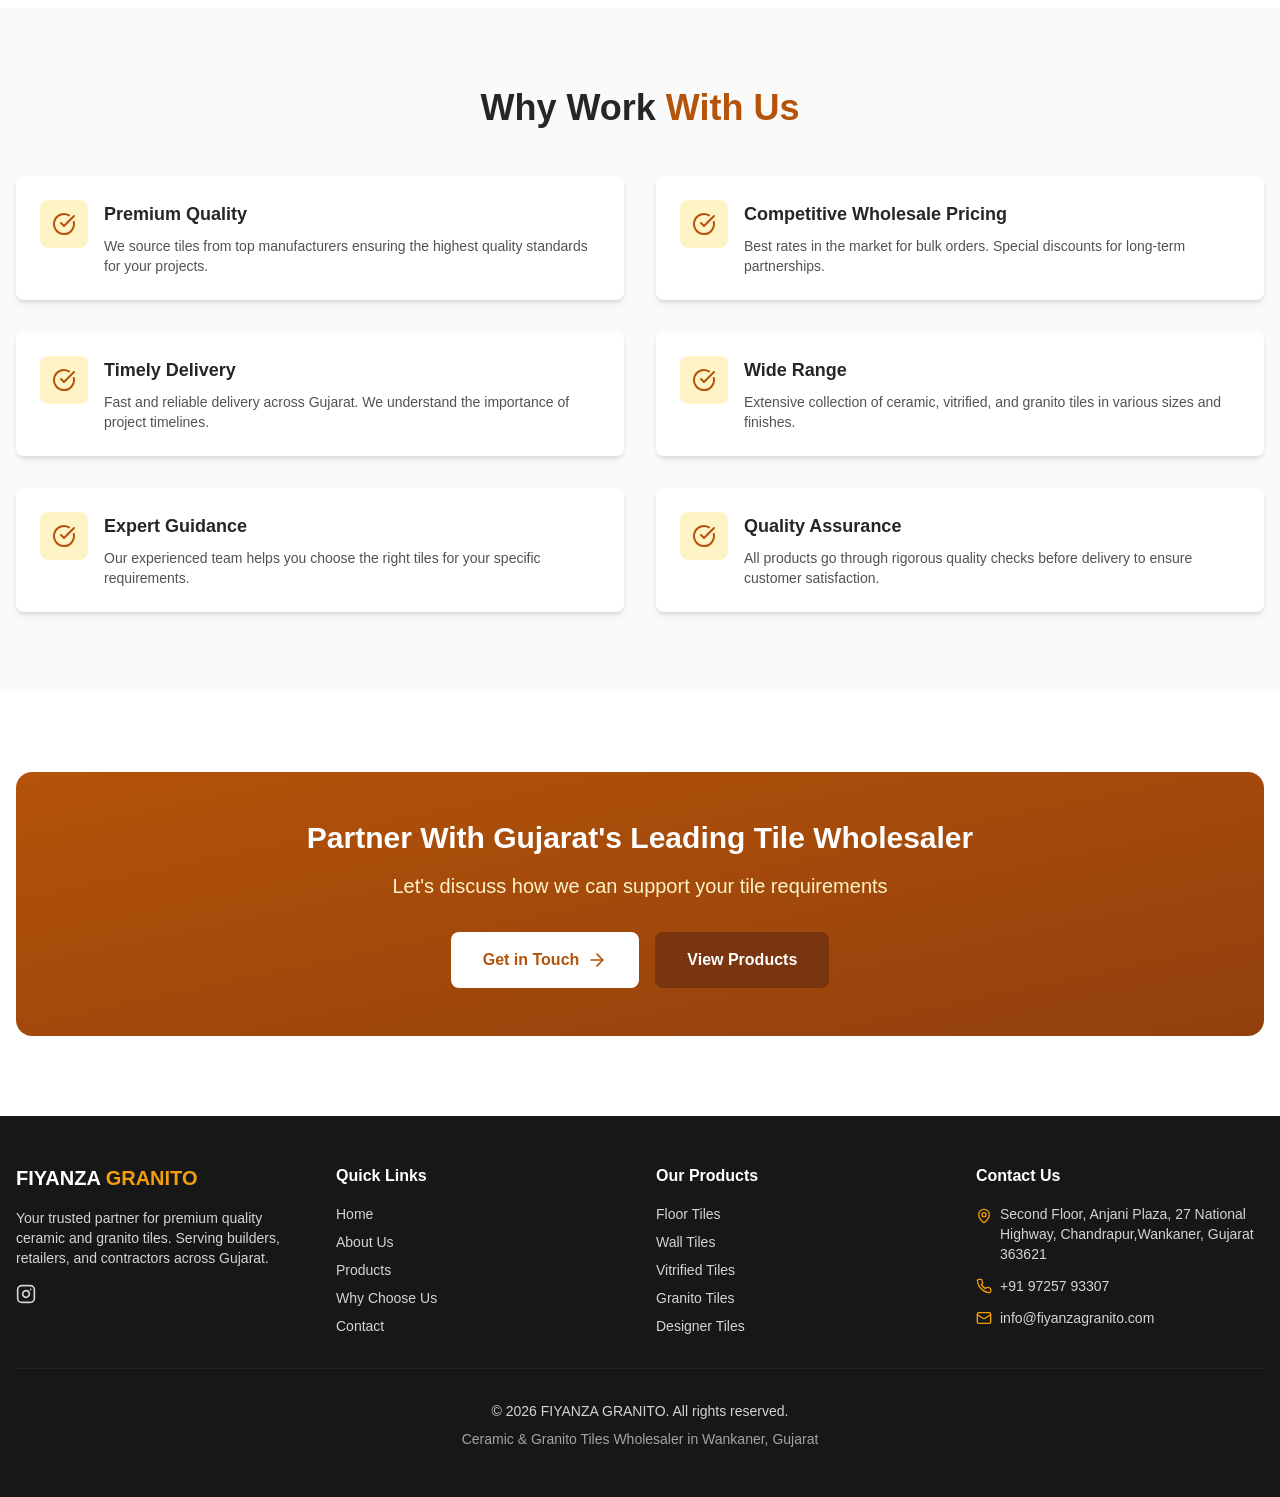
==== commit f49f0632: "url fix" ====
--- a/about.html
+++ b/about.html
@@ -5130,7 +5130,7 @@
           </section>
         </div>
       </main>
-      <footer class="bg-neutral-900 text-neutral-300" x-file-name="Footer" x-line-number="8" x-column="4"
+          <footer class="bg-neutral-900 text-neutral-300" x-file-name="Footer" x-line-number="8" x-column="4"
         x-component="footer" x-id="Footer_8_4" x-dynamic="false">
         <div class="container mx-auto px-4 py-12" x-file-name="Footer" x-line-number="9" x-column="6" x-component="div"
           x-id="Footer_9_6" x-dynamic="false">
@@ -5146,23 +5146,30 @@
                 x-id="Footer_16_12" x-dynamic="false">Your trusted partner for premium quality ceramic and granito
                 tiles. Serving builders, retailers, and contractors across Gujarat.</p>
               <div class="flex gap-4" x-file-name="Footer" x-line-number="20" x-column="12" x-component="div"
-                x-id="Footer_20_12" x-dynamic="false"><a href="#" class="hover:text-amber-500 transition-colors"
-                  x-file-name="Footer" x-line-number="21" x-column="14" x-component="a" x-id="Footer_21_14"
-                  x-dynamic="false"><svg xmlns="http://www.w3.org/2000/svg" width="20" height="20" viewBox="0 0 24 24"
-                    fill="none" stroke="currentColor" stroke-width="2" stroke-linecap="round" stroke-linejoin="round"
+                x-id="Footer_20_12" x-dynamic="false">
+
+                <!-- <a href="#" class="hover:text-amber-500 transition-colors" x-file-name="Footer" x-line-number="21"
+                  x-column="14" x-component="a" x-id="Footer_21_14" x-dynamic="false"><svg
+                    xmlns="http://www.w3.org/2000/svg" width="20" height="20" viewBox="0 0 24 24" fill="none"
+                    stroke="currentColor" stroke-width="2" stroke-linecap="round" stroke-linejoin="round"
                     class="lucide lucide-facebook" aria-hidden="true" x-file-name="Footer" x-line-number="22"
                     x-column="16" x-component="Facebook" x-id="Footer_22_16" x-dynamic="false">
                     <path d="M18 2h-3a5 5 0 0 0-5 5v3H7v4h3v8h4v-8h3l1-4h-4V7a1 1 0 0 1 1-1h3z"></path>
-                  </svg></a><a href="#" class="hover:text-amber-500 transition-colors" x-file-name="Footer"
-                  x-line-number="24" x-column="14" x-component="a" x-id="Footer_24_14" x-dynamic="false"><svg
-                    xmlns="http://www.w3.org/2000/svg" width="20" height="20" viewBox="0 0 24 24" fill="none"
-                    stroke="currentColor" stroke-width="2" stroke-linecap="round" stroke-linejoin="round"
+                  </svg>
+                </a> -->
+
+                <a href="https://www.instagram.com/fiyanzagranito" class="hover:text-amber-500 transition-colors"
+                  x-file-name="Footer" x-line-number="24" x-column="14" x-component="a" x-id="Footer_24_14"
+                  x-dynamic="false"><svg xmlns="http://www.w3.org/2000/svg" width="20" height="20" viewBox="0 0 24 24"
+                    fill="none" stroke="currentColor" stroke-width="2" stroke-linecap="round" stroke-linejoin="round"
                     class="lucide lucide-instagram" aria-hidden="true" x-file-name="Footer" x-line-number="25"
                     x-column="16" x-component="Instagram" x-id="Footer_25_16" x-dynamic="false">
                     <rect width="20" height="20" x="2" y="2" rx="5" ry="5"></rect>
                     <path d="M16 11.37A4 4 0 1 1 12.63 8 4 4 0 0 1 16 11.37z"></path>
                     <line x1="17.5" x2="17.51" y1="6.5" y2="6.5"></line>
-                  </svg></a><a href="#" class="hover:text-amber-500 transition-colors" x-file-name="Footer"
+                  </svg></a>
+                  
+                  <!-- <a href="#" class="hover:text-amber-500 transition-colors" x-file-name="Footer"
                   x-line-number="27" x-column="14" x-component="a" x-id="Footer_27_14" x-dynamic="false"><svg
                     xmlns="http://www.w3.org/2000/svg" width="20" height="20" viewBox="0 0 24 24" fill="none"
                     stroke="currentColor" stroke-width="2" stroke-linecap="round" stroke-linejoin="round"
@@ -5171,7 +5178,9 @@
                     <path d="M16 8a6 6 0 0 1 6 6v7h-4v-7a2 2 0 0 0-2-2 2 2 0 0 0-2 2v7h-4v-7a6 6 0 0 1 6-6z"></path>
                     <rect width="4" height="12" x="2" y="9"></rect>
                     <circle cx="4" cy="4" r="2"></circle>
-                  </svg></a></div>
+                  </svg>
+                </a> -->
+              </div>
             </div>
             <div x-file-name="Footer" x-line-number="34" x-column="10" x-component="div" x-id="Footer_34_10"
               x-dynamic="false">
@@ -5320,58 +5329,6 @@
         aria-atomic="false"></section>
     </div>
   </div>
-  <!--
-      This HTML file is a template.
-      If you open it directly in the browser, you will see an empty page.
-
-      You can add webfonts, meta tags, or analytics to this file.
-      The build step will place the bundled scripts into the <body> tag.
-
-      To begin the development, run `npm start` or `yarn start`.
-      To create a production bundle, use `npm run build` or `yarn build`.
-    -->
-  <a id="emergent-badge" target="_blank" href="https://app.emergent.sh/?utm_source=emergent-badge" style="
-                display: inline-flex !important;
-                box-sizing: border-box;
-                width: 178px;
-                height: 40px;
-                padding: 8px 12px 8px 12px;
-                align-items: center !important;
-                gap: 8px;
-                border-radius: 50px !important;
-                background: #000 !important;
-                position: fixed !important;
-                bottom: 16px;
-                right: 16px;
-                text-decoration: none;
-                font-family: -apple-system, BlinkMacSystemFont,
-                    &quot;Segoe UI&quot;, Roboto, Oxygen, Ubuntu, Cantarell,
-                    &quot;Open Sans&quot;, &quot;Helvetica Neue&quot;,
-                    sans-serif !important;
-                font-size: 12px !important;
-                z-index: 9999 !important;
-            ">
-    <svg xmlns="http://www.w3.org/2000/svg" width="16" height="16" viewBox="0 0 16 16" fill="none">
-      <path
-        d="M15.5702 8.13142C15.7729 8.0412 16.0007 8.18878 15.9892 8.4103C15.8374 11.3192 14.0965 14.0405 11.2531 15.3065C8.40964 16.5725 5.2224 16.0453 2.95912 14.2117C2.78676 14.072 2.82955 13.804 3.03219 13.7137L4.95677 12.8568C5.04866 12.8159 5.15446 12.823 5.24204 12.8725C6.73377 13.7153 8.59176 13.8649 10.2772 13.1145C11.9626 12.3641 13.0947 10.8833 13.4665 9.21075C13.4883 9.11256 13.5539 9.02918 13.6457 8.98827L15.5702 8.13142Z"
-        fill="white"></path>
-      <path fill-rule="evenodd" clip-rule="evenodd"
-        d="M15.3066 4.74698L15.5067 5.19653C15.5759 5.35178 15.5061 5.53366 15.3508 5.60278L1.29992 11.8586C1.14467 11.9278 0.962794 11.8579 0.893675 11.7027L0.701732 11.2716L0.693457 11.2531C-1.10317 7.21778 0.711626 2.49007 4.74692 0.693443C8.78221 -1.10318 13.51 0.711693 15.3066 4.74698ZM2.82356 8.55367C2.63552 8.63739 2.41991 8.51617 2.40853 8.31065C2.28373 6.05724 3.53858 3.85787 5.72286 2.88536C7.90715 1.91286 10.3813 2.45199 11.9724 4.05256C12.1175 4.19854 12.0633 4.43988 11.8753 4.5236L2.82356 8.55367Z"
-        fill="white"></path>
-    </svg>
-    <p style="
-                    color: #FFF !important;
-                    font-family: 'Inter', sans-serif !important;
-                    font-size: 13px !important;
-                    font-style: normal !important;
-                    font-weight: 600 !important;
-                    line-height: 20px !important;
-                    margin: 0 !important;
-                    white-space: nowrap !important;
-                ">
-      Made with Emergent
-    </p>
-  </a>
   <script type="text/javascript" crossorigin="anonymous"
     src="https://us-assets.i.posthog.com/static/surveys.js?v=1.369.2"></script>
   <script type="text/javascript" crossorigin="anonymous"
